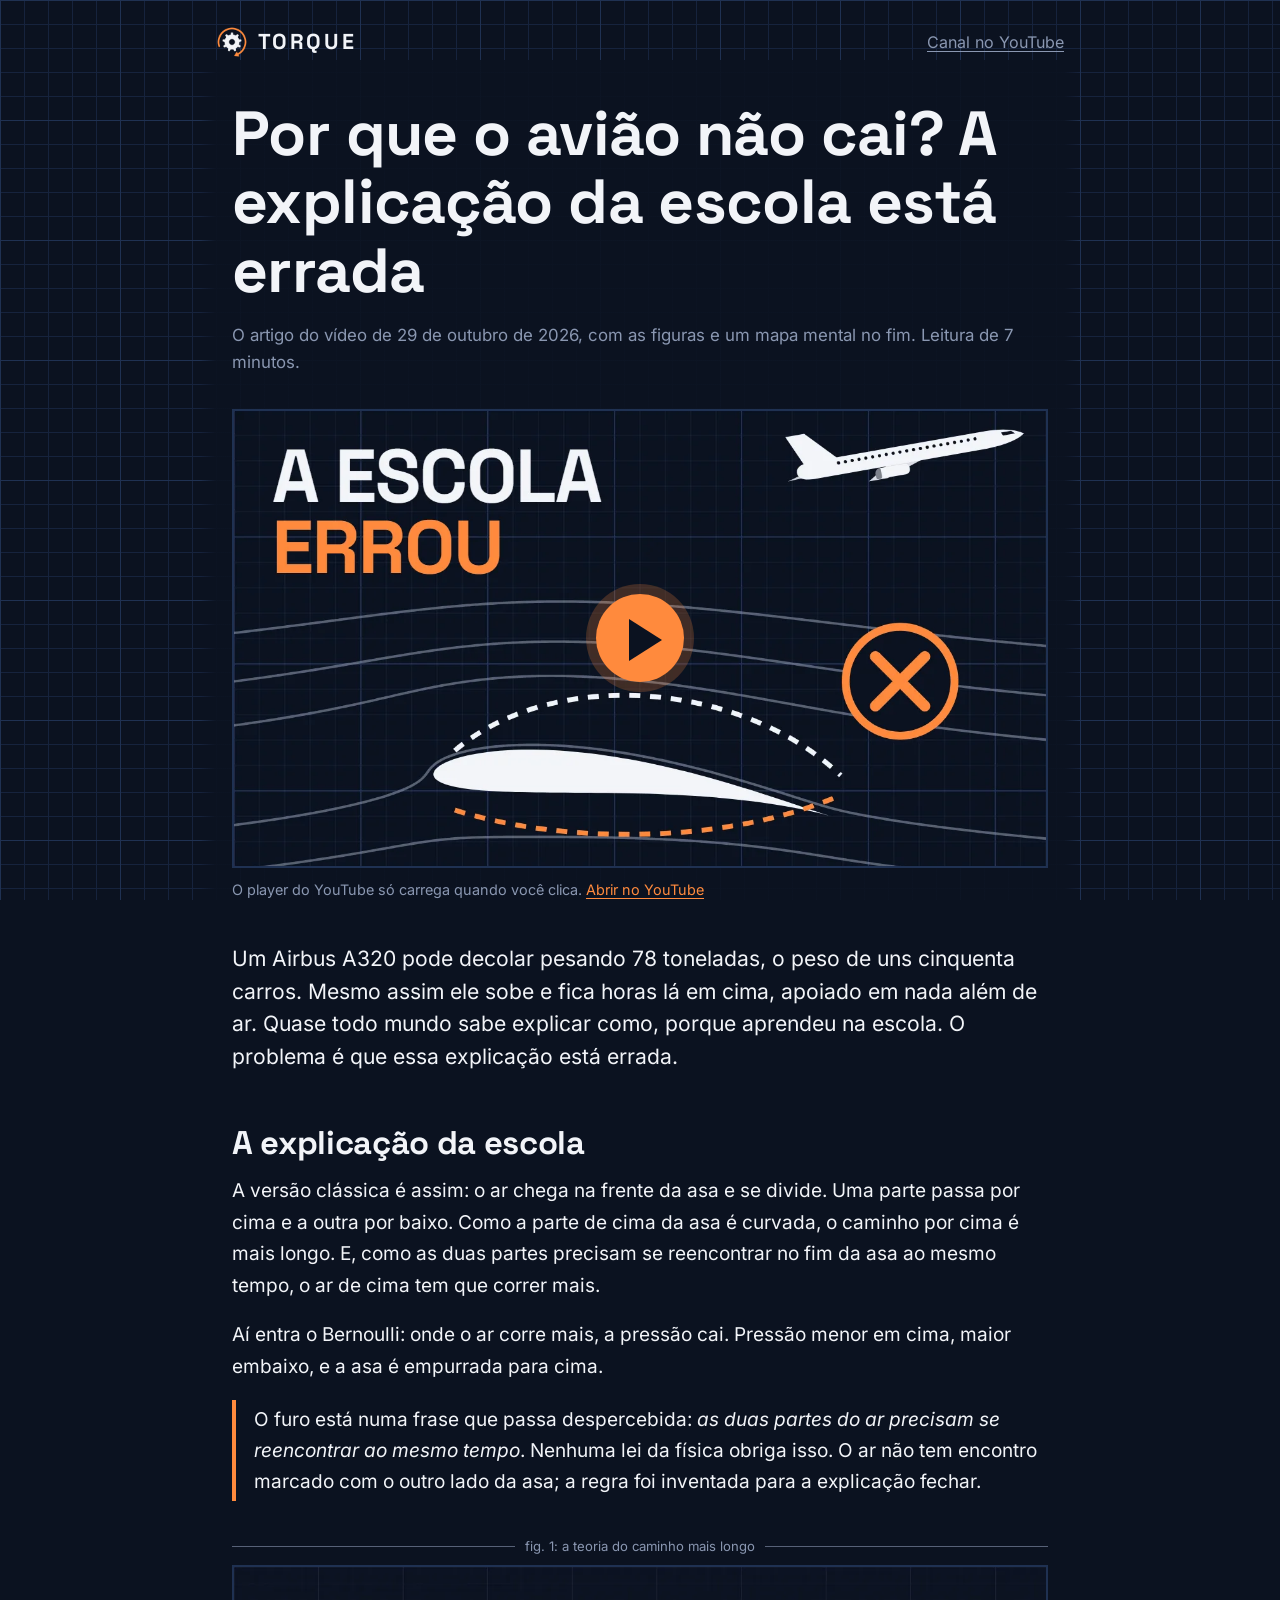
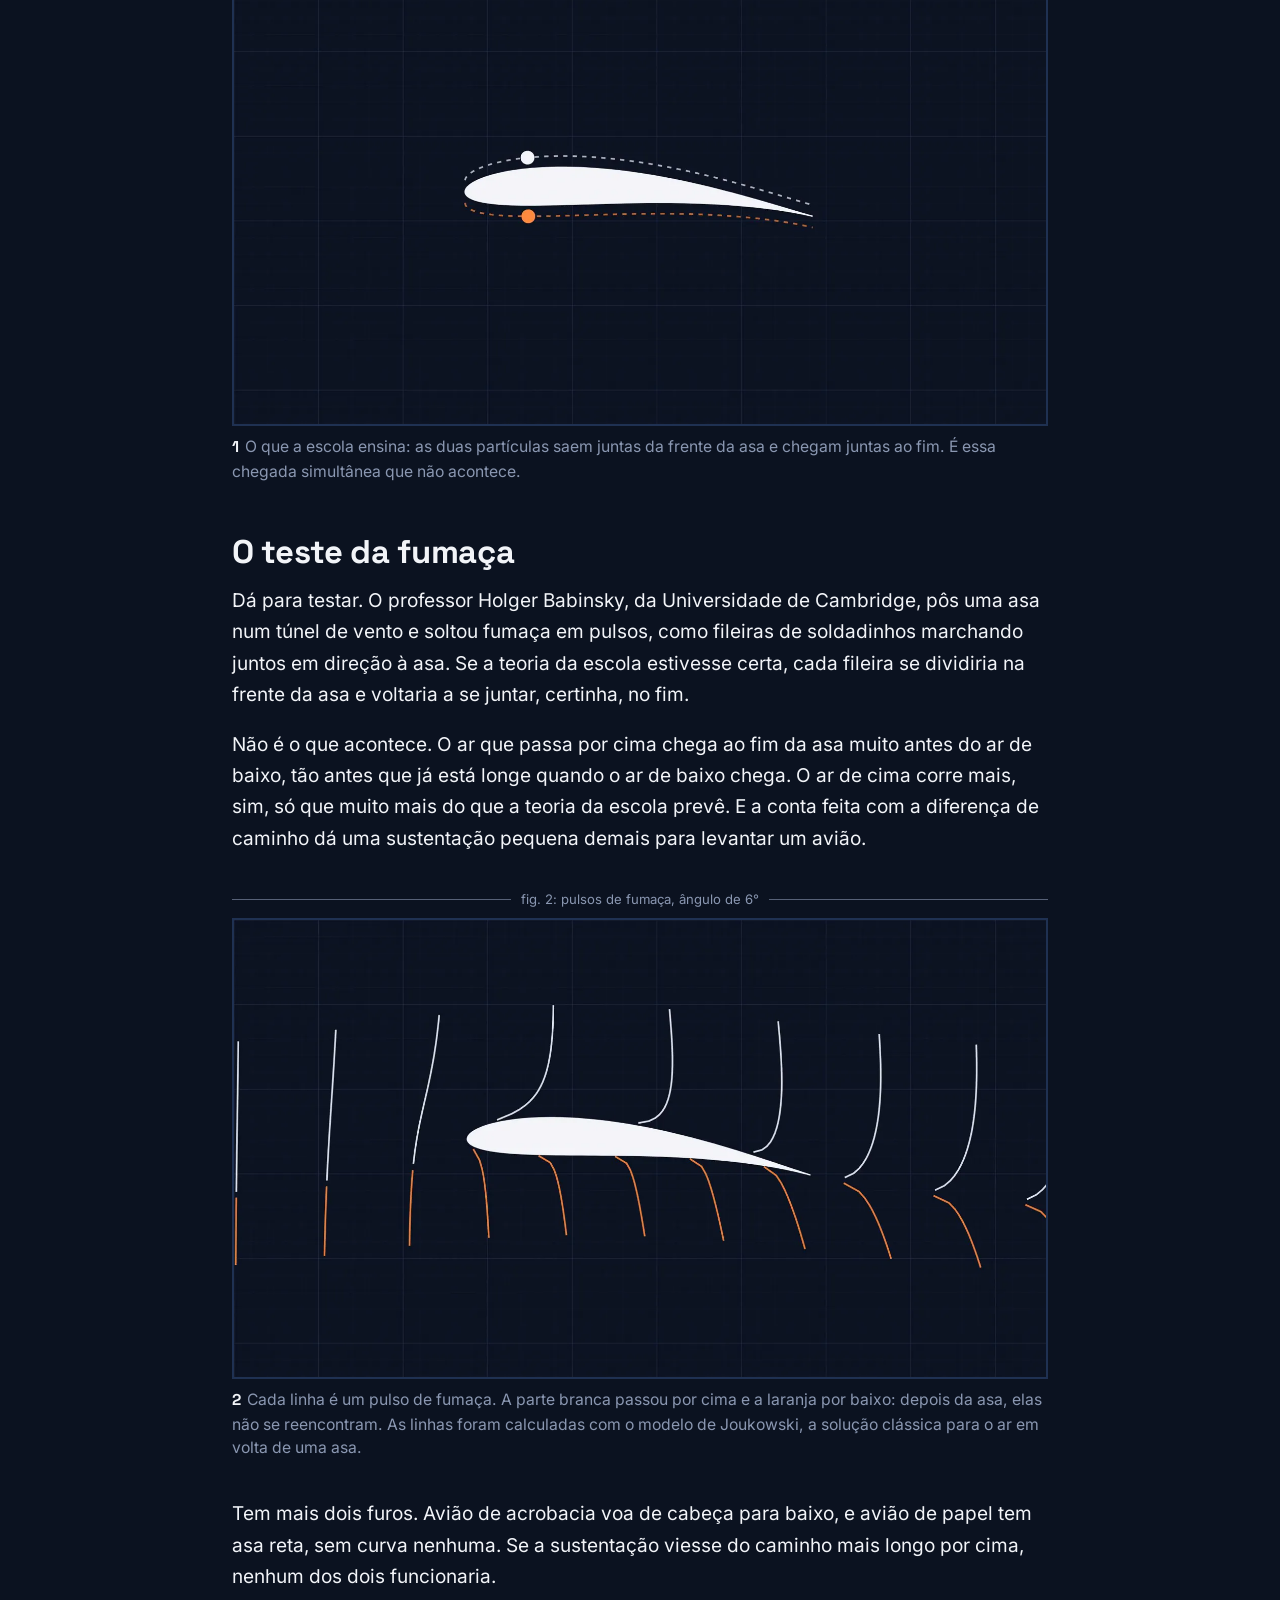
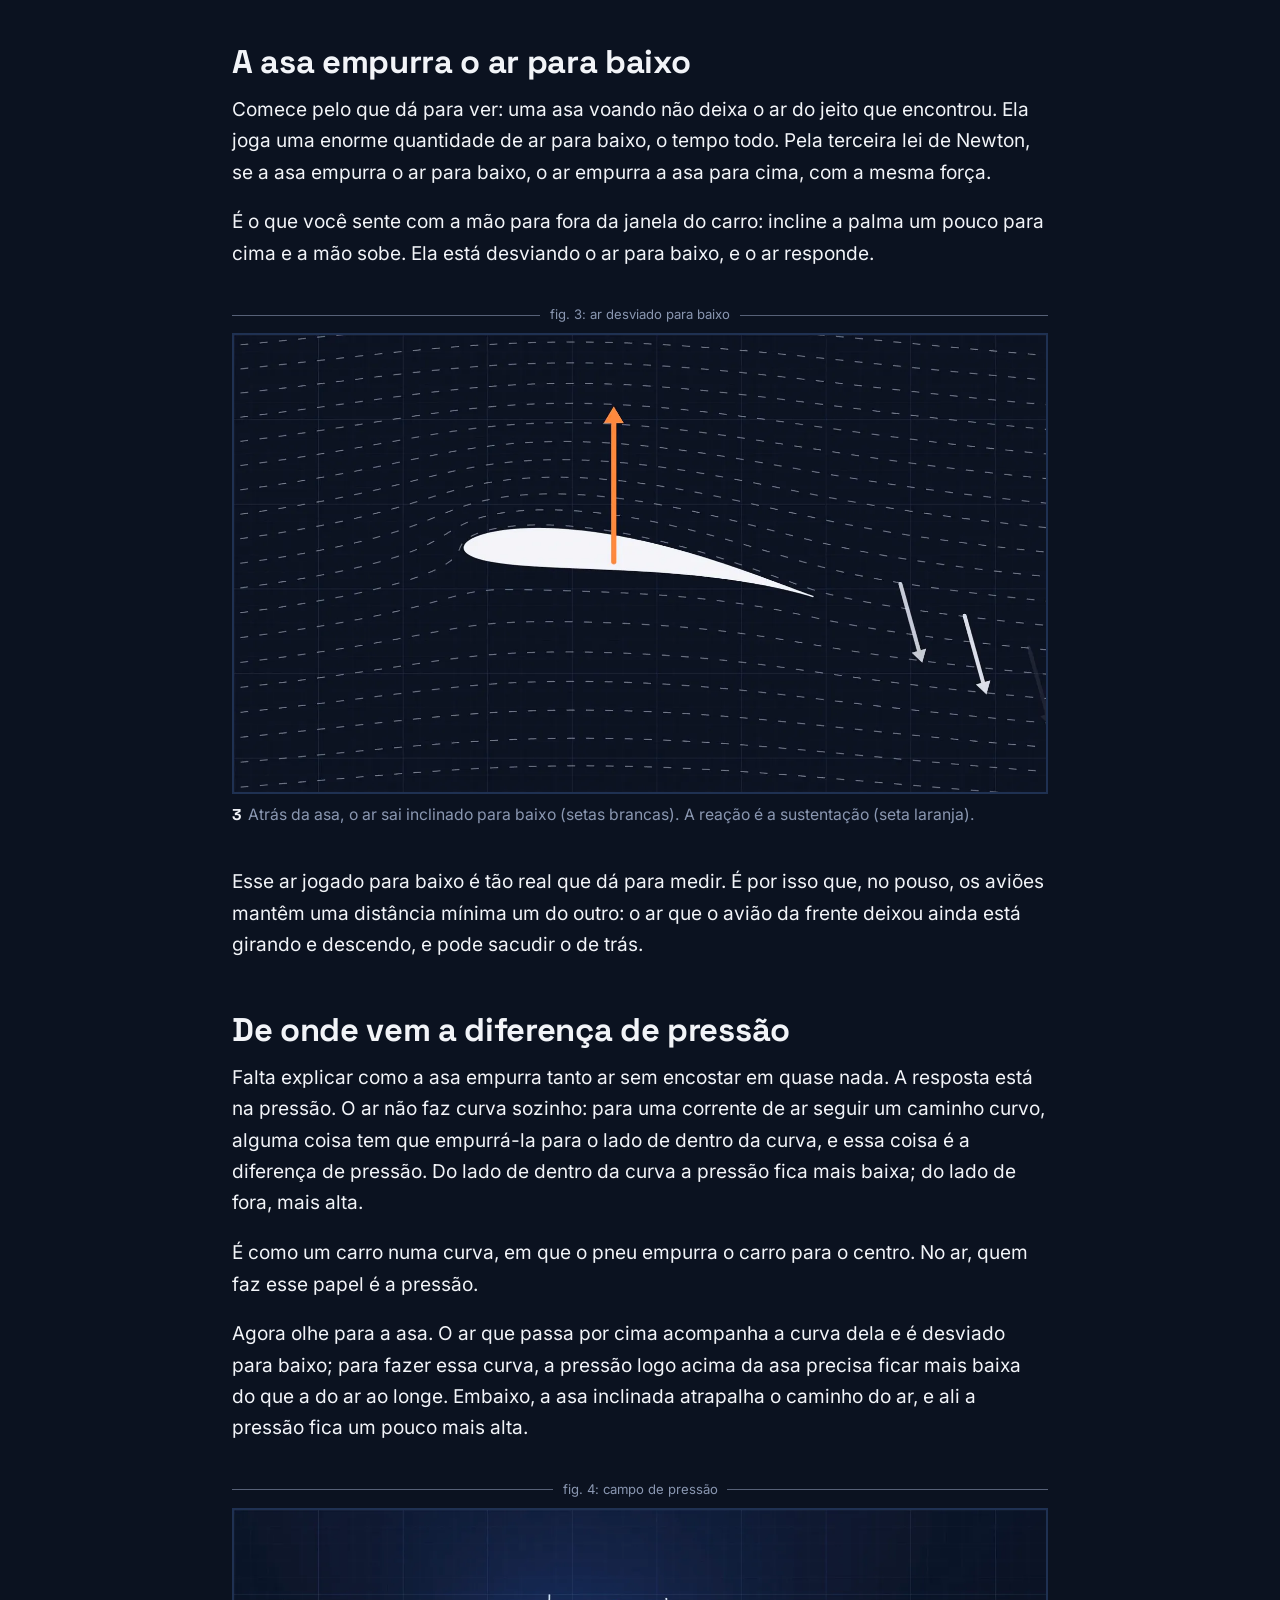
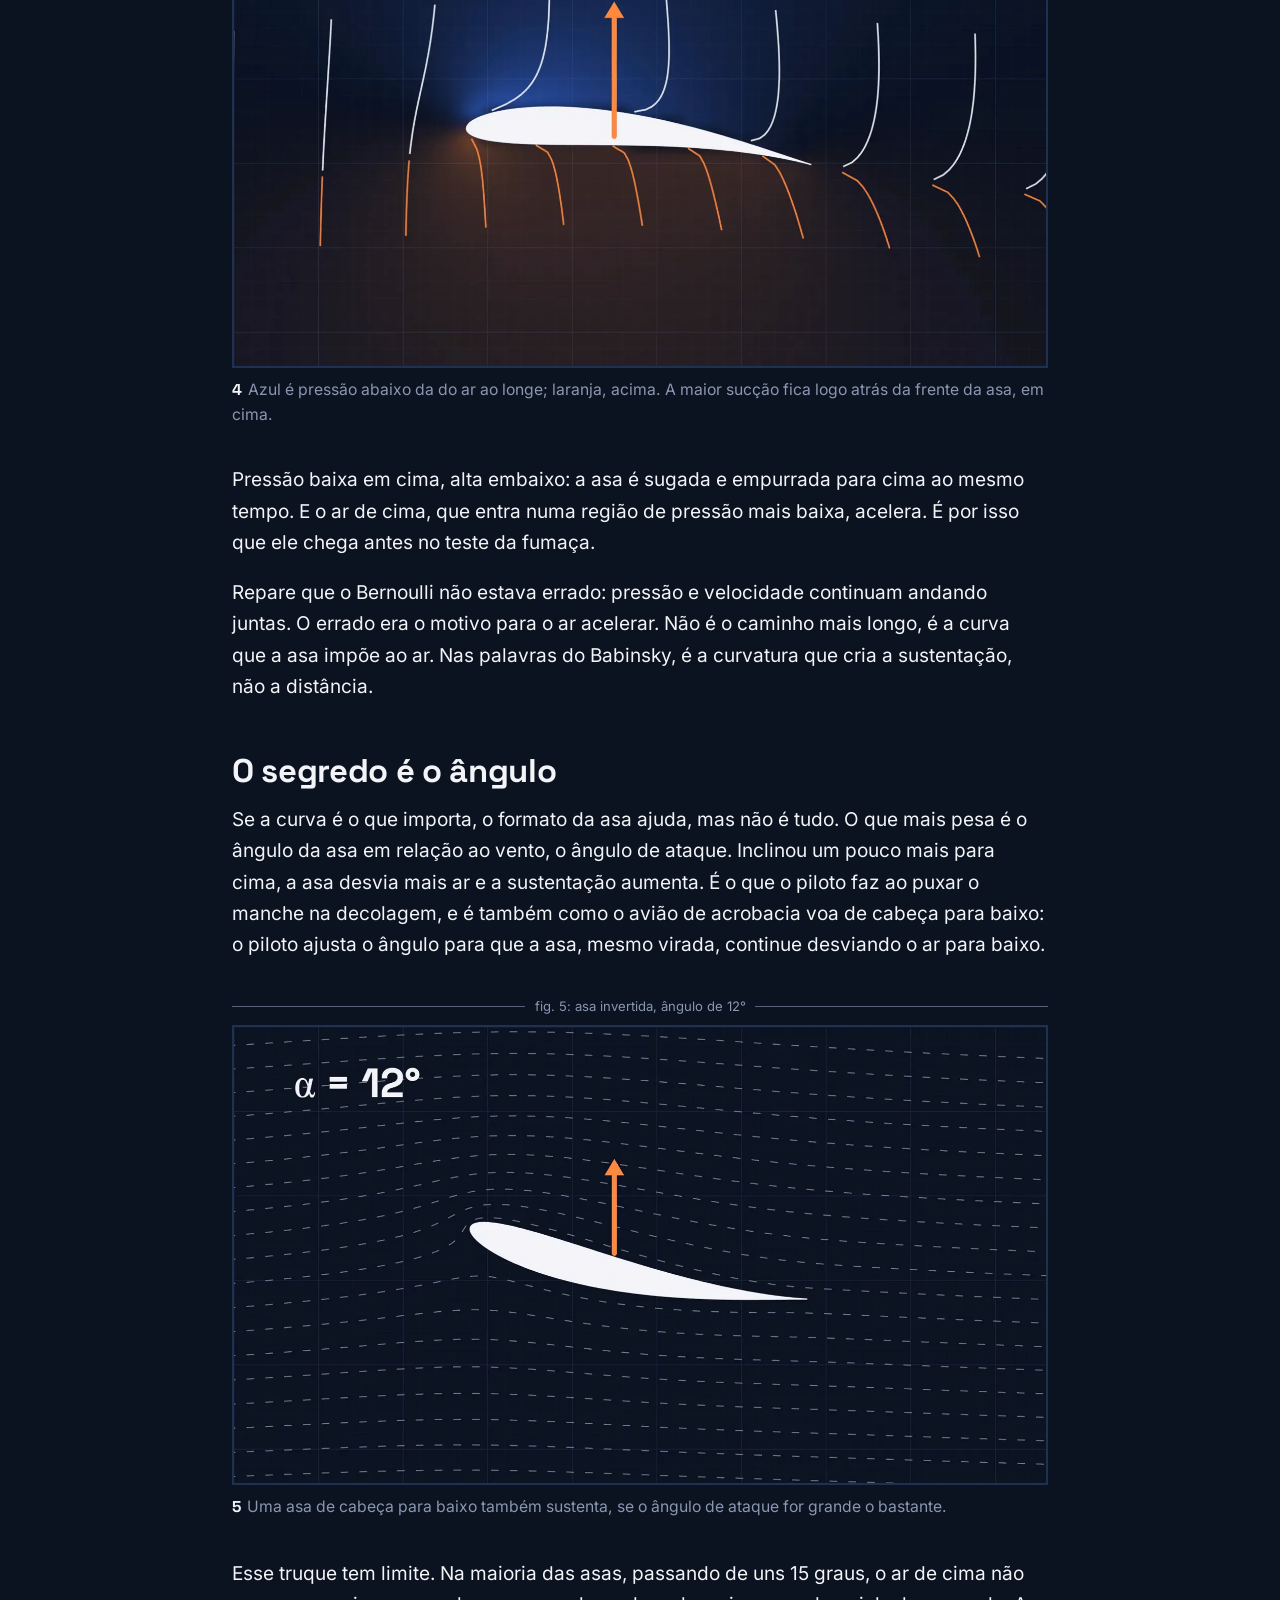
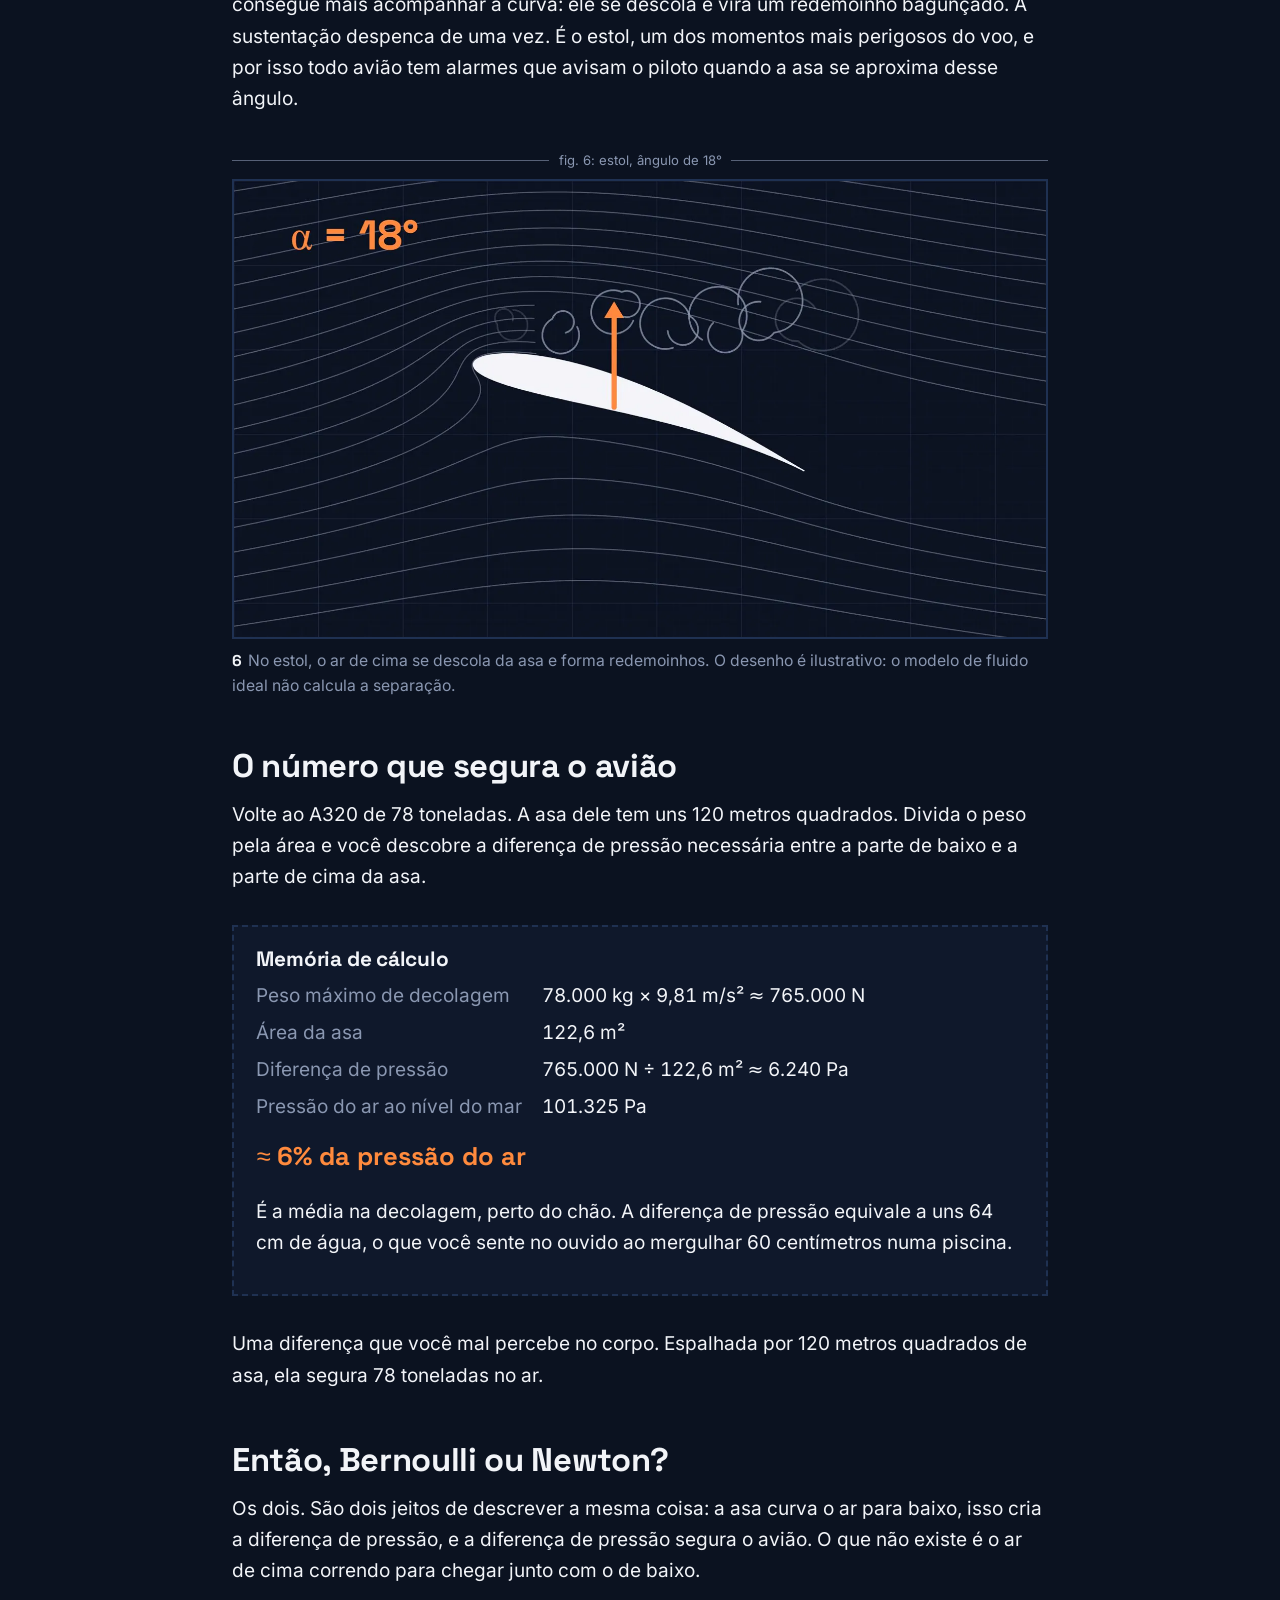
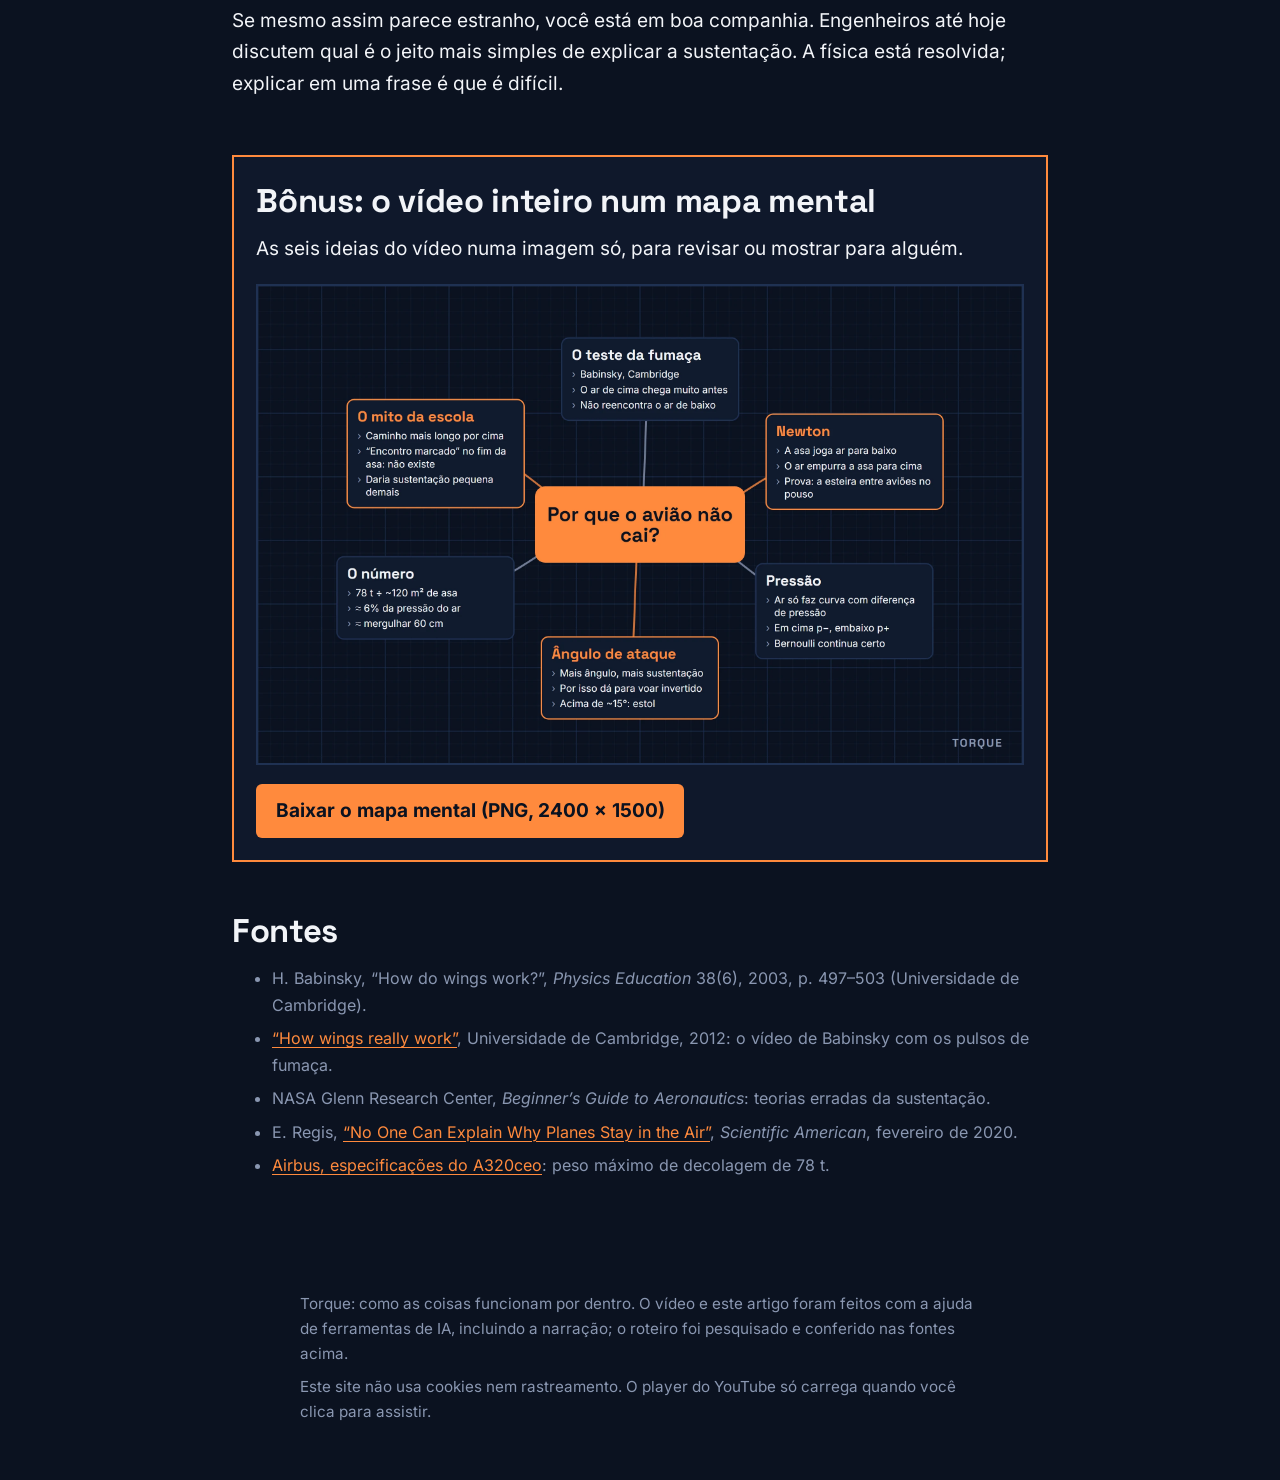
==== como-o-aviao-voa/index.html @ 82db25c6 "feat: miniblog do Torque com o artigo do ep001 e o mapa mental Co-Authored-By: Claude Opus 5.5 <nore" ====
<!doctype html>
<html lang="pt-BR">
<head>
  <meta charset="utf-8">
  <meta name="viewport" content="width=device-width, initial-scale=1">
  <title>Por que o avião não cai? | Torque</title>
  <meta name="description" content="A explicação do “caminho mais longo por cima” está errada. Veja o que o teste da fumaça mostra, como a asa empurra o ar para baixo, de onde vem a diferença de pressão e o número que segura um A320 no ar. Com mapa mental para baixar.">
  <link rel="canonical" href="https://mafsantana.github.io/torque/como-o-aviao-voa/">
  <link rel="icon" href="../icone.png" type="image/png">
  <link rel="apple-touch-icon" href="../icone-180.png">
  <meta property="og:type" content="article">
  <meta property="og:locale" content="pt_BR">
  <meta property="og:site_name" content="Torque">
  <meta property="og:title" content="Por que o avião não cai? A explicação da escola está errada">
  <meta property="og:description" content="O teste da fumaça, Newton, a pressão, o estol e o número que segura o avião. Com mapa mental para baixar.">
  <meta property="og:url" content="https://mafsantana.github.io/torque/como-o-aviao-voa/">
  <meta property="og:image" content="https://mafsantana.github.io/torque/como-o-aviao-voa/img/capa.png">
  <meta name="twitter:card" content="summary_large_image">
  <link rel="preload" href="../fontes/space-grotesk-latin-700-normal.woff2" as="font" type="font/woff2" crossorigin>
  <link rel="stylesheet" href="../estilo.css">
  <script type="application/ld+json">
  {
    "@context": "https://schema.org",
    "@type": "Article",
    "headline": "Por que o avião não cai? A explicação da escola está errada",
    "inLanguage": "pt-BR",
    "datePublished": "2026-10-29",
    "image": "https://mafsantana.github.io/torque/como-o-aviao-voa/img/capa.png",
    "author": { "@type": "Organization", "name": "Torque", "url": "https://www.youtube.com/@Torque.Explica" },
    "publisher": { "@type": "Organization", "name": "Torque" }
  }
  </script>
</head>
<body>
<header class="topo">
  <a class="marca" href="../"><img src="../marca.png" alt="" width="32" height="32">TORQUE</a>
  <nav><a href="https://www.youtube.com/@Torque.Explica">Canal no YouTube</a></nav>
</header>

<main>
  <article>
    <h1>Por que o avião não cai? A explicação da escola está errada</h1>
    <p class="linha-fina">O artigo do vídeo de 29 de outubro de 2026, com as figuras e um mapa mental no fim. Leitura de 7 minutos.</p>

    <div class="video" id="video">
      <img src="img/capa.webp" alt="Capa do vídeo: perfil de asa com o caminho por cima e por baixo riscados e a frase “A escola errou”" width="1280" height="720">
      <button type="button" aria-label="Assistir ao vídeo aqui (carrega o player do YouTube)">
        <span class="tocar"></span>
      </button>
    </div>
    <p class="aviso">O player do YouTube só carrega quando você clica. <a href="https://www.youtube.com/watch?v=Y2moMxZaD90">Abrir no YouTube</a></p>

    <p class="abre">Um Airbus A320 pode decolar pesando 78 toneladas, o peso de uns cinquenta carros. Mesmo assim ele sobe e fica horas lá em cima, apoiado em nada além de ar. Quase todo mundo sabe explicar como, porque aprendeu na escola. O problema é que essa explicação está errada.</p>

    <h2>A explicação da escola</h2>
    <p>A versão clássica é assim: o ar chega na frente da asa e se divide. Uma parte passa por cima e a outra por baixo. Como a parte de cima da asa é curvada, o caminho por cima é mais longo. E, como as duas partes precisam se reencontrar no fim da asa ao mesmo tempo, o ar de cima tem que correr mais.</p>
    <p>Aí entra o Bernoulli: onde o ar corre mais, a pressão cai. Pressão menor em cima, maior embaixo, e a asa é empurrada para cima.</p>
    <p class="mito">O furo está numa frase que passa despercebida: <em>as duas partes do ar precisam se reencontrar ao mesmo tempo</em>. Nenhuma lei da física obriga isso. O ar não tem encontro marcado com o outro lado da asa; a regra foi inventada para a explicação fechar.</p>

    <figure>
      <div class="cota" aria-hidden="true"><span>fig. 1: a teoria do caminho mais longo</span></div>
      <img src="img/mito.webp" alt="Perfil de asa com uma bolinha passando por cima e outra por baixo, chegando juntas ao fim da asa" width="1600" height="900" loading="lazy">
      <figcaption><b>1</b>O que a escola ensina: as duas partículas saem juntas da frente da asa e chegam juntas ao fim. É essa chegada simultânea que não acontece.</figcaption>
    </figure>

    <h2>O teste da fumaça</h2>
    <p>Dá para testar. O professor Holger Babinsky, da Universidade de Cambridge, pôs uma asa num túnel de vento e soltou fumaça em pulsos, como fileiras de soldadinhos marchando juntos em direção à asa. Se a teoria da escola estivesse certa, cada fileira se dividiria na frente da asa e voltaria a se juntar, certinha, no fim.</p>
    <p>Não é o que acontece. O ar que passa por cima chega ao fim da asa muito antes do ar de baixo, tão antes que já está longe quando o ar de baixo chega. O ar de cima corre mais, sim, só que muito mais do que a teoria da escola prevê. E a conta feita com a diferença de caminho dá uma sustentação pequena demais para levantar um avião.</p>

    <figure class="larga">
      <div class="cota" aria-hidden="true"><span>fig. 2: pulsos de fumaça, ângulo de 6°</span></div>
      <img src="img/fumaca.webp" alt="Linhas de pulsos de fumaça passando pela asa; a parte de cima, branca, já passou do fim da asa enquanto a de baixo, laranja, ainda está atrás" width="1600" height="900" loading="lazy">
      <figcaption><b>2</b>Cada linha é um pulso de fumaça. A parte branca passou por cima e a laranja por baixo: depois da asa, elas não se reencontram. As linhas foram calculadas com o modelo de Joukowski, a solução clássica para o ar em volta de uma asa.</figcaption>
    </figure>

    <p>Tem mais dois furos. Avião de acrobacia voa de cabeça para baixo, e avião de papel tem asa reta, sem curva nenhuma. Se a sustentação viesse do caminho mais longo por cima, nenhum dos dois funcionaria.</p>

    <h2>A asa empurra o ar para baixo</h2>
    <p>Comece pelo que dá para ver: uma asa voando não deixa o ar do jeito que encontrou. Ela joga uma enorme quantidade de ar para baixo, o tempo todo. Pela terceira lei de Newton, se a asa empurra o ar para baixo, o ar empurra a asa para cima, com a mesma força.</p>
    <p>É o que você sente com a mão para fora da janela do carro: incline a palma um pouco para cima e a mão sobe. Ela está desviando o ar para baixo, e o ar responde.</p>

    <figure>
      <div class="cota" aria-hidden="true"><span>fig. 3: ar desviado para baixo</span></div>
      <img src="img/newton.webp" alt="Asa inclinada com linhas de ar que descem depois dela, setas brancas apontando para baixo e uma seta laranja de sustentação para cima" width="1600" height="900" loading="lazy">
      <figcaption><b>3</b>Atrás da asa, o ar sai inclinado para baixo (setas brancas). A reação é a sustentação (seta laranja).</figcaption>
    </figure>

    <p>Esse ar jogado para baixo é tão real que dá para medir. É por isso que, no pouso, os aviões mantêm uma distância mínima um do outro: o ar que o avião da frente deixou ainda está girando e descendo, e pode sacudir o de trás.</p>

    <h2>De onde vem a diferença de pressão</h2>
    <p>Falta explicar como a asa empurra tanto ar sem encostar em quase nada. A resposta está na pressão. O ar não faz curva sozinho: para uma corrente de ar seguir um caminho curvo, alguma coisa tem que empurrá-la para o lado de dentro da curva, e essa coisa é a diferença de pressão. Do lado de dentro da curva a pressão fica mais baixa; do lado de fora, mais alta.</p>
    <p>É como um carro numa curva, em que o pneu empurra o carro para o centro. No ar, quem faz esse papel é a pressão.</p>
    <p>Agora olhe para a asa. O ar que passa por cima acompanha a curva dela e é desviado para baixo; para fazer essa curva, a pressão logo acima da asa precisa ficar mais baixa do que a do ar ao longe. Embaixo, a asa inclinada atrapalha o caminho do ar, e ali a pressão fica um pouco mais alta.</p>

    <figure>
      <div class="cota" aria-hidden="true"><span>fig. 4: campo de pressão</span></div>
      <img src="img/pressao.webp" alt="Asa com uma região azul acima, de pressão baixa, e uma região laranja abaixo, de pressão alta" width="1600" height="900" loading="lazy">
      <figcaption><b>4</b>Azul é pressão abaixo da do ar ao longe; laranja, acima. A maior sucção fica logo atrás da frente da asa, em cima.</figcaption>
    </figure>

    <p>Pressão baixa em cima, alta embaixo: a asa é sugada e empurrada para cima ao mesmo tempo. E o ar de cima, que entra numa região de pressão mais baixa, acelera. É por isso que ele chega antes no teste da fumaça.</p>
    <p>Repare que o Bernoulli não estava errado: pressão e velocidade continuam andando juntas. O errado era o motivo para o ar acelerar. Não é o caminho mais longo, é a curva que a asa impõe ao ar. Nas palavras do Babinsky, é a curvatura que cria a sustentação, não a distância.</p>

    <h2>O segredo é o ângulo</h2>
    <p>Se a curva é o que importa, o formato da asa ajuda, mas não é tudo. O que mais pesa é o ângulo da asa em relação ao vento, o ângulo de ataque. Inclinou um pouco mais para cima, a asa desvia mais ar e a sustentação aumenta. É o que o piloto faz ao puxar o manche na decolagem, e é também como o avião de acrobacia voa de cabeça para baixo: o piloto ajusta o ângulo para que a asa, mesmo virada, continue desviando o ar para baixo.</p>

    <figure>
      <div class="cota" aria-hidden="true"><span>fig. 5: asa invertida, ângulo de 12°</span></div>
      <img src="img/angulo.webp" alt="Asa com a curvatura invertida, inclinada a 12 graus, ainda com a seta de sustentação para cima" width="1600" height="900" loading="lazy">
      <figcaption><b>5</b>Uma asa de cabeça para baixo também sustenta, se o ângulo de ataque for grande o bastante.</figcaption>
    </figure>

    <p>Esse truque tem limite. Na maioria das asas, passando de uns 15 graus, o ar de cima não consegue mais acompanhar a curva: ele se descola e vira um redemoinho bagunçado. A sustentação despenca de uma vez. É o estol, um dos momentos mais perigosos do voo, e por isso todo avião tem alarmes que avisam o piloto quando a asa se aproxima desse ângulo.</p>

    <figure>
      <div class="cota" aria-hidden="true"><span>fig. 6: estol, ângulo de 18°</span></div>
      <img src="img/estol.webp" alt="Asa muito inclinada, a 18 graus, com redemoinhos em cima e um sinal de alerta" width="1600" height="900" loading="lazy">
      <figcaption><b>6</b>No estol, o ar de cima se descola da asa e forma redemoinhos. O desenho é ilustrativo: o modelo de fluido ideal não calcula a separação.</figcaption>
    </figure>

    <h2>O número que segura o avião</h2>
    <p>Volte ao A320 de 78 toneladas. A asa dele tem uns 120 metros quadrados. Divida o peso pela área e você descobre a diferença de pressão necessária entre a parte de baixo e a parte de cima da asa.</p>

    <section class="calculo" aria-labelledby="calculo-titulo">
      <h3 id="calculo-titulo">Memória de cálculo</h3>
      <dl>
        <dt>Peso máximo de decolagem</dt><dd>78.000 kg × 9,81 m/s² ≈ 765.000 N</dd>
        <dt>Área da asa</dt><dd>122,6 m²</dd>
        <dt>Diferença de pressão</dt><dd>765.000 N ÷ 122,6 m² ≈ 6.240 Pa</dd>
        <dt>Pressão do ar ao nível do mar</dt><dd>101.325 Pa</dd>
      </dl>
      <p class="resultado">≈ 6% da pressão do ar</p>
      <p>É a média na decolagem, perto do chão. A diferença de pressão equivale a uns 64 cm de água, o que você sente no ouvido ao mergulhar 60 centímetros numa piscina.</p>
    </section>

    <p>Uma diferença que você mal percebe no corpo. Espalhada por 120 metros quadrados de asa, ela segura 78 toneladas no ar.</p>

    <h2>Então, Bernoulli ou Newton?</h2>
    <p>Os dois. São dois jeitos de descrever a mesma coisa: a asa curva o ar para baixo, isso cria a diferença de pressão, e a diferença de pressão segura o avião. O que não existe é o ar de cima correndo para chegar junto com o de baixo.</p>
    <p>Se mesmo assim parece estranho, você está em boa companhia. Engenheiros até hoje discutem qual é o jeito mais simples de explicar a sustentação. A física está resolvida; explicar em uma frase é que é difícil.</p>

    <section class="bonus" aria-labelledby="bonus-titulo">
      <h2 id="bonus-titulo">Bônus: o vídeo inteiro num mapa mental</h2>
      <p>As seis ideias do vídeo numa imagem só, para revisar ou mostrar para alguém.</p>
      <figure>
        <img src="img/mapa-mental.webp" alt="Mapa mental: no centro, Por que o avião não cai?; em volta, os ramos O mito da escola, O teste da fumaça, Newton, Pressão, Ângulo de ataque e O número, cada um com três pontos" width="2400" height="1500" loading="lazy">
      </figure>
      <a class="baixar" href="img/mapa-mental-torque-aviao.png" download>Baixar o mapa mental (PNG, 2400 × 1500)</a>
    </section>

    <h2>Fontes</h2>
    <ul class="fontes">
      <li>H. Babinsky, “How do wings work?”, <i>Physics Education</i> 38(6), 2003, p. 497–503 (Universidade de Cambridge).</li>
      <li><a href="https://phys.org/news/2012-01-wings.html">“How wings really work”</a>, Universidade de Cambridge, 2012: o vídeo de Babinsky com os pulsos de fumaça.</li>
      <li>NASA Glenn Research Center, <i>Beginner’s Guide to Aeronautics</i>: teorias erradas da sustentação.</li>
      <li>E. Regis, <a href="https://www.scientificamerican.com/article/no-one-can-explain-why-planes-stay-in-the-air/">“No One Can Explain Why Planes Stay in the Air”</a>, <i>Scientific American</i>, fevereiro de 2020.</li>
      <li><a href="https://aircraft.airbus.com/en/aircraft/a320-family/a320ceo">Airbus, especificações do A320ceo</a>: peso máximo de decolagem de 78 t.</li>
    </ul>
  </article>
</main>

<footer>
  <p>Torque: como as coisas funcionam por dentro. O vídeo e este artigo foram feitos com a ajuda de ferramentas de IA, incluindo a narração; o roteiro foi pesquisado e conferido nas fontes acima.</p>
  <p>Este site não usa cookies nem rastreamento. O player do YouTube só carrega quando você clica para assistir.</p>
</footer>

<script>
  // Troca a capa pelo player só no clique; antes disso, nada é pedido ao YouTube.
  document.querySelector("#video button").addEventListener("click", function () {
    var quadro = document.createElement("iframe");
    quadro.src = "https://www.youtube-nocookie.com/embed/Y2moMxZaD90?autoplay=1&rel=0";
    quadro.title = "Por que o avião não cai? A explicação da escola está errada";
    quadro.allow = "accelerometer; autoplay; clipboard-write; encrypted-media; gyroscope; picture-in-picture";
    quadro.allowFullscreen = true;
    var caixa = document.getElementById("video");
    caixa.replaceChildren(quadro);
    quadro.focus();
  });
</script>
</body>
</html>
---- estilo.css ----
/* Torque · miniblog. Cores e fontes do kit do canal (canais/torque/youtube.md). */
@font-face { font-family: "Inter"; src: url("fontes/inter-latin-400-normal.woff2") format("woff2"); font-weight: 400; font-style: normal; font-display: swap; }
@font-face { font-family: "Inter"; src: url("fontes/inter-latin-400-italic.woff2") format("woff2"); font-weight: 400; font-style: italic; font-display: swap; }
@font-face { font-family: "Inter"; src: url("fontes/inter-latin-700-normal.woff2") format("woff2"); font-weight: 700; font-style: normal; font-display: swap; }
@font-face { font-family: "Space Grotesk"; src: url("fontes/space-grotesk-latin-700-normal.woff2") format("woff2"); font-weight: 700; font-style: normal; font-display: swap; }

:root {
  --planta: #0b1220;
  --linha: #16233d;
  --linha-forte: #1f3152;
  --peca: #f2f4f8;
  --laranja: #ff8a3d;
  --suave: #8a97b1;
  --succao: #3d7bff;
  --painel: #0f182b;
  --coluna: 68ch;
}

* { box-sizing: border-box; }

html {
  background-color: var(--planta);
  /* Papel de planta técnica: grade fina a cada 24 px e forte a cada 120 px. */
  background-image:
    linear-gradient(var(--linha-forte) 1px, transparent 1px),
    linear-gradient(90deg, var(--linha-forte) 1px, transparent 1px),
    linear-gradient(var(--linha) 1px, transparent 1px),
    linear-gradient(90deg, var(--linha) 1px, transparent 1px);
  background-size: 120px 120px, 120px 120px, 24px 24px, 24px 24px;
  background-attachment: fixed;
}

body {
  margin: 0;
  color: var(--peca);
  font-family: "Inter", system-ui, sans-serif;
  font-size: 1.1875rem;
  line-height: 1.65;
  -webkit-font-smoothing: antialiased;
}

a { color: var(--laranja); text-underline-offset: 0.2em; text-decoration-thickness: 1px; }
a:hover { text-decoration-thickness: 2px; }
:focus-visible { outline: 3px solid var(--laranja); outline-offset: 3px; border-radius: 2px; }

.topo {
  max-width: calc(var(--coluna) + 4rem);
  margin: 0 auto;
  padding: 1.5rem 1rem 0;
  display: flex;
  align-items: center;
  justify-content: space-between;
  gap: 1rem;
}
.marca {
  display: inline-flex;
  align-items: center;
  gap: 0.6rem;
  font-family: "Space Grotesk", sans-serif;
  font-weight: 700;
  font-size: 1.35rem;
  letter-spacing: 0.12em;
  color: var(--peca);
  text-decoration: none;
}
.marca img { width: 2rem; height: 2rem; }
.topo nav a { color: var(--suave); font-size: 1rem; }

main {
  max-width: calc(var(--coluna) + 4rem);
  margin: 0 auto;
  padding: 2.5rem 1rem 4rem;
  background: linear-gradient(90deg, transparent, rgba(11, 18, 32, 0.92) 1rem, rgba(11, 18, 32, 0.92) calc(100% - 1rem), transparent);
}
main > * { max-width: var(--coluna); margin-left: auto; margin-right: auto; }

h1, h2, h3 { font-family: "Space Grotesk", sans-serif; font-weight: 700; line-height: 1.1; letter-spacing: -0.01em; }
h1 { font-size: clamp(2.3rem, 6vw, 3.9rem); margin: 0 auto 1rem; }
h2 { font-size: clamp(1.55rem, 3.4vw, 2.05rem); margin: 3.2rem auto 0.9rem; }
h3 { font-size: 1.3rem; margin: 2rem auto 0.6rem; }
p { margin: 0 auto 1.15rem; }

.linha-fina { color: var(--suave); font-size: 1.05rem; margin-bottom: 2rem; }
.abre { font-size: 1.32rem; line-height: 1.55; }

/* Vídeo: só carrega o YouTube depois do clique. */
.video {
  position: relative;
  max-width: 100%;
  margin: 2rem auto 2.6rem;
  aspect-ratio: 16 / 9;
  border: 2px solid var(--linha-forte);
  background: var(--painel);
}
.video img, .video iframe { position: absolute; inset: 0; width: 100%; height: 100%; border: 0; display: block; object-fit: cover; }
.video button {
  position: absolute;
  inset: 0;
  width: 100%;
  border: 0;
  padding: 0;
  background: transparent;
  cursor: pointer;
}
.video .tocar {
  position: absolute;
  left: 50%;
  top: 50%;
  width: 5.5rem;
  height: 5.5rem;
  transform: translate(-50%, -50%);
  border-radius: 50%;
  background: var(--laranja);
  box-shadow: 0 0 0 10px rgba(255, 138, 61, 0.22);
  transition: transform 0.15s ease;
}
.video .tocar::after {
  content: "";
  position: absolute;
  left: 38%;
  top: 28%;
  border-style: solid;
  border-width: 1.35rem 0 1.35rem 2.1rem;
  border-color: transparent transparent transparent var(--planta);
}
.video button:hover .tocar, .video button:focus-visible .tocar { transform: translate(-50%, -50%) scale(1.07); }
.video + .aviso { margin-top: -2rem; margin-bottom: 2.6rem; font-size: 0.9rem; color: var(--suave); }

/* Figuras como prancha de desenho técnico: cota no alto e legenda numerada. */
figure { margin: 2.2rem auto 2.4rem; }
figure.larga { max-width: calc(var(--coluna) + 4rem); }
figure img { display: block; width: 100%; height: auto; border: 2px solid var(--linha-forte); }
.cota {
  display: flex;
  align-items: center;
  gap: 0.6rem;
  margin-bottom: 0.45rem;
  color: var(--suave);
  font-size: 0.82rem;
}
.cota::before, .cota::after { content: ""; flex: 1; height: 1px; background: var(--suave); opacity: 0.6; }
.cota span { white-space: nowrap; }
figcaption { margin-top: 0.6rem; font-size: 0.98rem; line-height: 1.5; color: var(--suave); }
figcaption b { color: var(--peca); font-family: "Space Grotesk", sans-serif; margin-right: 0.35rem; }

.mito { border-left: 4px solid var(--laranja); padding: 0.2rem 0 0.2rem 1.1rem; }

/* Memória de cálculo do número. */
.calculo {
  margin: 2rem auto;
  padding: 1.3rem 1.4rem 1.1rem;
  border: 2px dashed var(--linha-forte);
  background: var(--painel);
}
.calculo h3 { margin-top: 0; }
.calculo dl { display: grid; grid-template-columns: max-content 1fr; gap: 0.35rem 1.2rem; margin: 0 0 0.8rem; }
.calculo dt { color: var(--suave); }
.calculo dd { margin: 0; font-variant-numeric: tabular-nums; }
.calculo .resultado { font-family: "Space Grotesk", sans-serif; font-size: 1.6rem; color: var(--laranja); }

.bonus {
  margin: 3.5rem auto 2rem;
  padding: 1.6rem 1.4rem 1.4rem;
  border: 2px solid var(--laranja);
  background: var(--painel);
}
.bonus h2 { margin-top: 0; }
.bonus figure { margin: 1.2rem 0; }
.baixar {
  display: inline-block;
  padding: 0.7rem 1.2rem;
  background: var(--laranja);
  color: var(--planta);
  font-weight: 700;
  text-decoration: none;
  border-radius: 6px;
}
.baixar:hover { background: #ffa265; }

.fontes { font-size: 1rem; color: var(--suave); }
.fontes li { margin-bottom: 0.45rem; }

.lista-posts { list-style: none; padding: 0; }
.lista-posts li { border-top: 1px solid var(--linha-forte); padding: 1.4rem 0; }
.lista-posts a.titulo { font-family: "Space Grotesk", sans-serif; font-size: 1.6rem; color: var(--peca); text-decoration: none; }
.lista-posts a.titulo:hover { color: var(--laranja); }
.lista-posts p { color: var(--suave); margin: 0.4rem 0 0; }

footer {
  max-width: calc(var(--coluna) + 4rem);
  margin: 0 auto;
  padding: 2rem 1rem 3rem;
  color: var(--suave);
  font-size: 0.95rem;
}
footer p { max-width: var(--coluna); margin: 0 auto 0.5rem; }

@media (max-width: 600px) {
  body { font-size: 1.0625rem; }
  .abre { font-size: 1.18rem; }
  .calculo dl { grid-template-columns: 1fr; }
}

@media (prefers-reduced-motion: reduce) {
  * { transition: none !important; }
}
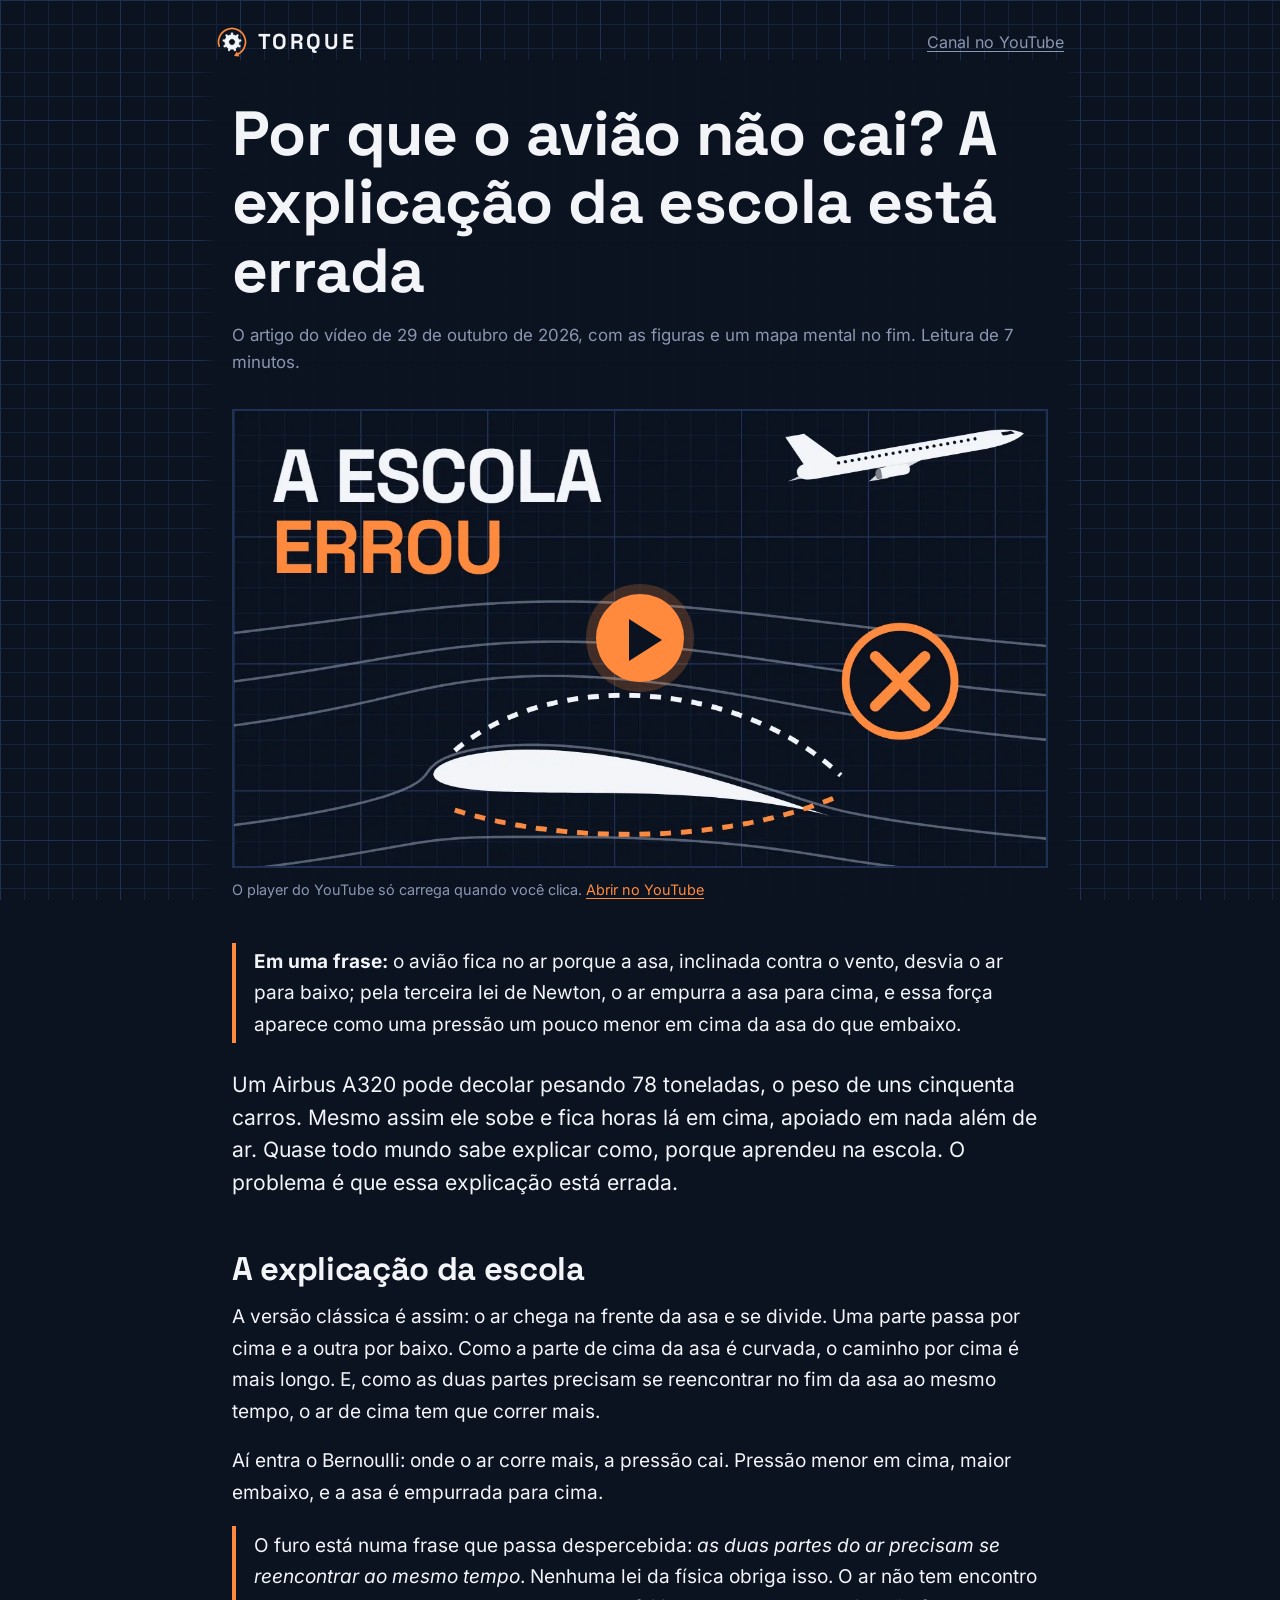
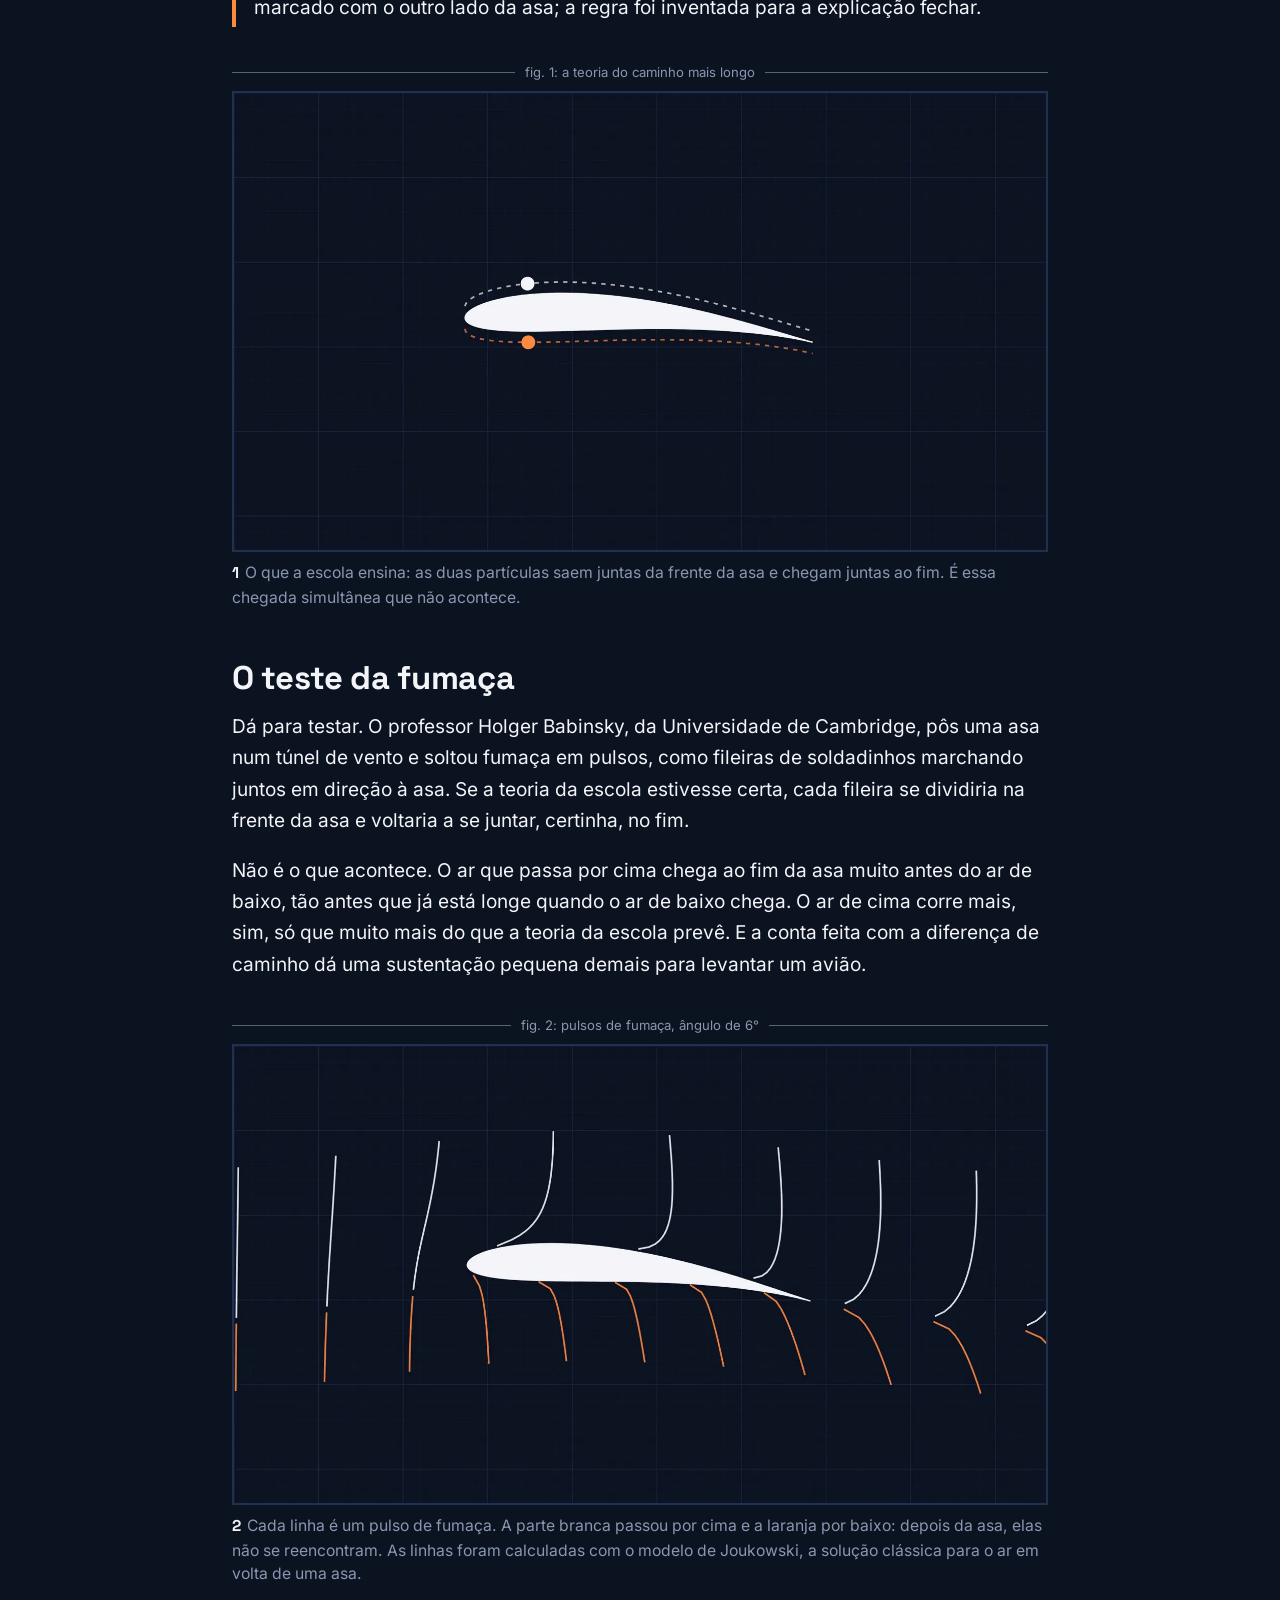
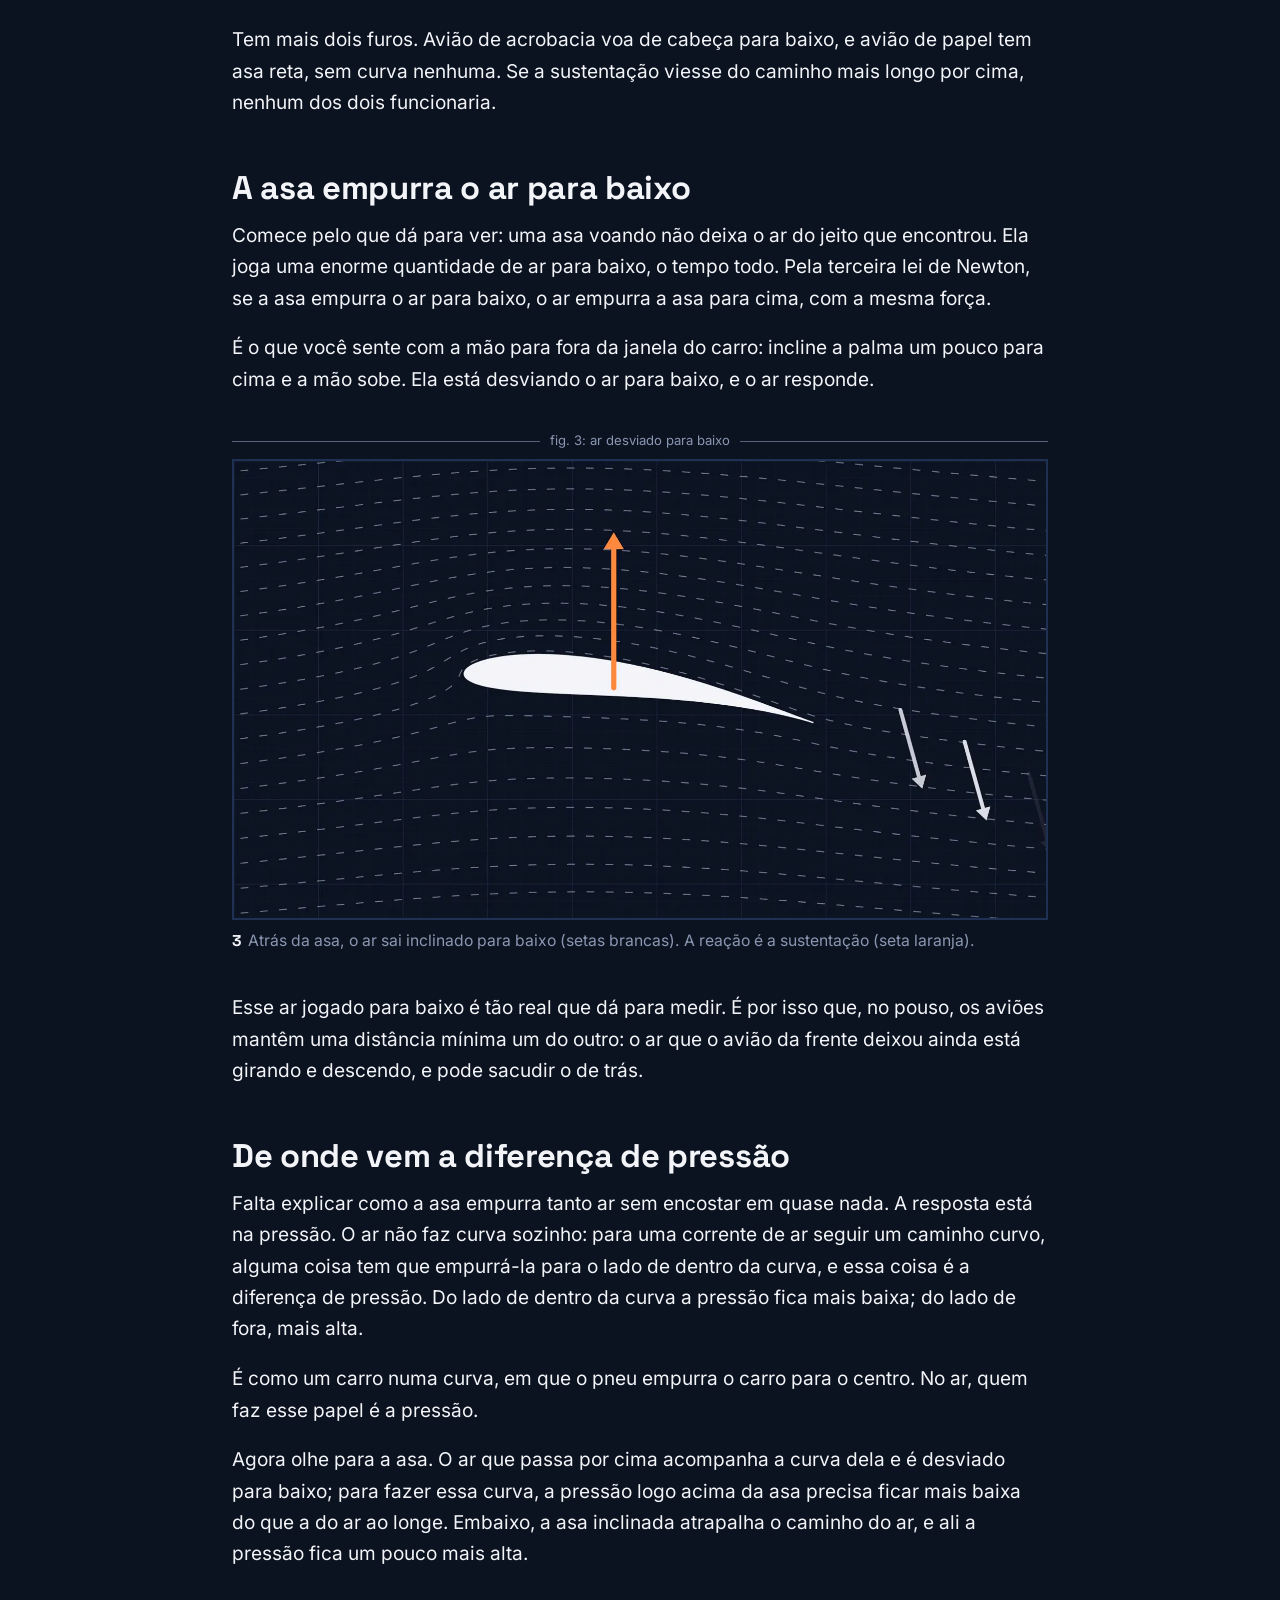
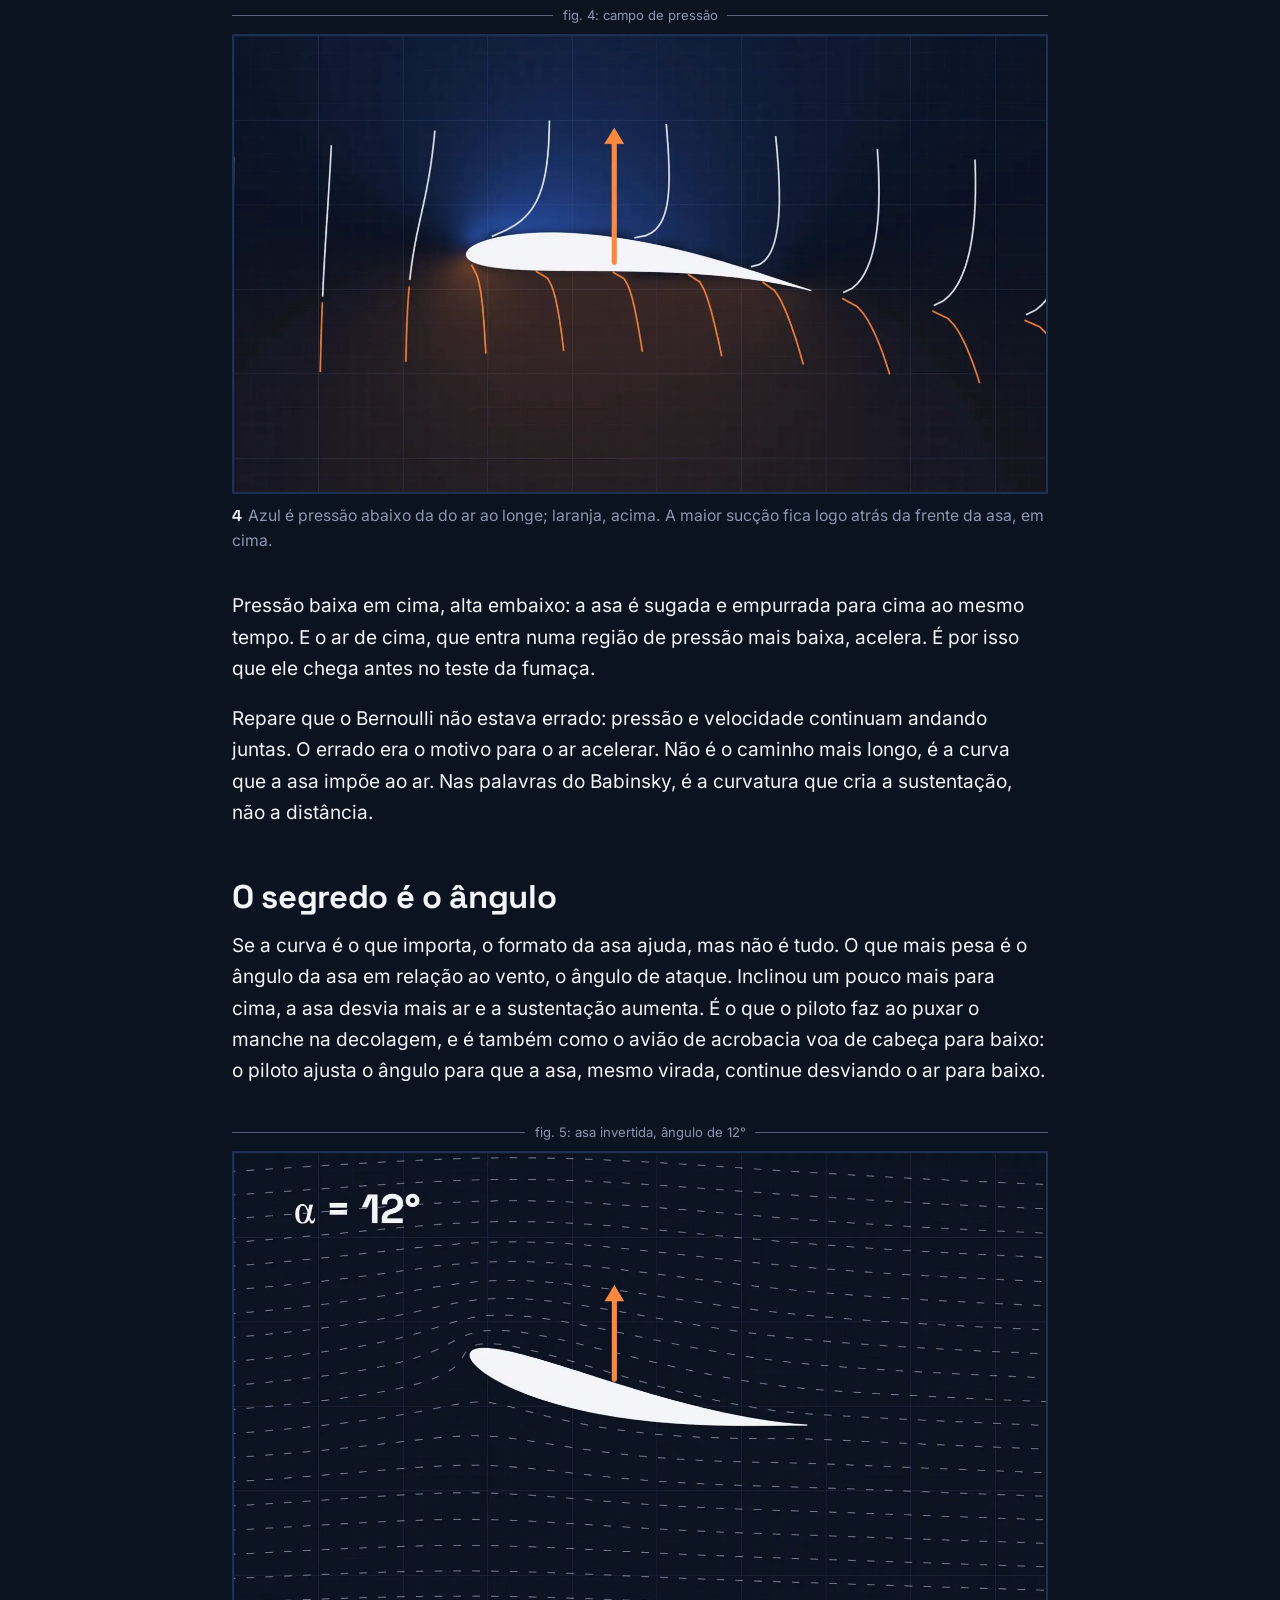
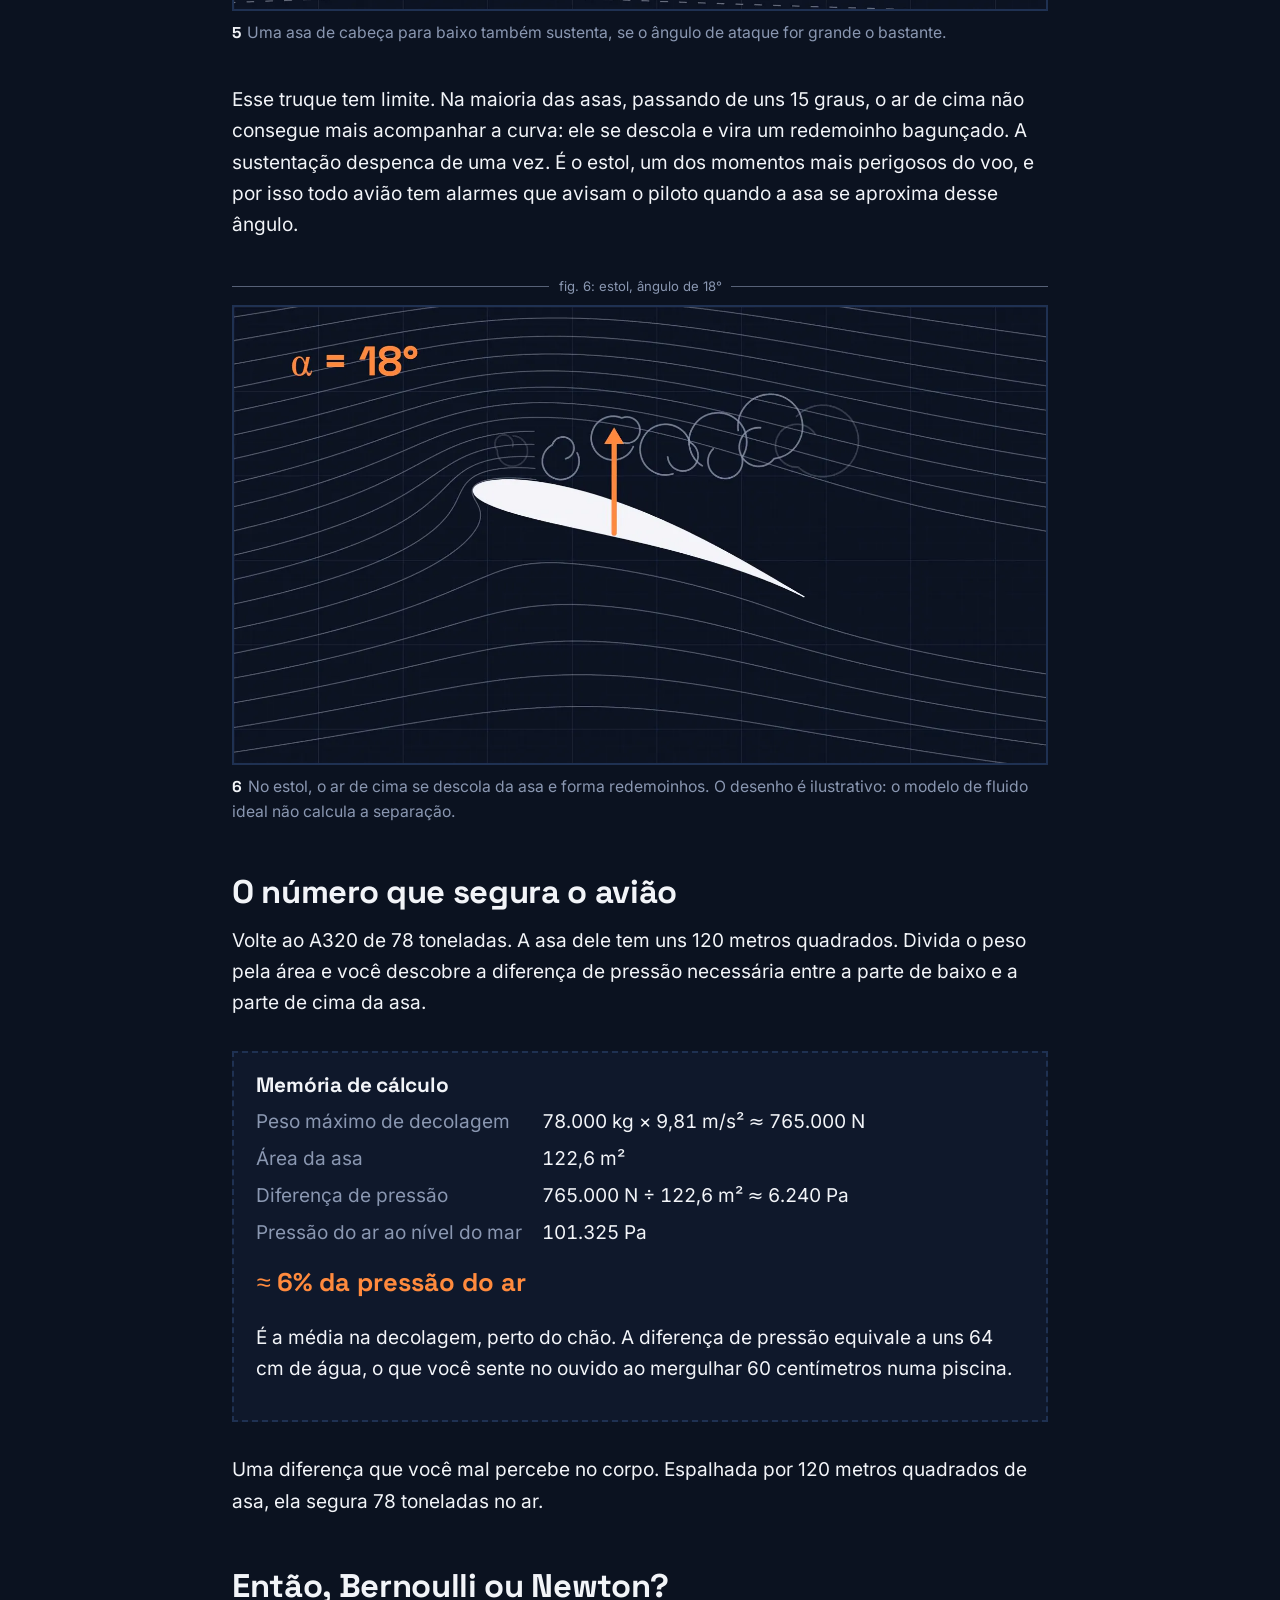
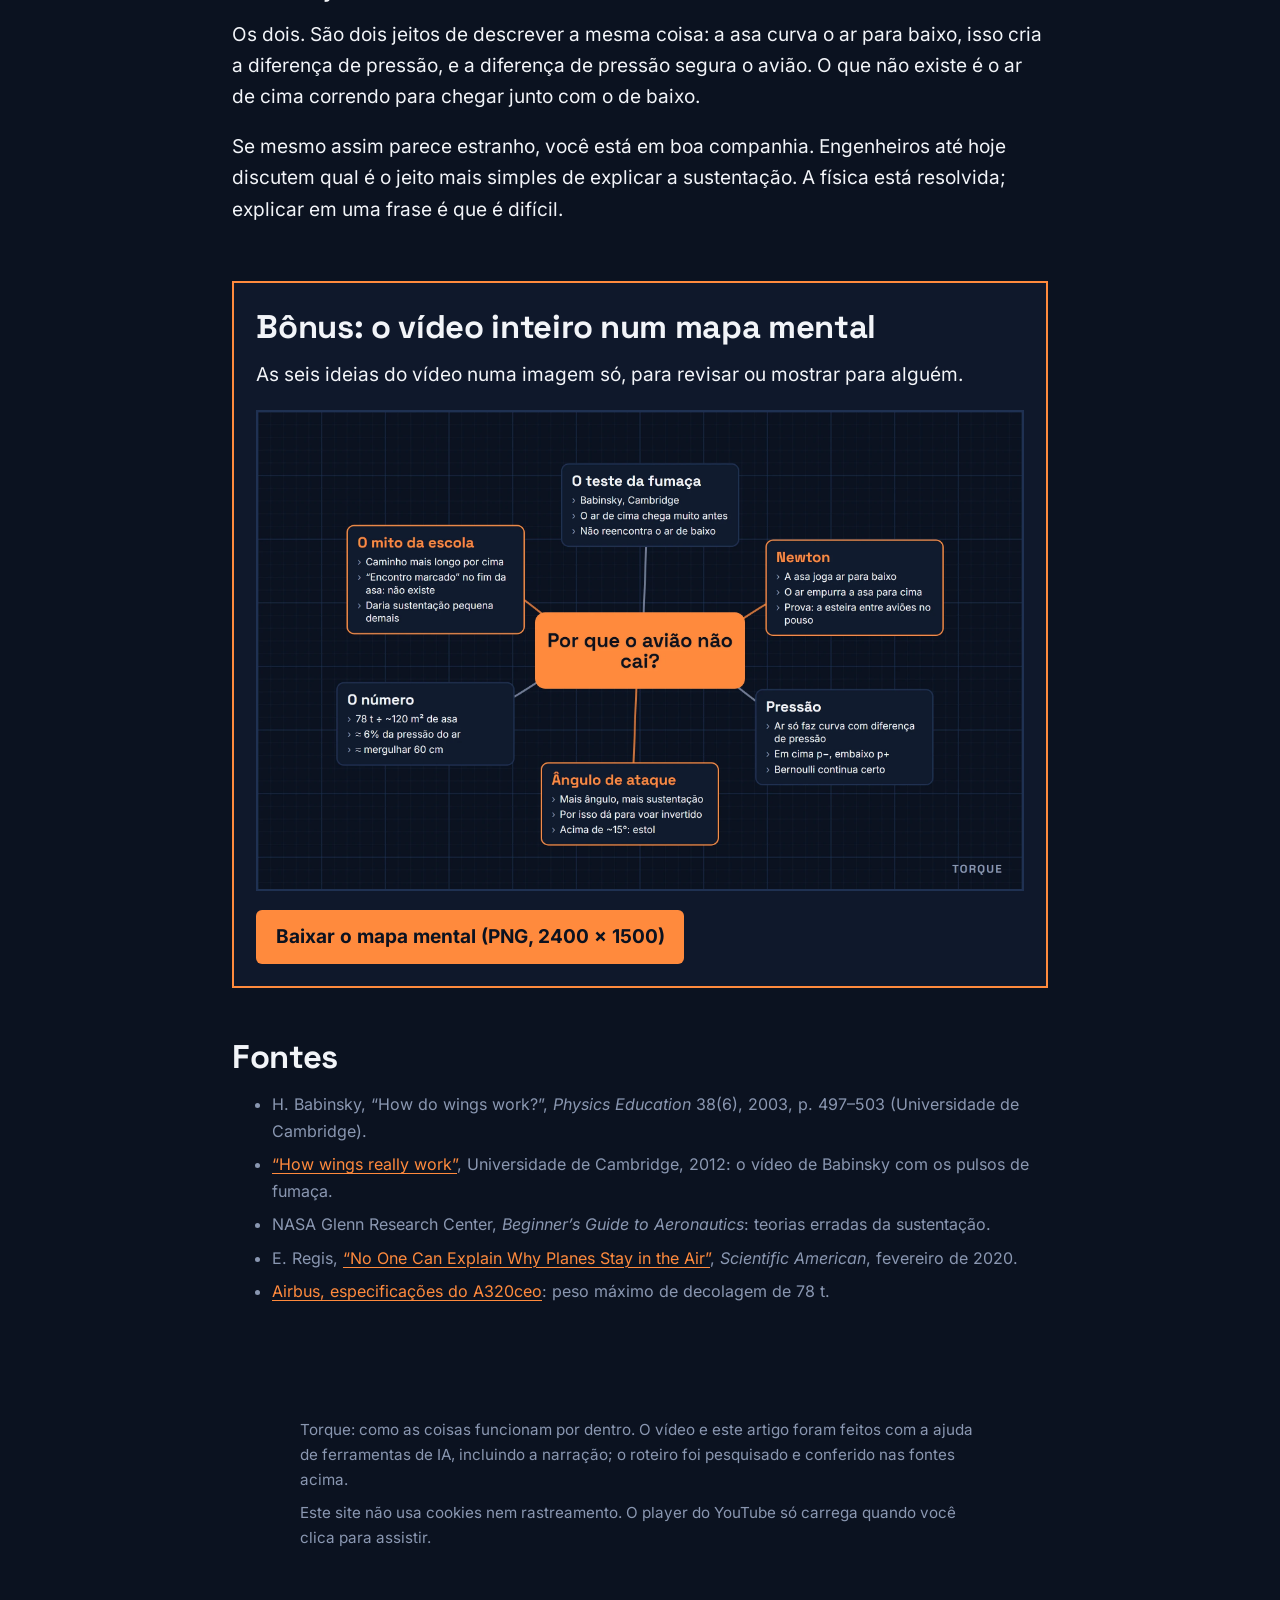
==== commit 0554ef23: "feat: resposta curta no topo, dados do artigo e sitemap para a busca Co-Authored-By: Claude Opus 5.5" ====
--- a/como-o-aviao-voa/index.html
+++ b/como-o-aviao-voa/index.html
@@ -25,6 +25,9 @@
     "headline": "Por que o avião não cai? A explicação da escola está errada",
     "inLanguage": "pt-BR",
     "datePublished": "2026-10-29",
+    "dateModified": "2026-10-30",
+    "description": "O avião fica no ar porque a asa, inclinada contra o vento, desvia o ar para baixo; o ar empurra a asa para cima. A explicação do caminho mais longo por cima está errada.",
+    "mainEntityOfPage": "https://mafsantana.github.io/torque/como-o-aviao-voa/",
     "image": "https://mafsantana.github.io/torque/como-o-aviao-voa/img/capa.png",
     "author": { "@type": "Organization", "name": "Torque", "url": "https://www.youtube.com/@Torque.Explica" },
     "publisher": { "@type": "Organization", "name": "Torque" }
@@ -49,6 +52,8 @@
       </button>
     </div>
     <p class="aviso">O player do YouTube só carrega quando você clica. <a href="https://www.youtube.com/watch?v=Y2moMxZaD90">Abrir no YouTube</a></p>
+
+    <p class="resposta"><strong>Em uma frase:</strong> o avião fica no ar porque a asa, inclinada contra o vento, desvia o ar para baixo; pela terceira lei de Newton, o ar empurra a asa para cima, e essa força aparece como uma pressão um pouco menor em cima da asa do que embaixo.</p>
 
     <p class="abre">Um Airbus A320 pode decolar pesando 78 toneladas, o peso de uns cinquenta carros. Mesmo assim ele sobe e fica horas lá em cima, apoiado em nada além de ar. Quase todo mundo sabe explicar como, porque aprendeu na escola. O problema é que essa explicação está errada.</p>
 
--- a/estilo.css
+++ b/estilo.css
@@ -143,6 +143,8 @@
 figcaption { margin-top: 0.6rem; font-size: 0.98rem; line-height: 1.5; color: var(--suave); }
 figcaption b { color: var(--peca); font-family: "Space Grotesk", sans-serif; margin-right: 0.35rem; }
 
+/* Resposta curta no topo: o que a busca e quem tem pressa leem primeiro. */
+.resposta { border-left: 4px solid var(--laranja); padding: 0.2rem 0 0.2rem 1.1rem; margin-bottom: 1.6rem; }
 .mito { border-left: 4px solid var(--laranja); padding: 0.2rem 0 0.2rem 1.1rem; }
 
 /* Memória de cálculo do número. */
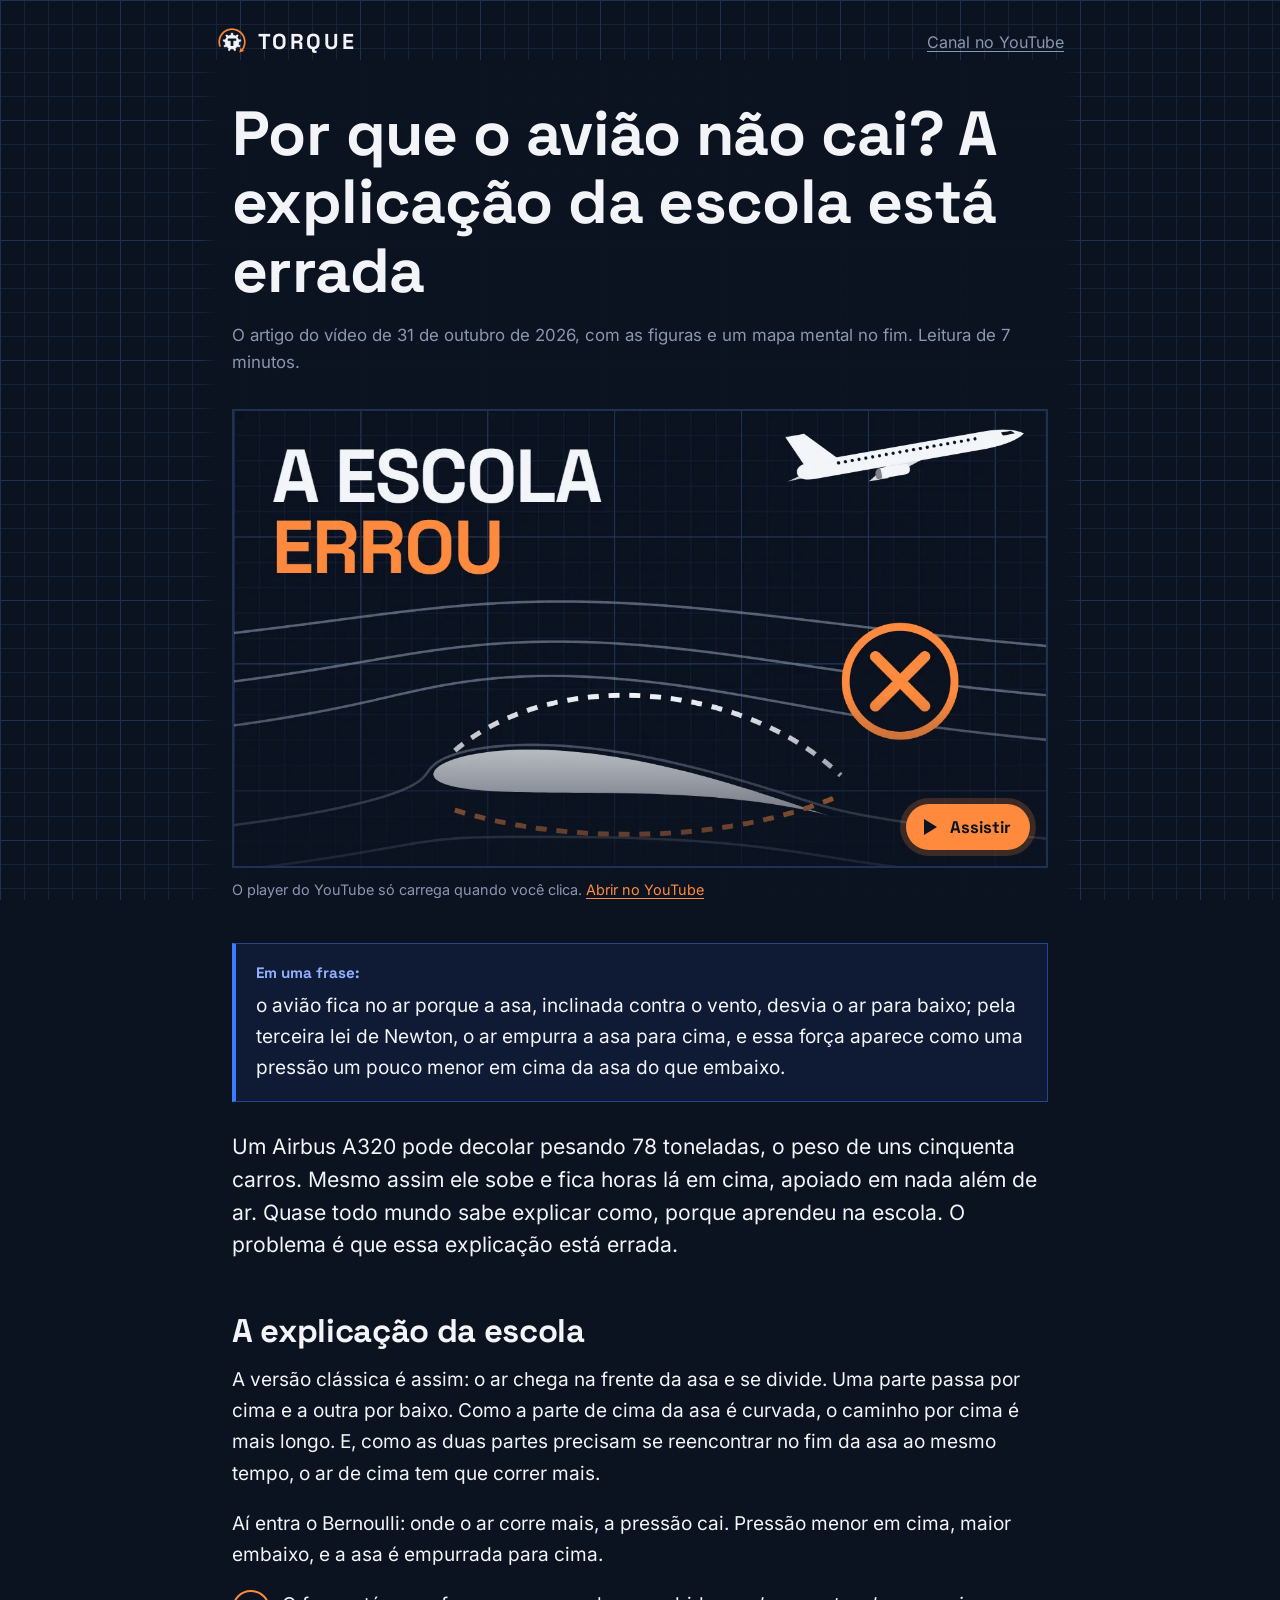
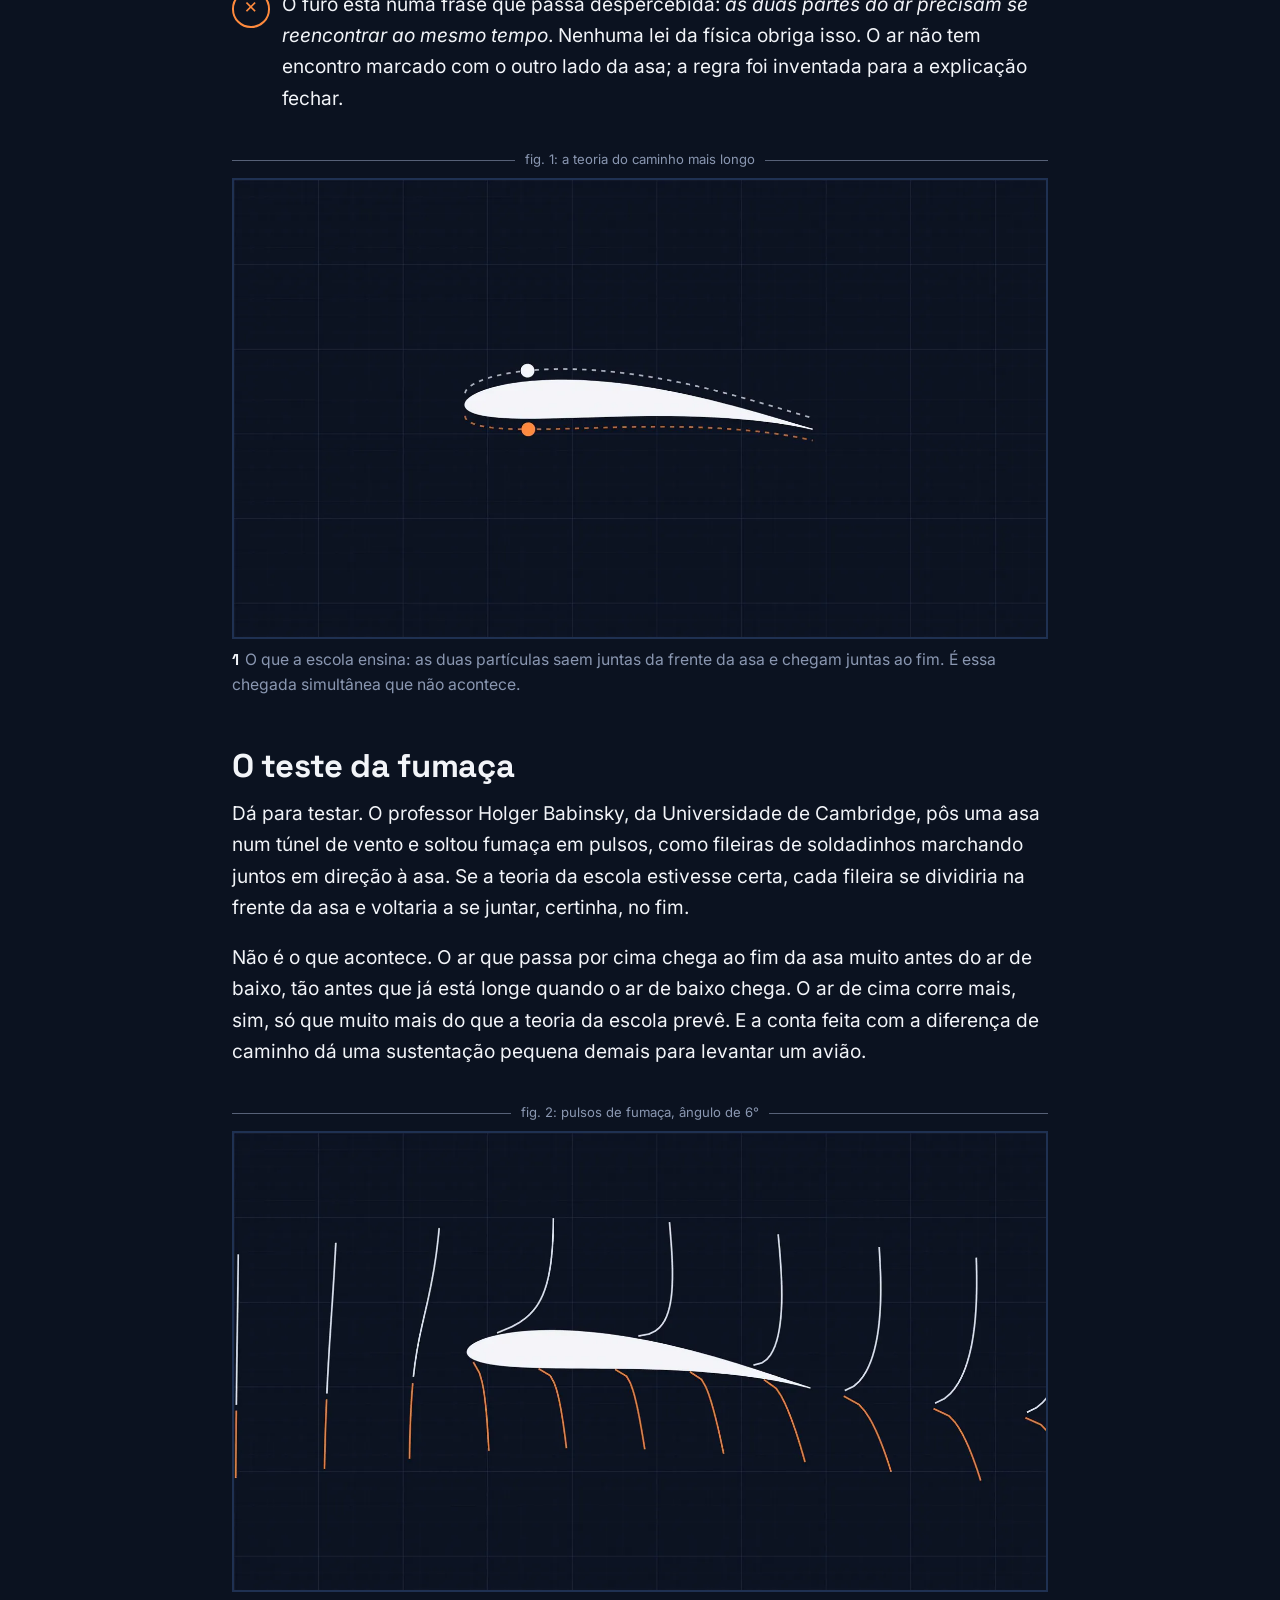
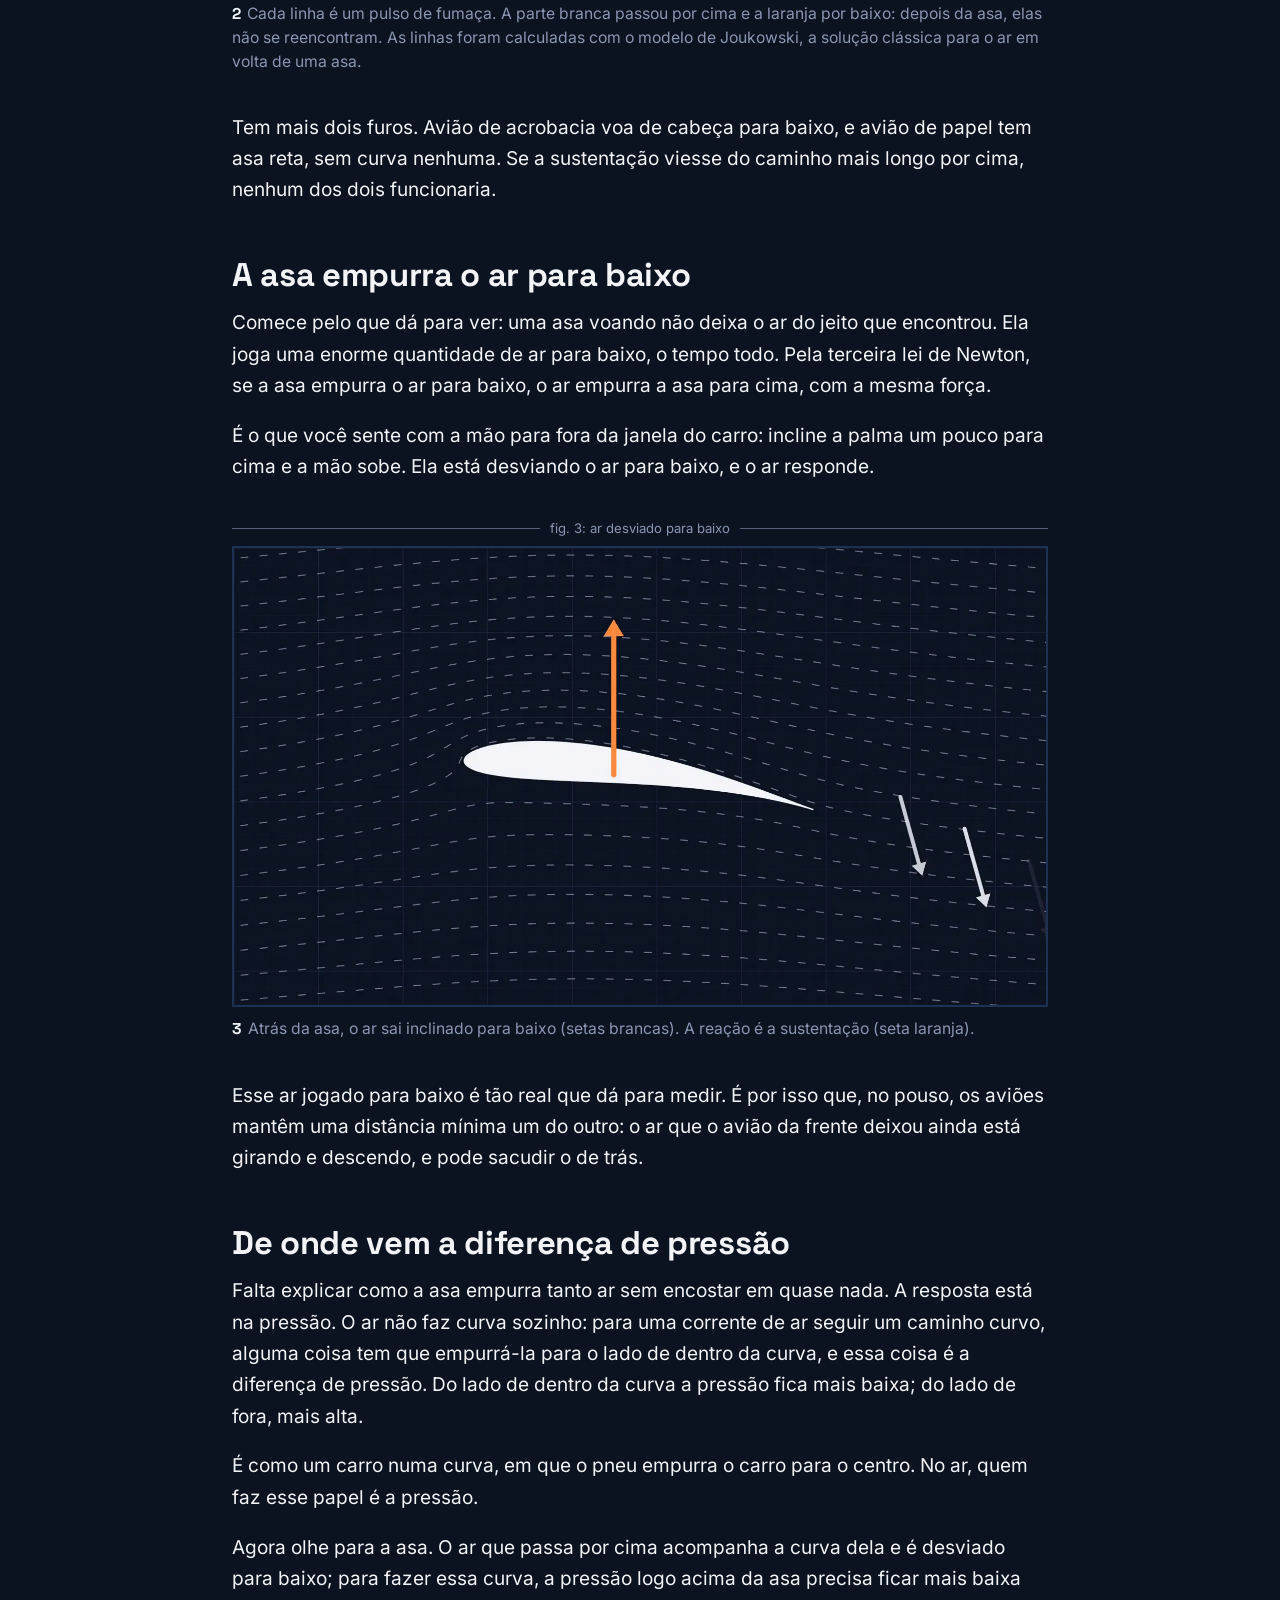
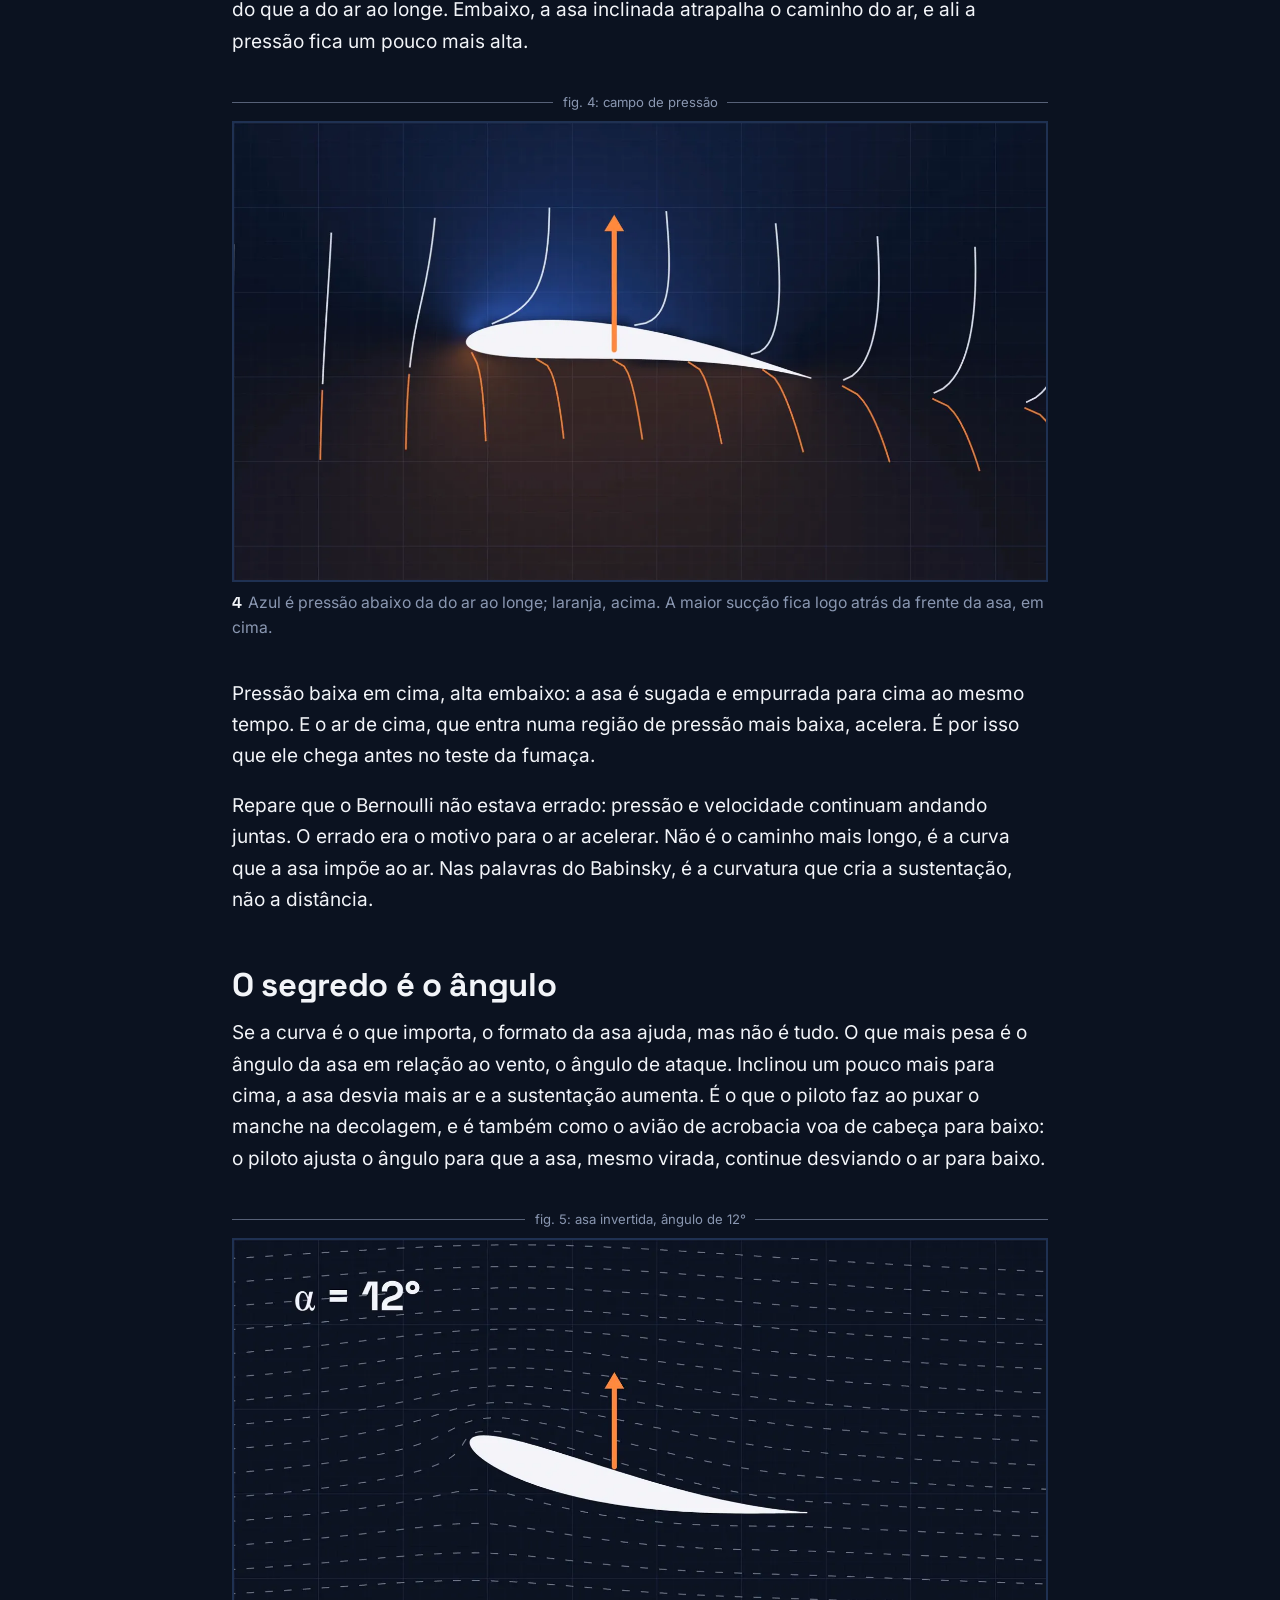
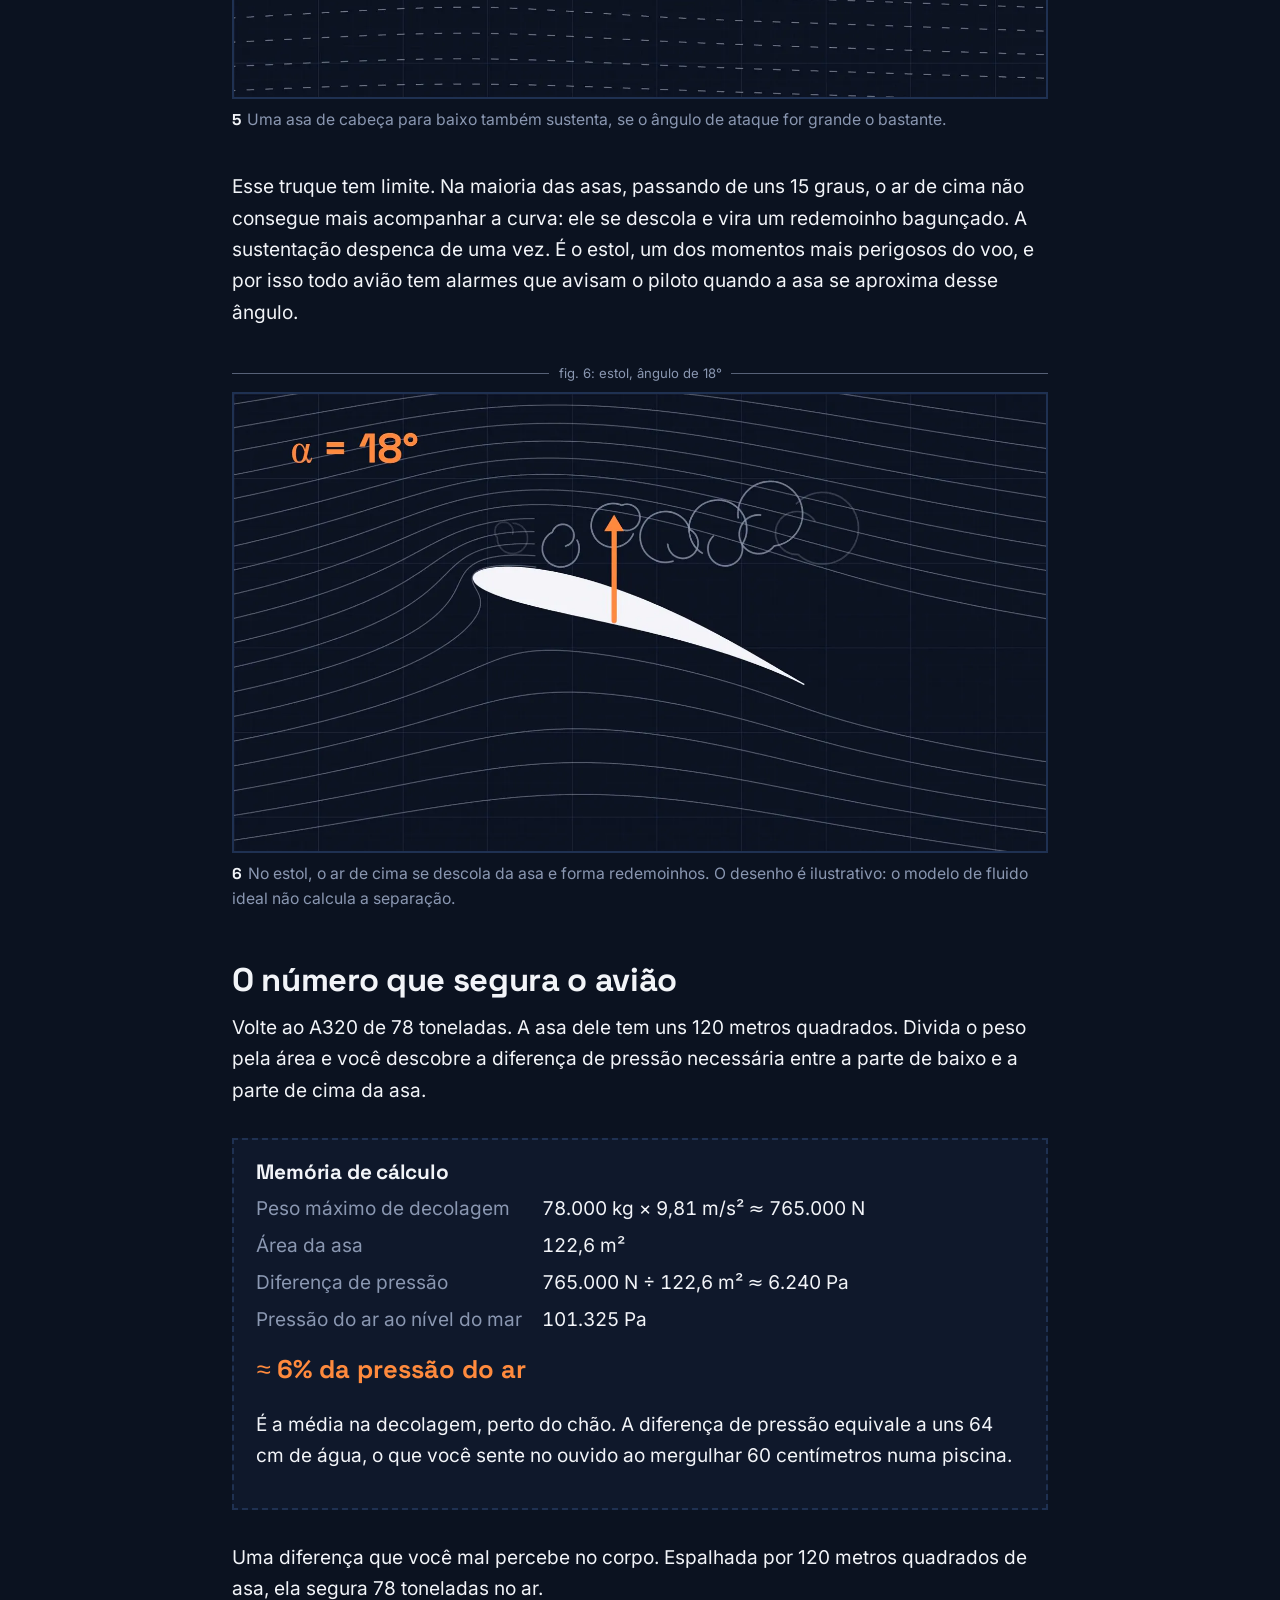
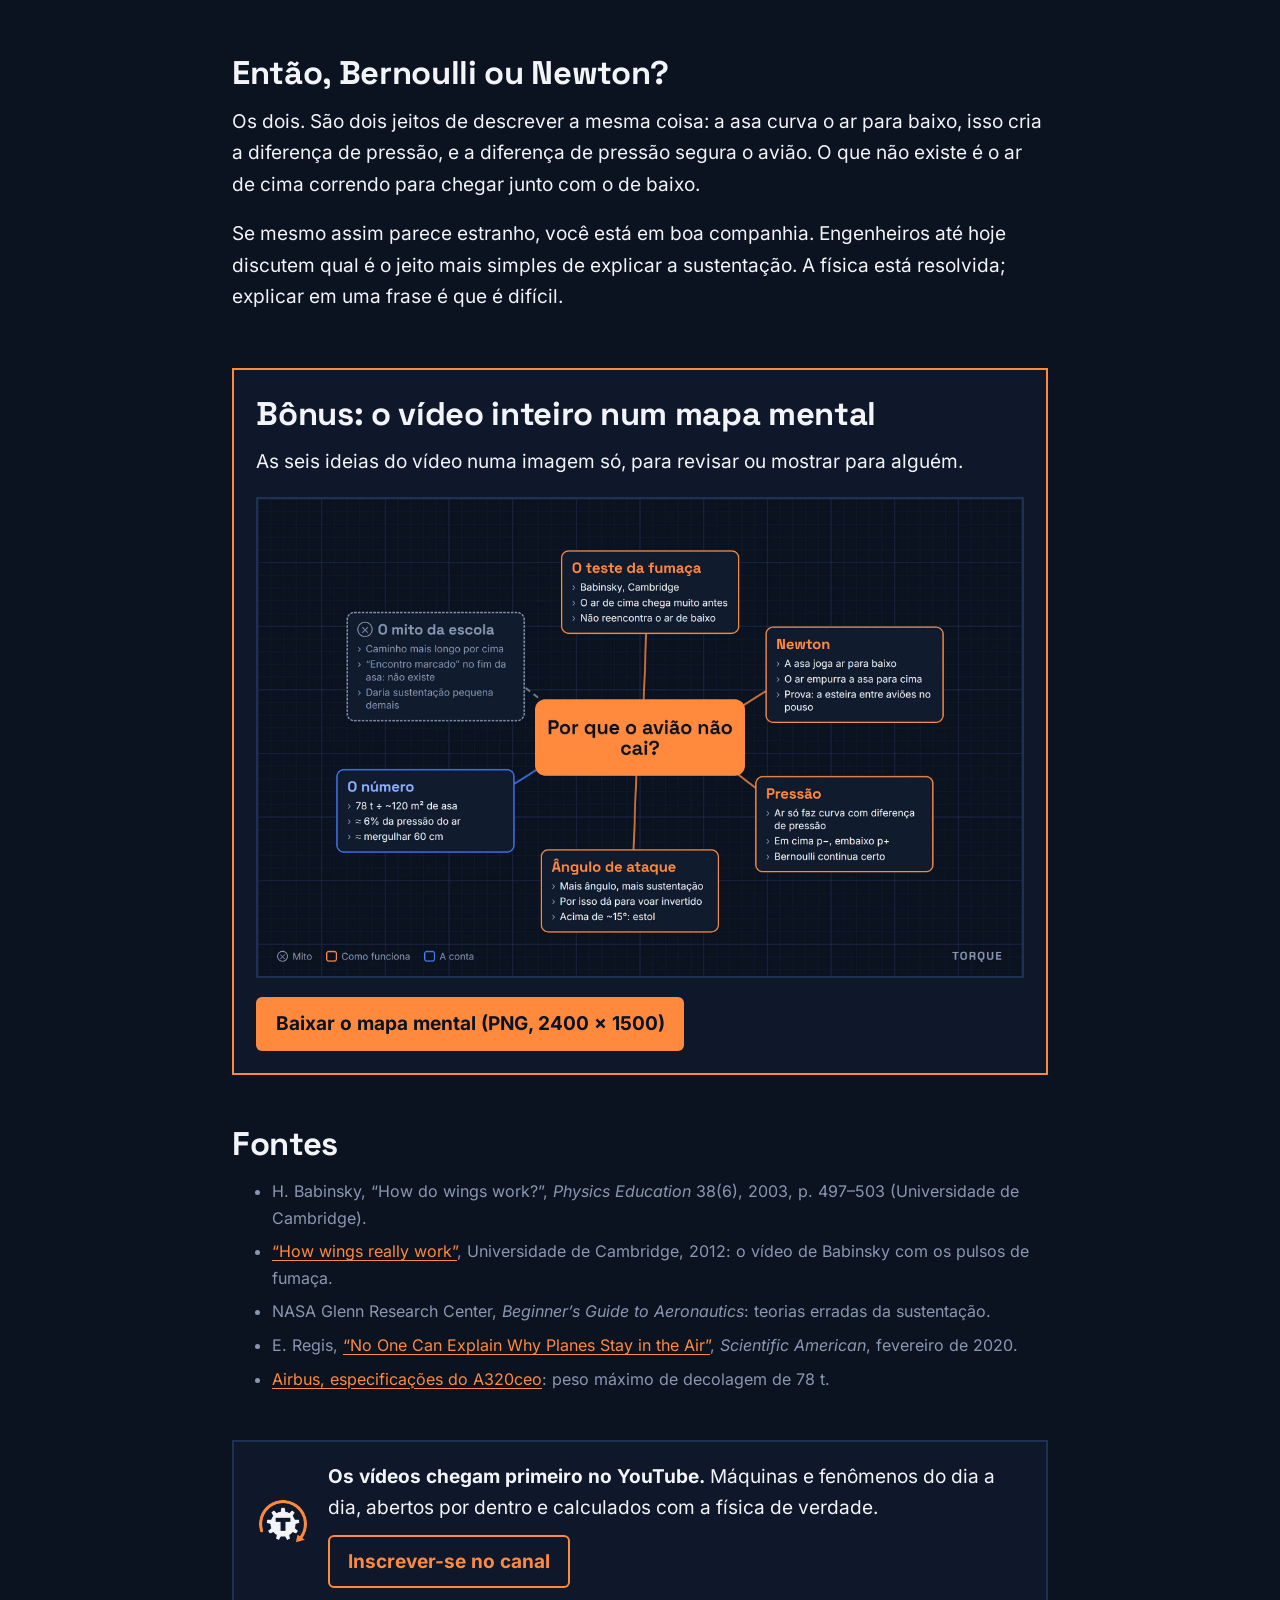
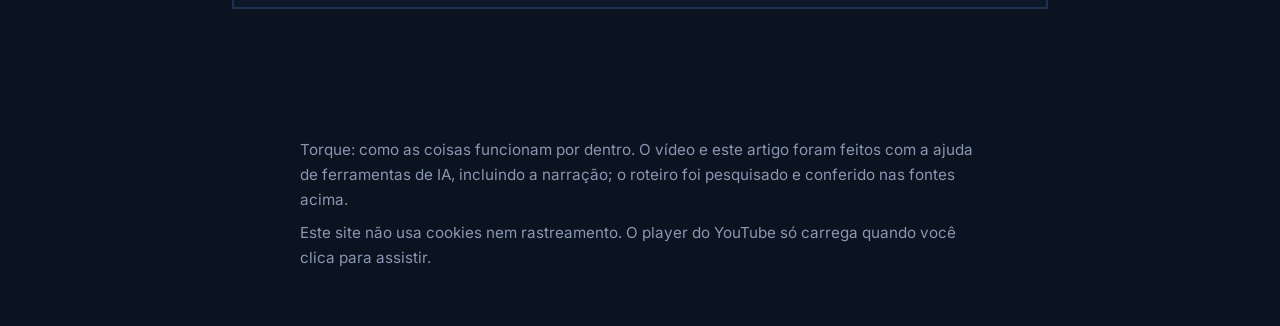
==== commit 3ce96bcd: "feat: marca nova, cartões na página inicial e fim de artigo - Símbolo novo nos ícones, favicon.svg e" ====
--- a/como-o-aviao-voa/index.html
+++ b/como-o-aviao-voa/index.html
@@ -6,6 +6,7 @@
   <title>Por que o avião não cai? | Torque</title>
   <meta name="description" content="A explicação do “caminho mais longo por cima” está errada. Veja o que o teste da fumaça mostra, como a asa empurra o ar para baixo, de onde vem a diferença de pressão e o número que segura um A320 no ar. Com mapa mental para baixar.">
   <link rel="canonical" href="https://mafsantana.github.io/torque/como-o-aviao-voa/">
+  <link rel="icon" href="../favicon.svg" type="image/svg+xml">
   <link rel="icon" href="../icone.png" type="image/png">
   <link rel="apple-touch-icon" href="../icone-180.png">
   <meta property="og:type" content="article">
@@ -25,12 +26,84 @@
     "headline": "Por que o avião não cai? A explicação da escola está errada",
     "inLanguage": "pt-BR",
     "datePublished": "2026-10-29",
-    "dateModified": "2026-10-30",
+    "dateModified": "2026-10-31",
     "description": "O avião fica no ar porque a asa, inclinada contra o vento, desvia o ar para baixo; o ar empurra a asa para cima. A explicação do caminho mais longo por cima está errada.",
     "mainEntityOfPage": "https://mafsantana.github.io/torque/como-o-aviao-voa/",
     "image": "https://mafsantana.github.io/torque/como-o-aviao-voa/img/capa.png",
     "author": { "@type": "Organization", "name": "Torque", "url": "https://www.youtube.com/@Torque.Explica" },
     "publisher": { "@type": "Organization", "name": "Torque" }
+  }
+  </script>
+  <script type="application/ld+json">
+  {
+    "@context": "https://schema.org",
+    "@type": "VideoObject",
+    "name": "Por que o avião não cai? A explicação da escola está errada",
+    "description": "Um Airbus A320 decola com até 78 toneladas e fica no ar apoiado em nada além de ar. A explicação do caminho mais longo por cima da asa está errada: o teste da fumaça, como a asa empurra o ar para baixo, de onde vem a diferença de pressão, o estol e o número que segura o avião.",
+    "thumbnailUrl": "https://i.ytimg.com/vi/YPFiWslCV9Q/maxresdefault.jpg",
+    "uploadDate": "2026-10-31T10:00:00-03:00",
+    "duration": "PT7M44S",
+    "inLanguage": "pt-BR",
+    "embedUrl": "https://www.youtube.com/embed/YPFiWslCV9Q",
+    "contentUrl": "https://www.youtube.com/watch?v=YPFiWslCV9Q",
+    "hasPart": [
+      {
+        "@type": "Clip",
+        "name": "Abertura",
+        "startOffset": 0,
+        "endOffset": 38,
+        "url": "https://www.youtube.com/watch?v=YPFiWslCV9Q&t=0"
+      },
+      {
+        "@type": "Clip",
+        "name": "A explicação da escola",
+        "startOffset": 38,
+        "endOffset": 92,
+        "url": "https://www.youtube.com/watch?v=YPFiWslCV9Q&t=38"
+      },
+      {
+        "@type": "Clip",
+        "name": "O teste da fumaça",
+        "startOffset": 92,
+        "endOffset": 159,
+        "url": "https://www.youtube.com/watch?v=YPFiWslCV9Q&t=92"
+      },
+      {
+        "@type": "Clip",
+        "name": "A asa empurra o ar para baixo",
+        "startOffset": 159,
+        "endOffset": 219,
+        "url": "https://www.youtube.com/watch?v=YPFiWslCV9Q&t=159"
+      },
+      {
+        "@type": "Clip",
+        "name": "De onde vem a diferença de pressão",
+        "startOffset": 219,
+        "endOffset": 305,
+        "url": "https://www.youtube.com/watch?v=YPFiWslCV9Q&t=219"
+      },
+      {
+        "@type": "Clip",
+        "name": "O segredo é o ângulo",
+        "startOffset": 305,
+        "endOffset": 365,
+        "url": "https://www.youtube.com/watch?v=YPFiWslCV9Q&t=305"
+      },
+      {
+        "@type": "Clip",
+        "name": "O número que segura o avião",
+        "startOffset": 365,
+        "endOffset": 409,
+        "url": "https://www.youtube.com/watch?v=YPFiWslCV9Q&t=365"
+      },
+      {
+        "@type": "Clip",
+        "name": "Fechamento",
+        "startOffset": 409,
+        "endOffset": 464,
+        "url": "https://www.youtube.com/watch?v=YPFiWslCV9Q&t=409"
+      }
+    ]
   }
   </script>
 </head>
@@ -43,7 +116,7 @@
 <main>
   <article>
     <h1>Por que o avião não cai? A explicação da escola está errada</h1>
-    <p class="linha-fina">O artigo do vídeo de 29 de outubro de 2026, com as figuras e um mapa mental no fim. Leitura de 7 minutos.</p>
+    <p class="linha-fina">O artigo do vídeo de 31 de outubro de 2026, com as figuras e um mapa mental no fim. Leitura de 7 minutos.</p>
 
     <div class="video" id="video">
       <img src="img/capa.webp" alt="Capa do vídeo: perfil de asa com o caminho por cima e por baixo riscados e a frase “A escola errou”" width="1280" height="720">
@@ -51,7 +124,7 @@
         <span class="tocar"></span>
       </button>
     </div>
-    <p class="aviso">O player do YouTube só carrega quando você clica. <a href="https://www.youtube.com/watch?v=Y2moMxZaD90">Abrir no YouTube</a></p>
+    <p class="aviso">O player do YouTube só carrega quando você clica. <a href="https://www.youtube.com/watch?v=YPFiWslCV9Q">Abrir no YouTube</a></p>
 
     <p class="resposta"><strong>Em uma frase:</strong> o avião fica no ar porque a asa, inclinada contra o vento, desvia o ar para baixo; pela terceira lei de Newton, o ar empurra a asa para cima, e essa força aparece como uma pressão um pouco menor em cima da asa do que embaixo.</p>
 
@@ -162,6 +235,14 @@
       <li><a href="https://aircraft.airbus.com/en/aircraft/a320-family/a320ceo">Airbus, especificações do A320ceo</a>: peso máximo de decolagem de 78 t.</li>
     </ul>
   </article>
+
+  <aside class="convite" aria-label="Inscreva-se no canal">
+    <img src="../marca.png" alt="" width="56" height="56">
+    <div>
+      <p><strong>Os vídeos chegam primeiro no YouTube.</strong> Máquinas e fenômenos do dia a dia, abertos por dentro e calculados com a física de verdade.</p>
+      <a class="inscrever" href="https://www.youtube.com/@Torque.Explica?sub_confirmation=1">Inscrever-se no canal</a>
+    </div>
+  </aside>
 </main>
 
 <footer>
@@ -173,7 +254,7 @@
   // Troca a capa pelo player só no clique; antes disso, nada é pedido ao YouTube.
   document.querySelector("#video button").addEventListener("click", function () {
     var quadro = document.createElement("iframe");
-    quadro.src = "https://www.youtube-nocookie.com/embed/Y2moMxZaD90?autoplay=1&rel=0";
+    quadro.src = "https://www.youtube-nocookie.com/embed/YPFiWslCV9Q?autoplay=1&rel=0";
     quadro.title = "Por que o avião não cai? A explicação da escola está errada";
     quadro.allow = "accelerometer; autoplay; clipboard-write; encrypted-media; gyroscope; picture-in-picture";
     quadro.allowFullscreen = true;
--- a/estilo.css
+++ b/estilo.css
@@ -12,6 +12,7 @@
   --laranja: #ff8a3d;
   --suave: #8a97b1;
   --succao: #3d7bff;
+  --succao-claro: #8fb0ff;
   --painel: #0f182b;
   --coluna: 68ch;
 }
@@ -102,28 +103,38 @@
   background: transparent;
   cursor: pointer;
 }
+/* O botão fica no canto de baixo, sobre uma sombra, para não tapar o desenho nem o texto da capa. */
+.video button { background: linear-gradient(to top, rgba(11, 18, 32, 0.78), rgba(11, 18, 32, 0) 38%); }
 .video .tocar {
   position: absolute;
-  left: 50%;
-  top: 50%;
-  width: 5.5rem;
-  height: 5.5rem;
-  transform: translate(-50%, -50%);
-  border-radius: 50%;
+  right: 1rem;
+  bottom: 1rem;
+  display: flex;
+  align-items: center;
+  height: 2.9rem;
+  padding: 0 1.2rem 0 2.75rem;
+  border-radius: 999px;
   background: var(--laranja);
-  box-shadow: 0 0 0 10px rgba(255, 138, 61, 0.22);
+  color: var(--planta);
+  font-family: "Space Grotesk", sans-serif;
+  font-weight: 700;
+  font-size: 1.05rem;
+  box-shadow: 0 0 0 6px rgba(255, 138, 61, 0.2);
+  transform-origin: right center;
   transition: transform 0.15s ease;
 }
+.video .tocar::before { content: "Assistir"; }
 .video .tocar::after {
   content: "";
   position: absolute;
-  left: 38%;
-  top: 28%;
+  left: 1.15rem;
+  top: 50%;
+  transform: translateY(-50%);
   border-style: solid;
-  border-width: 1.35rem 0 1.35rem 2.1rem;
+  border-width: 0.55rem 0 0.55rem 0.85rem;
   border-color: transparent transparent transparent var(--planta);
 }
-.video button:hover .tocar, .video button:focus-visible .tocar { transform: translate(-50%, -50%) scale(1.07); }
+.video button:hover .tocar, .video button:focus-visible .tocar { transform: scale(1.05); }
 .video + .aviso { margin-top: -2rem; margin-bottom: 2.6rem; font-size: 0.9rem; color: var(--suave); }
 
 /* Figuras como prancha de desenho técnico: cota no alto e legenda numerada. */
@@ -144,8 +155,38 @@
 figcaption b { color: var(--peca); font-family: "Space Grotesk", sans-serif; margin-right: 0.35rem; }
 
 /* Resposta curta no topo: o que a busca e quem tem pressa leem primeiro. */
-.resposta { border-left: 4px solid var(--laranja); padding: 0.2rem 0 0.2rem 1.1rem; margin-bottom: 1.6rem; }
-.mito { border-left: 4px solid var(--laranja); padding: 0.2rem 0 0.2rem 1.1rem; }
+.resposta {
+  margin-bottom: 1.8rem;
+  padding: 1rem 1.25rem 1.1rem;
+  border: 1px solid rgba(61, 123, 255, 0.45);
+  border-left: 4px solid var(--succao);
+  background: rgba(61, 123, 255, 0.09);
+}
+.resposta > strong:first-child {
+  display: block;
+  margin-bottom: 0.3rem;
+  font-family: "Space Grotesk", sans-serif;
+  font-size: 0.95rem;
+  color: var(--succao-claro);
+}
+
+/* O mito leva a marca de errado das cenas: um ✕ laranja num círculo. */
+.mito { position: relative; padding-left: 3.1rem; }
+.mito::before {
+  content: "✕";
+  position: absolute;
+  left: 0;
+  top: 0.1rem;
+  width: 2.1rem;
+  height: 2.1rem;
+  border: 2px solid var(--laranja);
+  border-radius: 50%;
+  color: var(--laranja);
+  font-weight: 700;
+  font-size: 1.05rem;
+  line-height: 1.95rem;
+  text-align: center;
+}
 
 /* Memória de cálculo do número. */
 .calculo {
@@ -182,11 +223,48 @@
 .fontes { font-size: 1rem; color: var(--suave); }
 .fontes li { margin-bottom: 0.45rem; }
 
-.lista-posts { list-style: none; padding: 0; }
-.lista-posts li { border-top: 1px solid var(--linha-forte); padding: 1.4rem 0; }
-.lista-posts a.titulo { font-family: "Space Grotesk", sans-serif; font-size: 1.6rem; color: var(--peca); text-decoration: none; }
+/* Página inicial: um cartão por artigo, com a capa do vídeo. */
+.lista-posts { list-style: none; padding: 0; display: grid; gap: 1.2rem; }
+.lista-posts li {
+  display: grid;
+  grid-template-columns: minmax(0, 15rem) 1fr;
+  gap: 1.2rem;
+  align-items: start;
+  padding: 0.9rem;
+  border: 1px solid var(--linha-forte);
+  background: var(--painel);
+}
+.lista-posts .capa img { display: block; width: 100%; height: auto; aspect-ratio: 16 / 9; object-fit: cover; border: 1px solid var(--linha-forte); }
+.lista-posts a.titulo { display: block; font-family: "Space Grotesk", sans-serif; font-size: 1.4rem; line-height: 1.15; color: var(--peca); text-decoration: none; }
 .lista-posts a.titulo:hover { color: var(--laranja); }
-.lista-posts p { color: var(--suave); margin: 0.4rem 0 0; }
+.lista-posts p { color: var(--suave); font-size: 1rem; line-height: 1.5; margin: 0.5rem 0 0; }
+
+/* Fim do artigo: o convite para o canal e os outros artigos. */
+.convite {
+  display: flex;
+  gap: 1.1rem;
+  align-items: center;
+  margin: 3rem auto 2rem;
+  padding: 1.2rem 1.3rem;
+  border: 2px solid var(--linha-forte);
+  background: var(--painel);
+}
+.convite img { flex: none; width: 3.5rem; height: 3.5rem; }
+.convite p { margin: 0 0 0.7rem; }
+.inscrever {
+  display: inline-block;
+  padding: 0.55rem 1.1rem;
+  border: 2px solid var(--laranja);
+  border-radius: 6px;
+  color: var(--laranja);
+  font-weight: 700;
+  text-decoration: none;
+}
+.inscrever:hover { background: var(--laranja); color: var(--planta); }
+.outros ul { list-style: none; padding: 0; margin: 0; }
+.outros li { border-top: 1px solid var(--linha-forte); padding: 0.75rem 0; }
+.outros a { font-family: "Space Grotesk", sans-serif; font-size: 1.15rem; color: var(--peca); text-decoration: none; }
+.outros a:hover { color: var(--laranja); }
 
 footer {
   max-width: calc(var(--coluna) + 4rem);
@@ -201,6 +279,10 @@
   body { font-size: 1.0625rem; }
   .abre { font-size: 1.18rem; }
   .calculo dl { grid-template-columns: 1fr; }
+  .lista-posts li { grid-template-columns: 1fr; }
+  .convite { align-items: flex-start; }
+  .video .tocar { right: 0.6rem; bottom: 0.6rem; height: 2.3rem; padding: 0 0.9rem 0 2.2rem; font-size: 0.92rem; box-shadow: 0 0 0 4px rgba(255, 138, 61, 0.2); }
+  .video .tocar::after { left: 0.9rem; border-width: 0.45rem 0 0.45rem 0.7rem; }
 }
 
 @media (prefers-reduced-motion: reduce) {
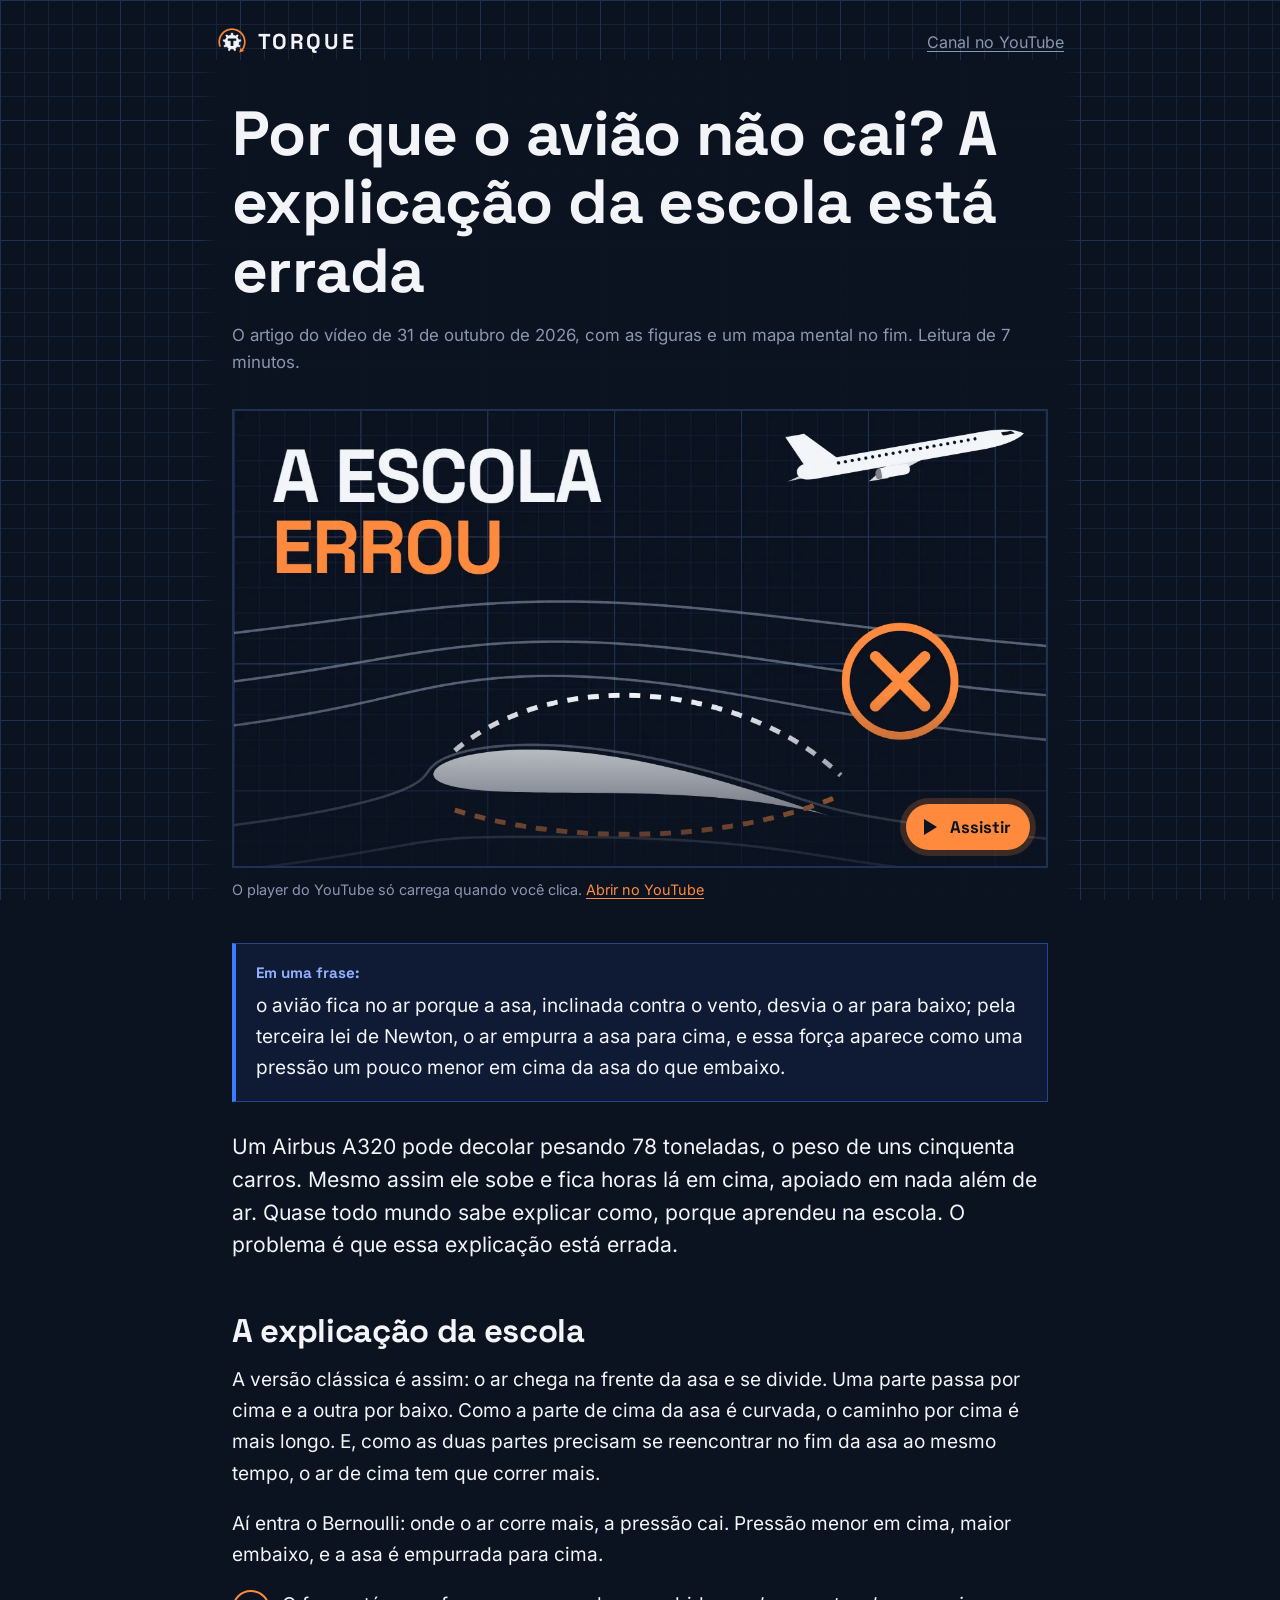
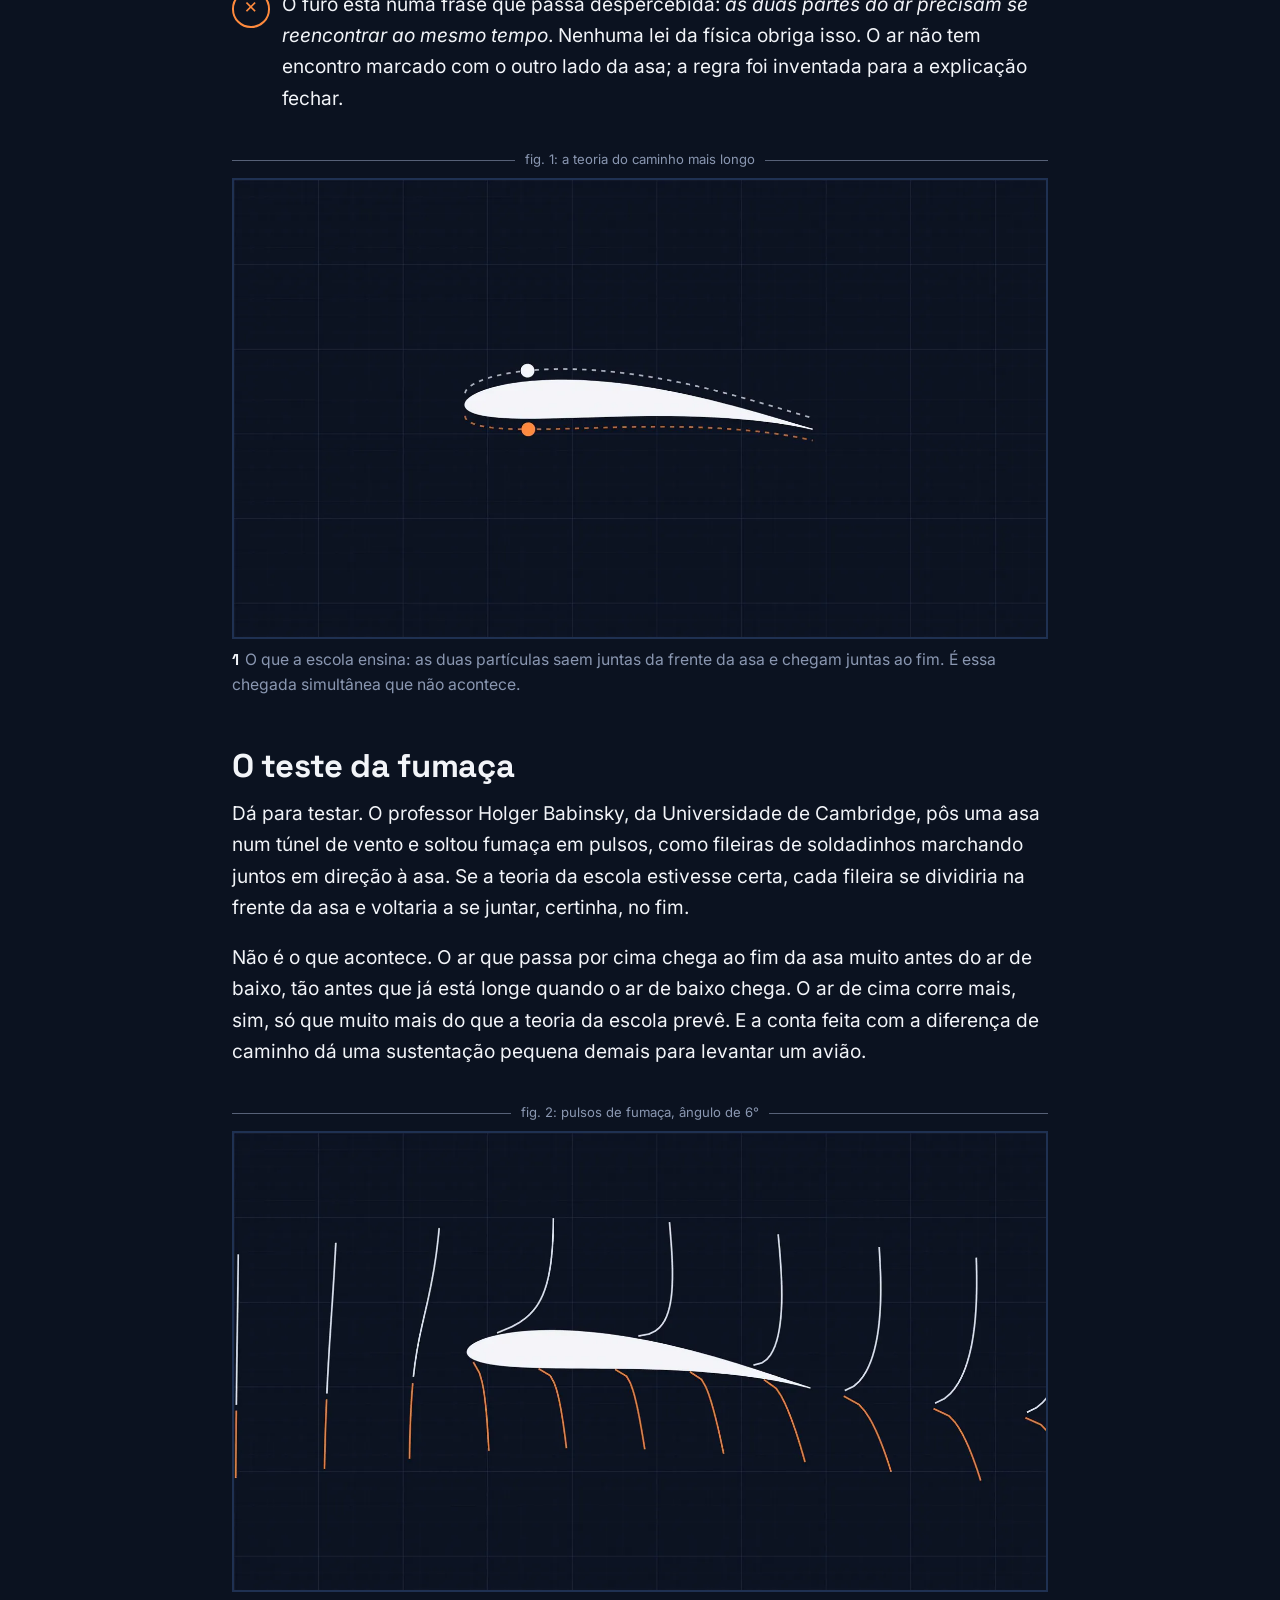
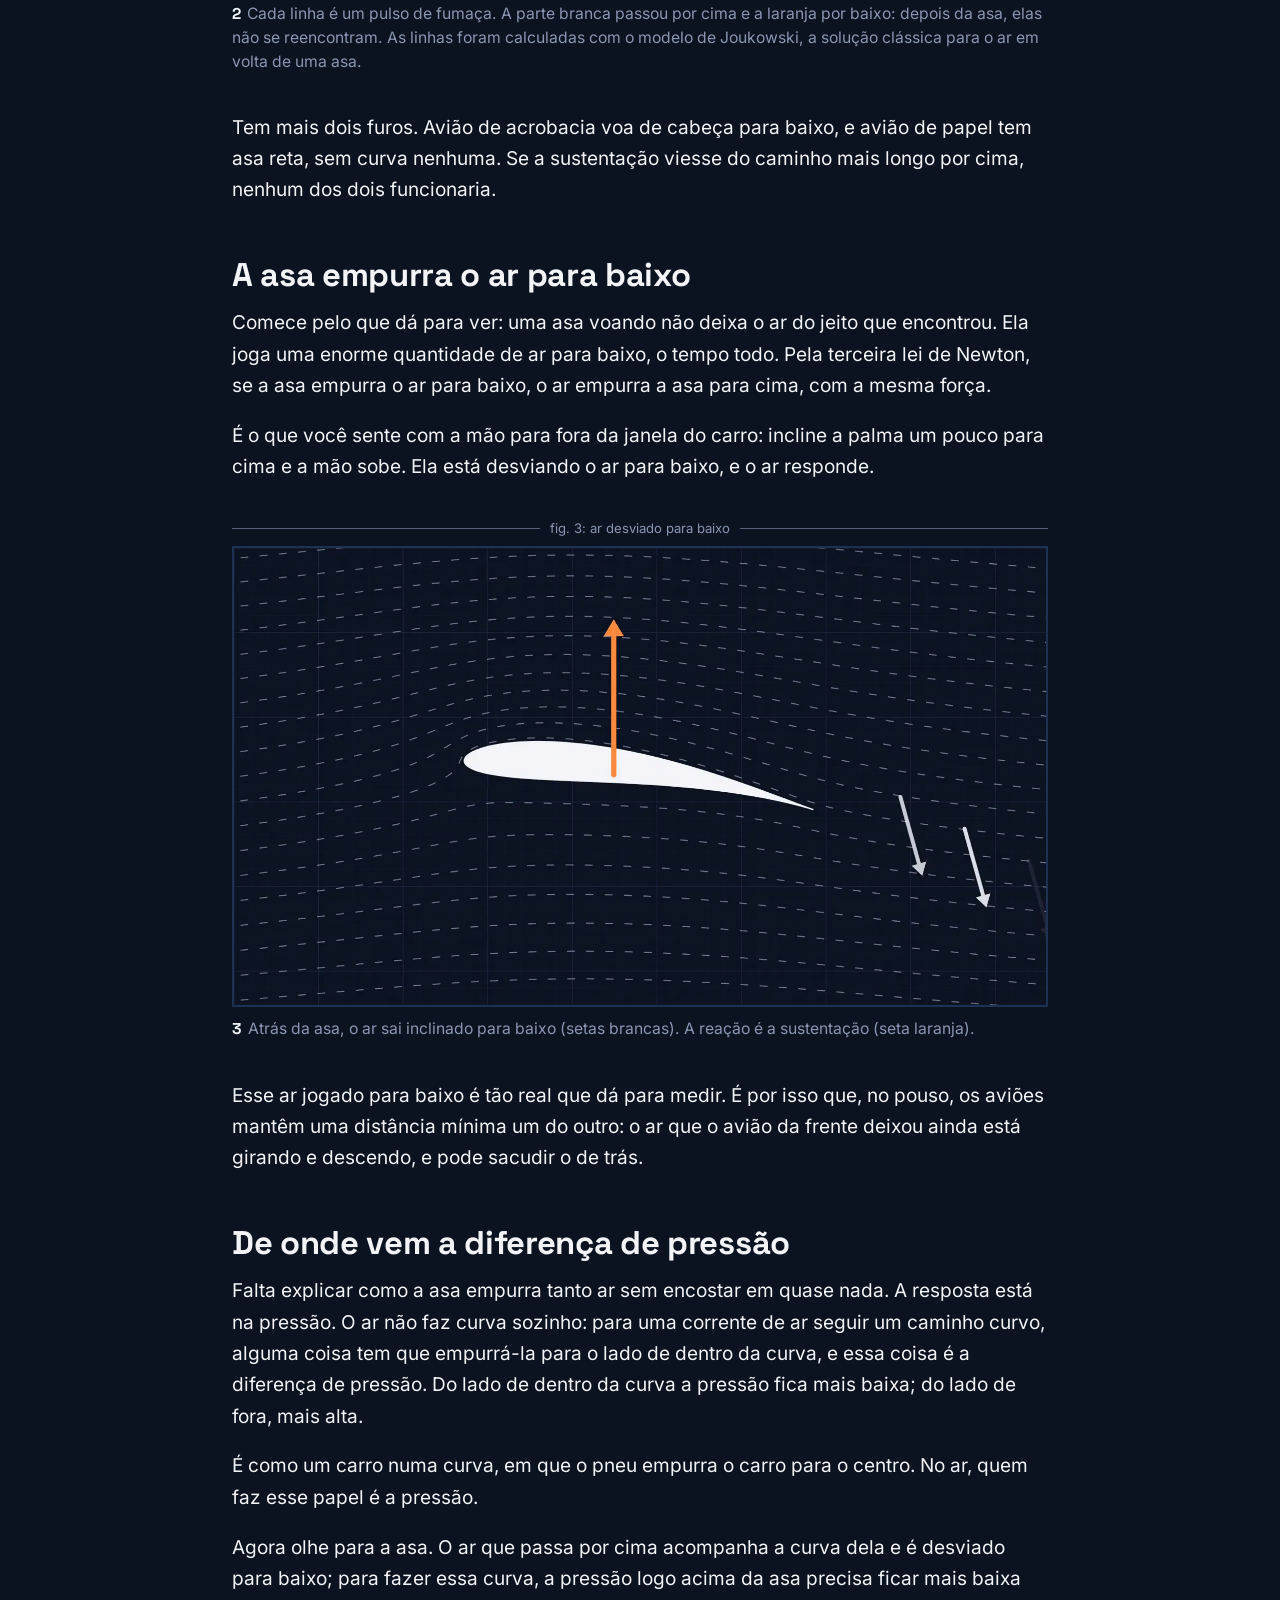
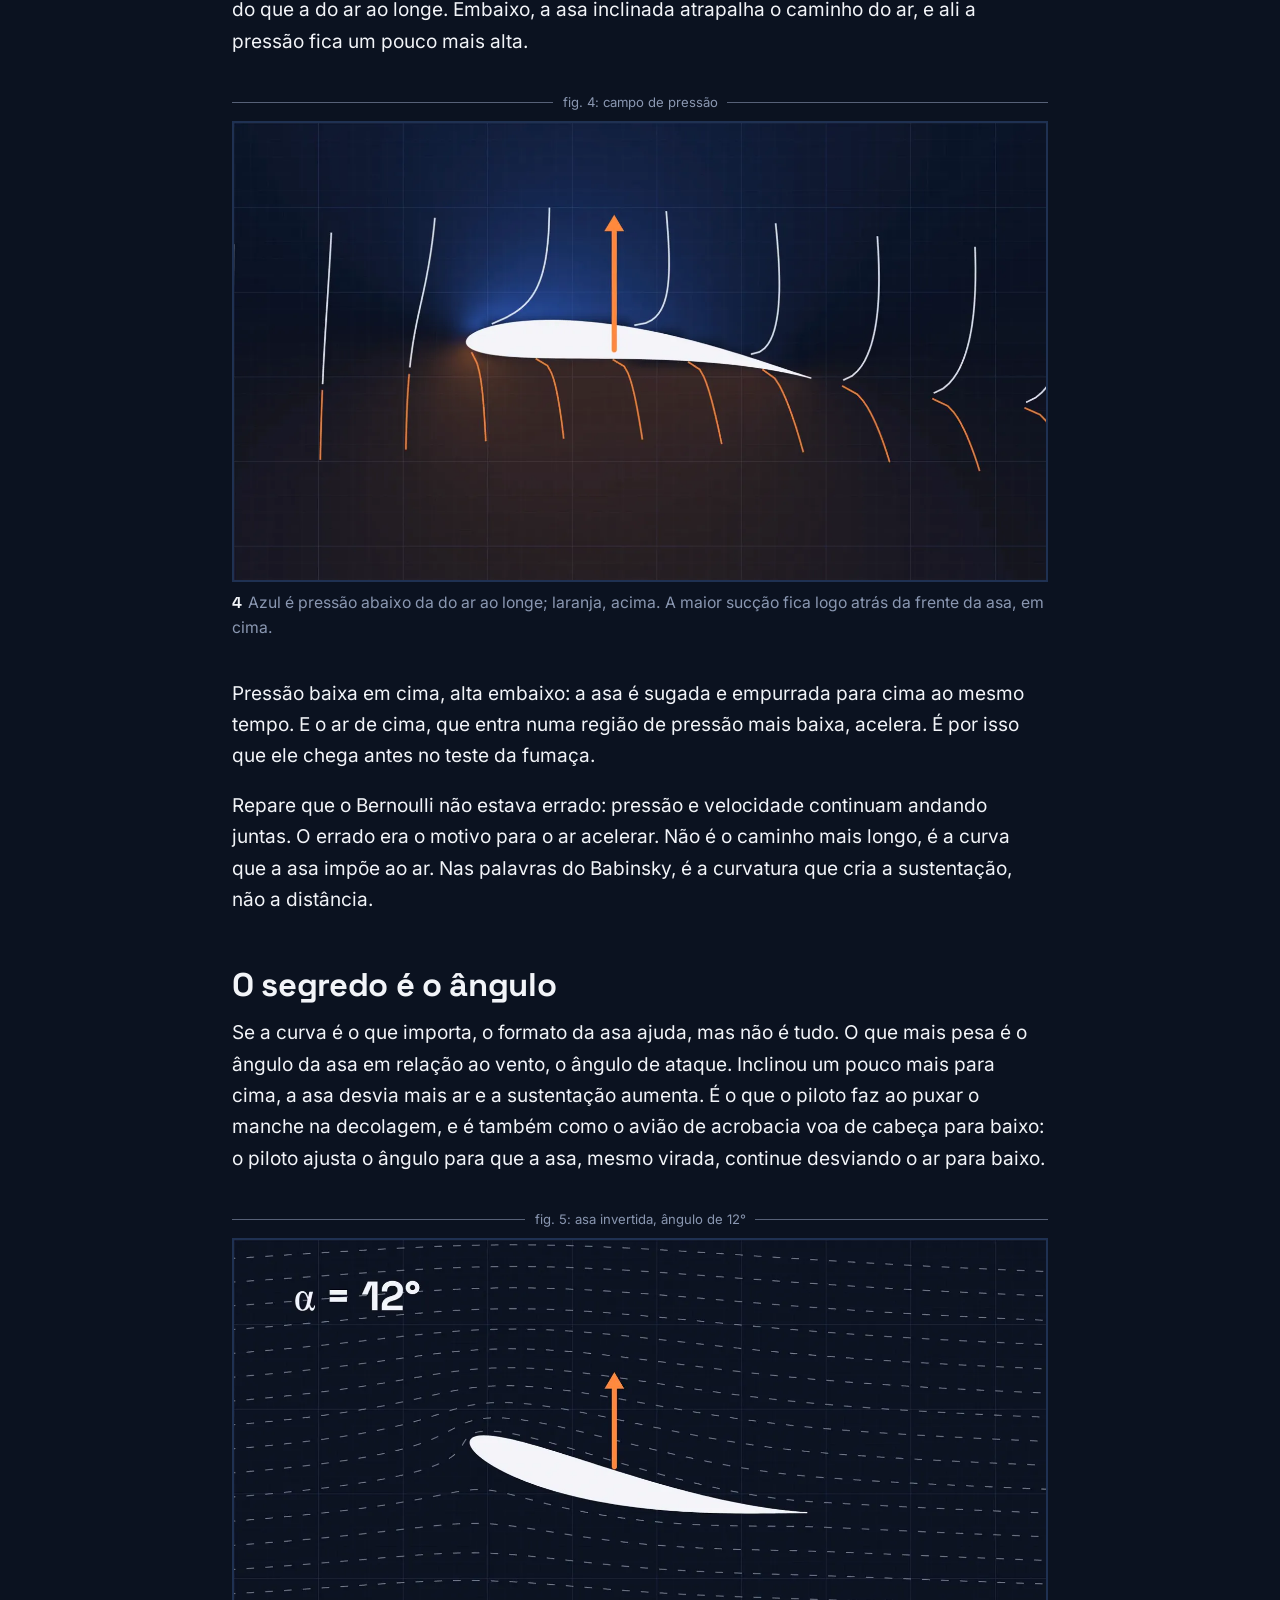
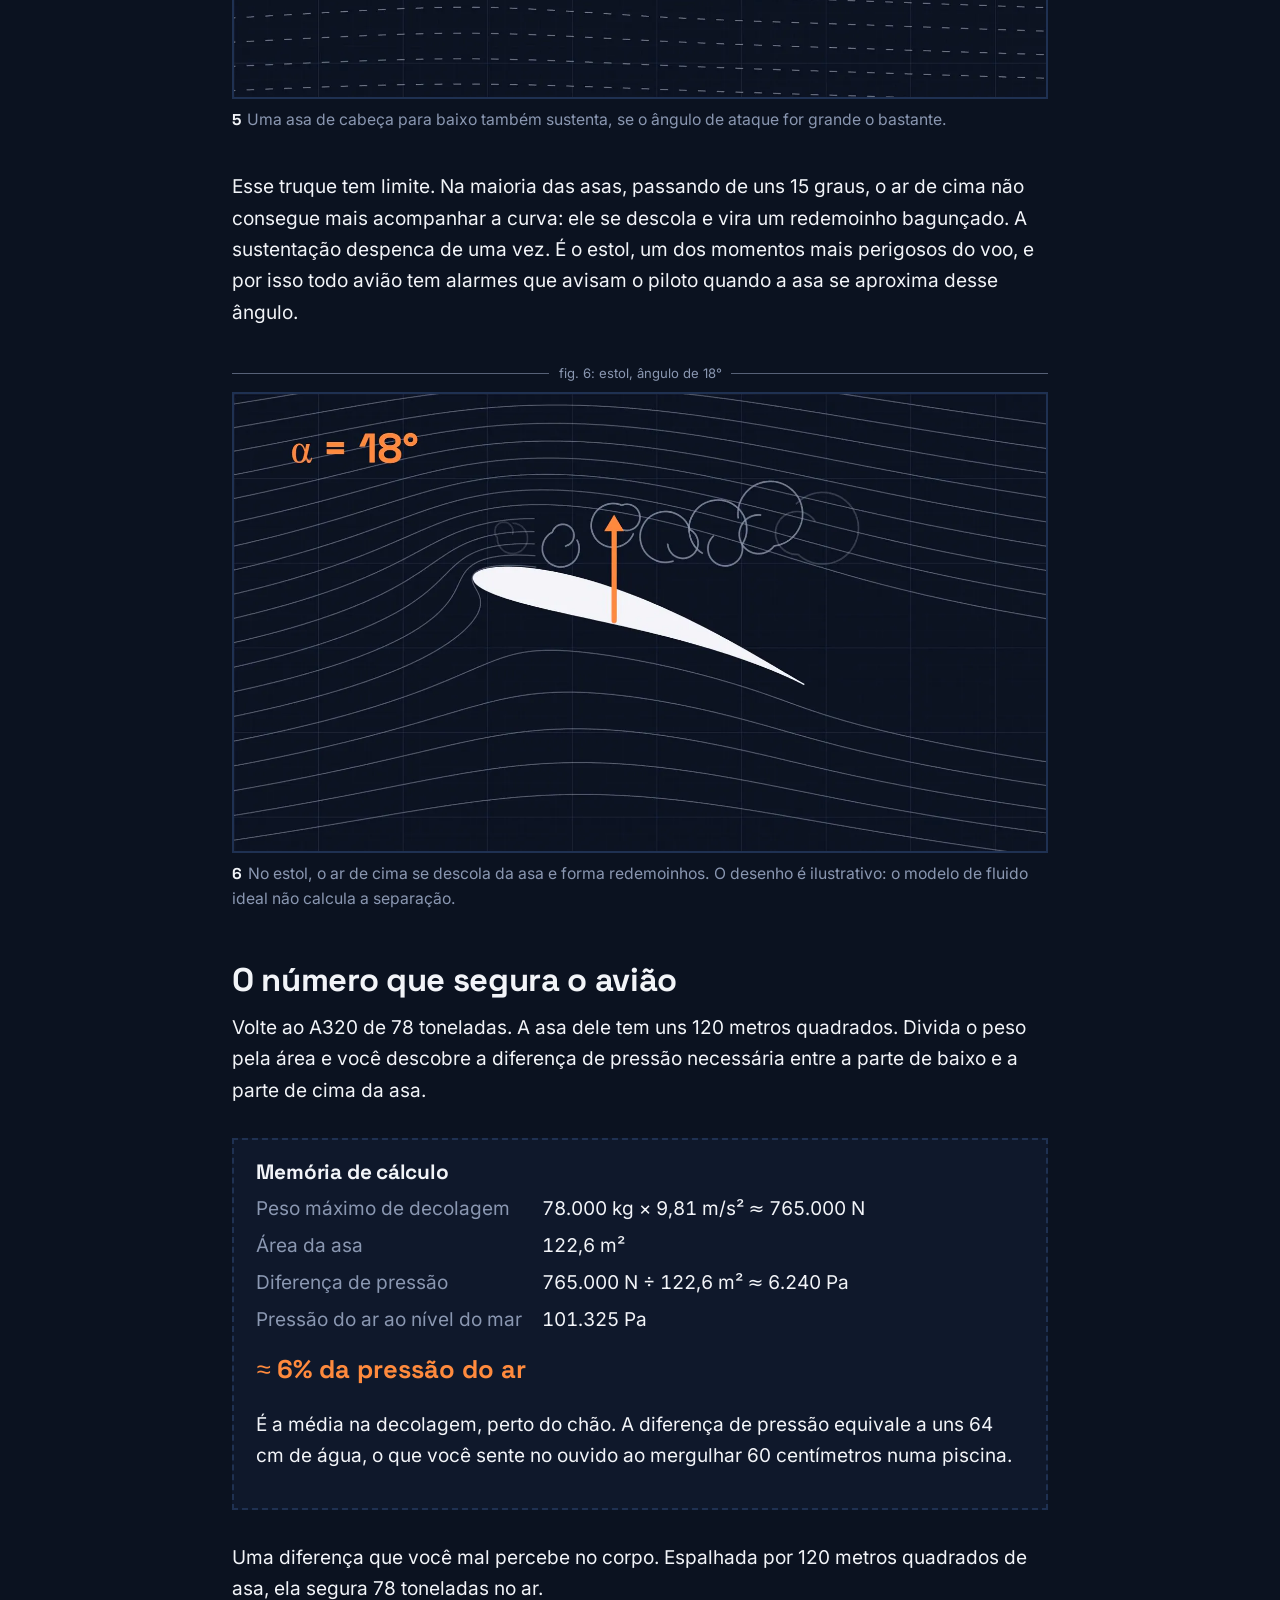
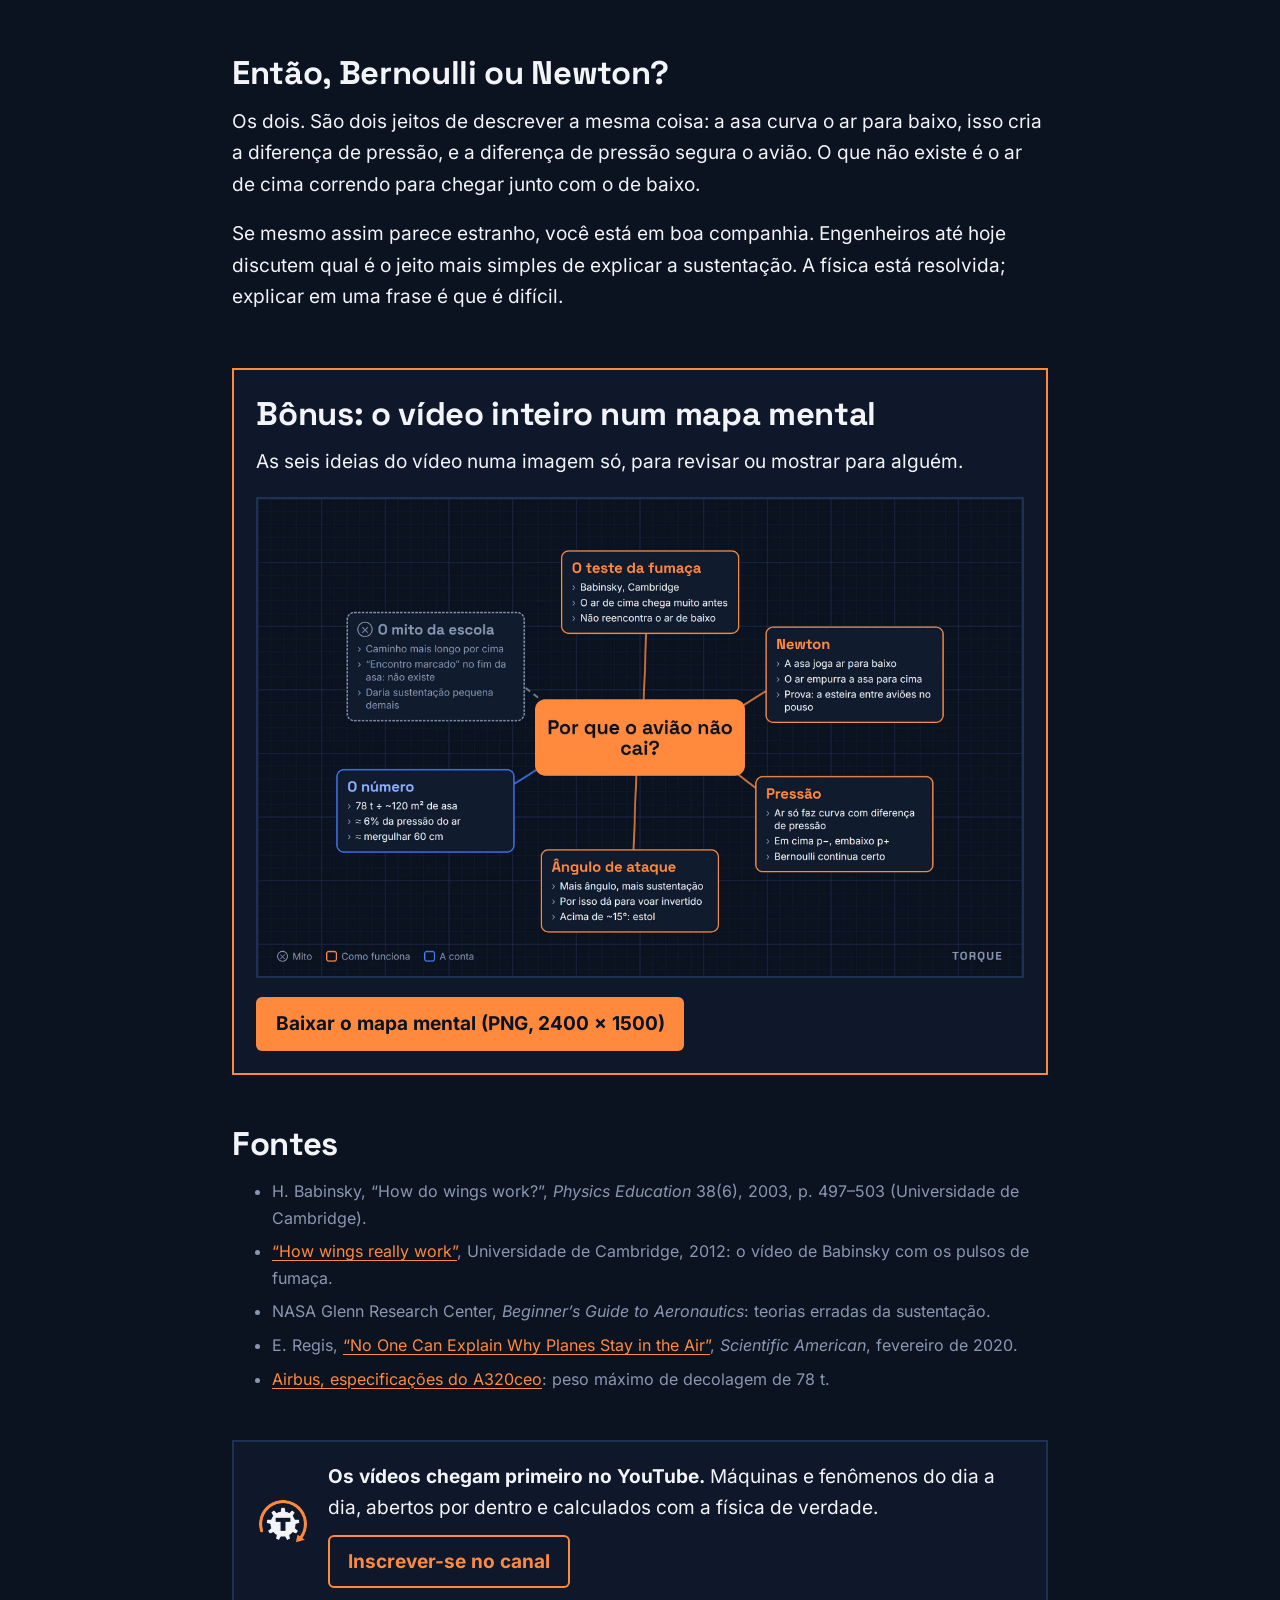
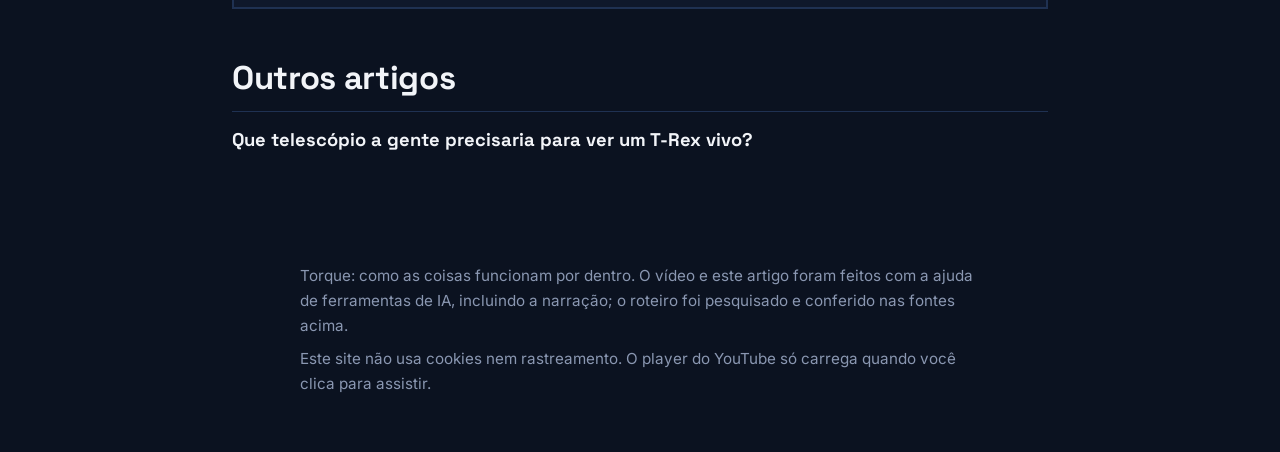
==== commit 669874be: "feat: artigo do T-Rex público (sem noindex, na página inicial e no sitemap) Co-Authored-By: Claude O" ====
--- a/como-o-aviao-voa/index.html
+++ b/como-o-aviao-voa/index.html
@@ -243,6 +243,12 @@
       <a class="inscrever" href="https://www.youtube.com/@Torque.Explica?sub_confirmation=1">Inscrever-se no canal</a>
     </div>
   </aside>
+  <nav class="outros" aria-labelledby="outros-titulo">
+    <h2 id="outros-titulo">Outros artigos</h2>
+    <ul>
+      <li><a href="../telescopio-para-ver-um-t-rex/">Que telescópio a gente precisaria para ver um T-Rex vivo?</a></li>
+    </ul>
+  </nav>
 </main>
 
 <footer>
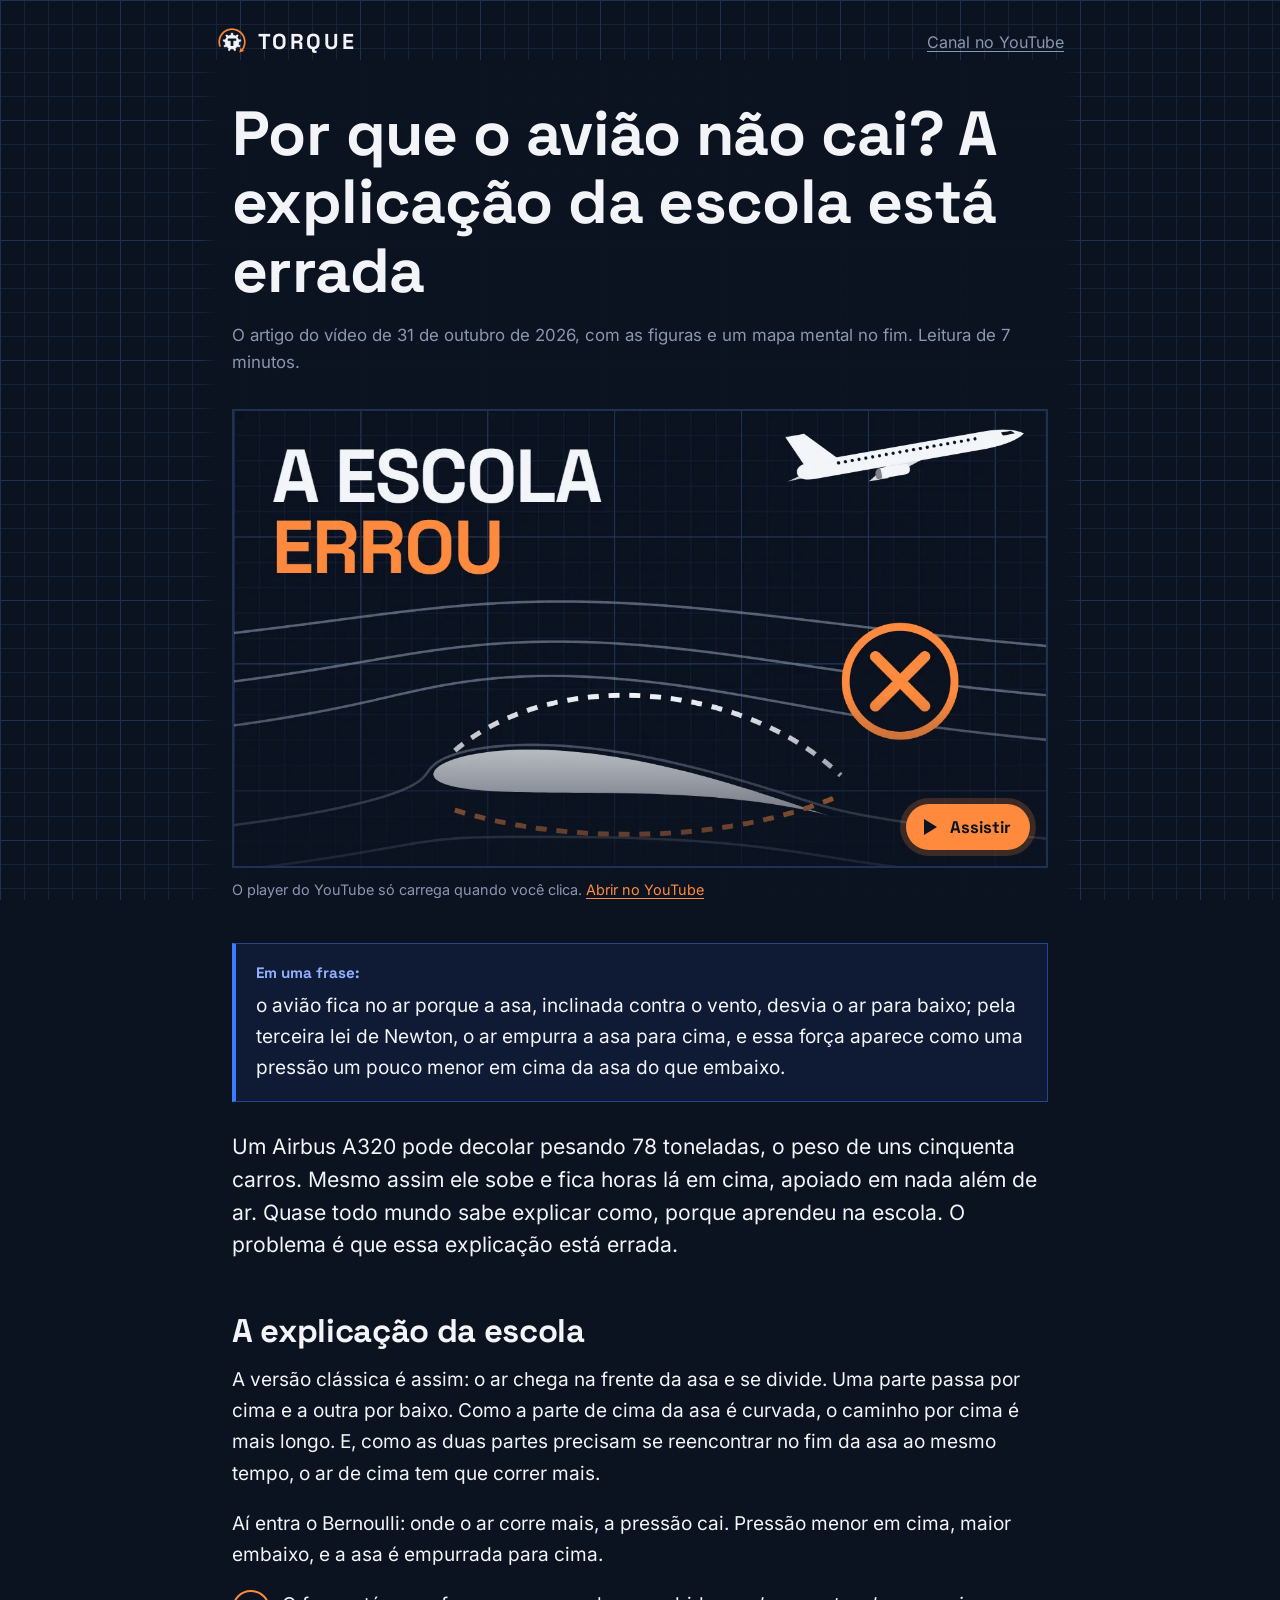
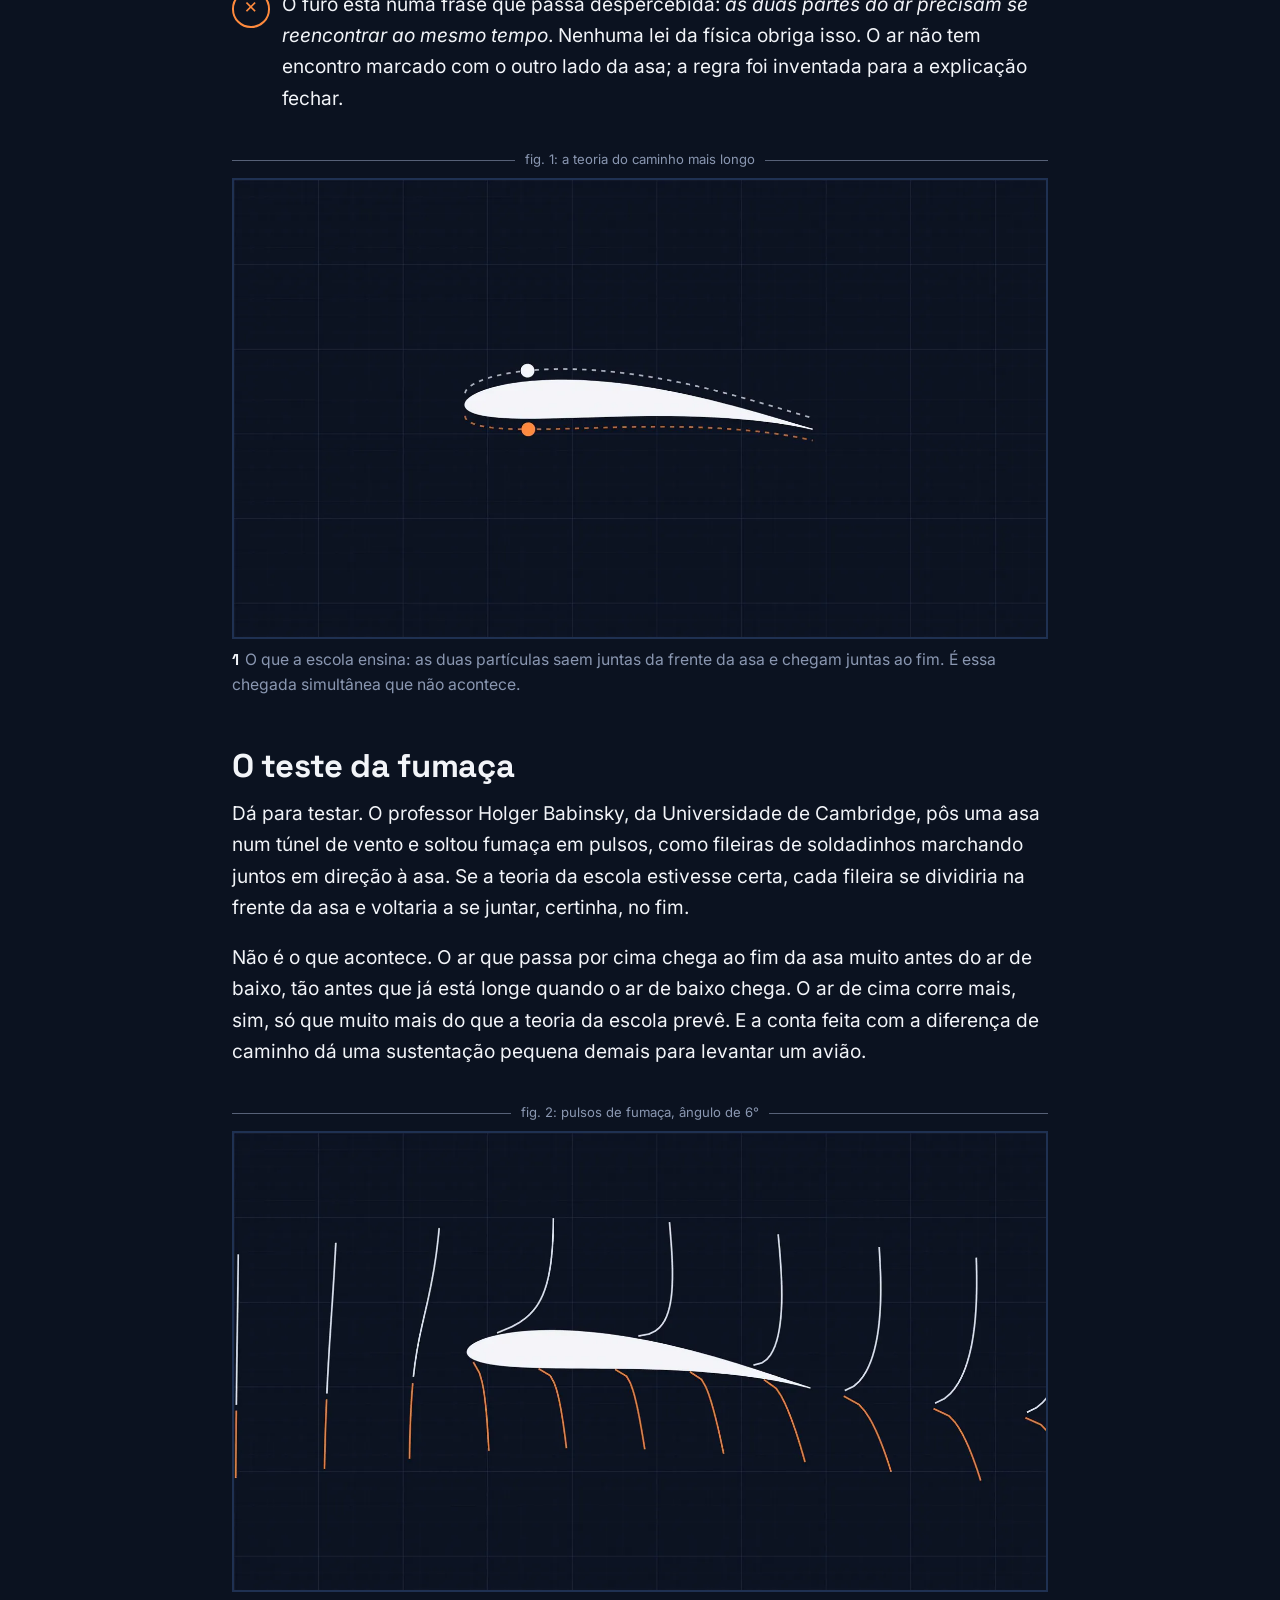
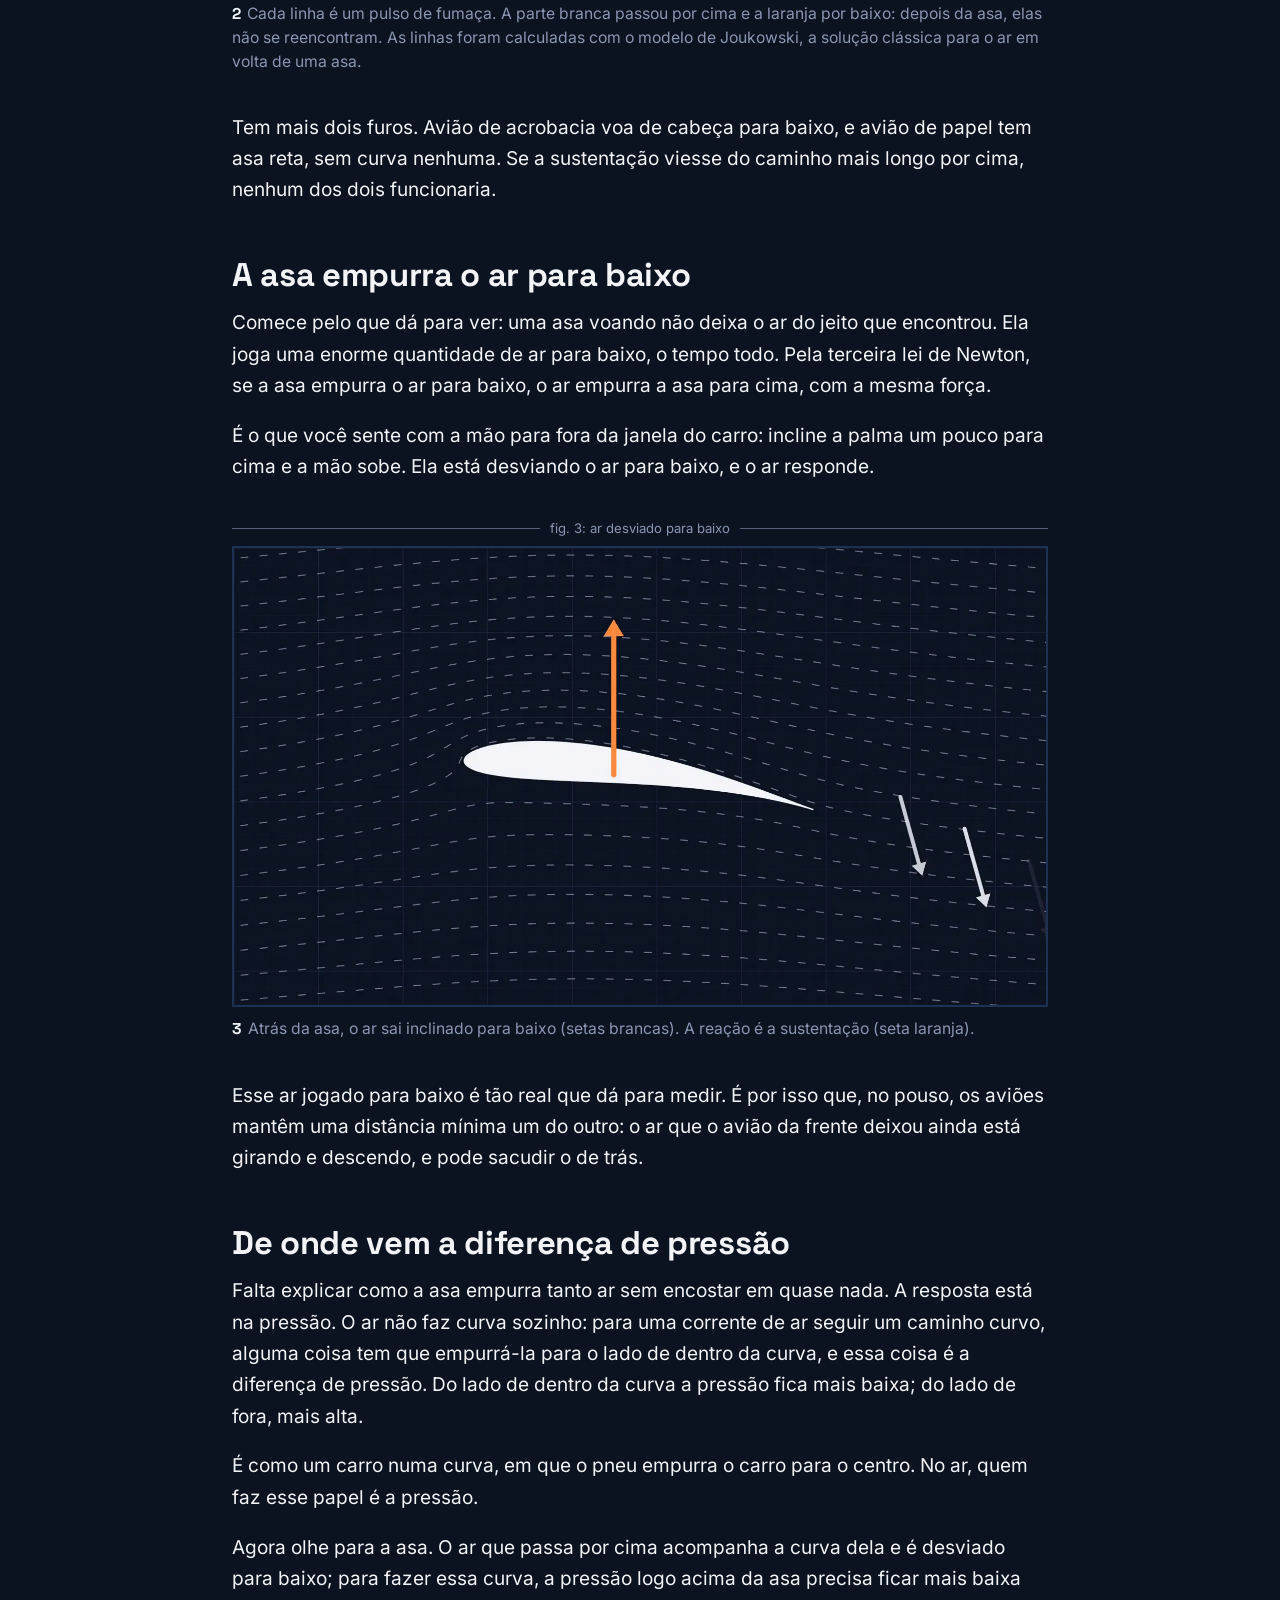
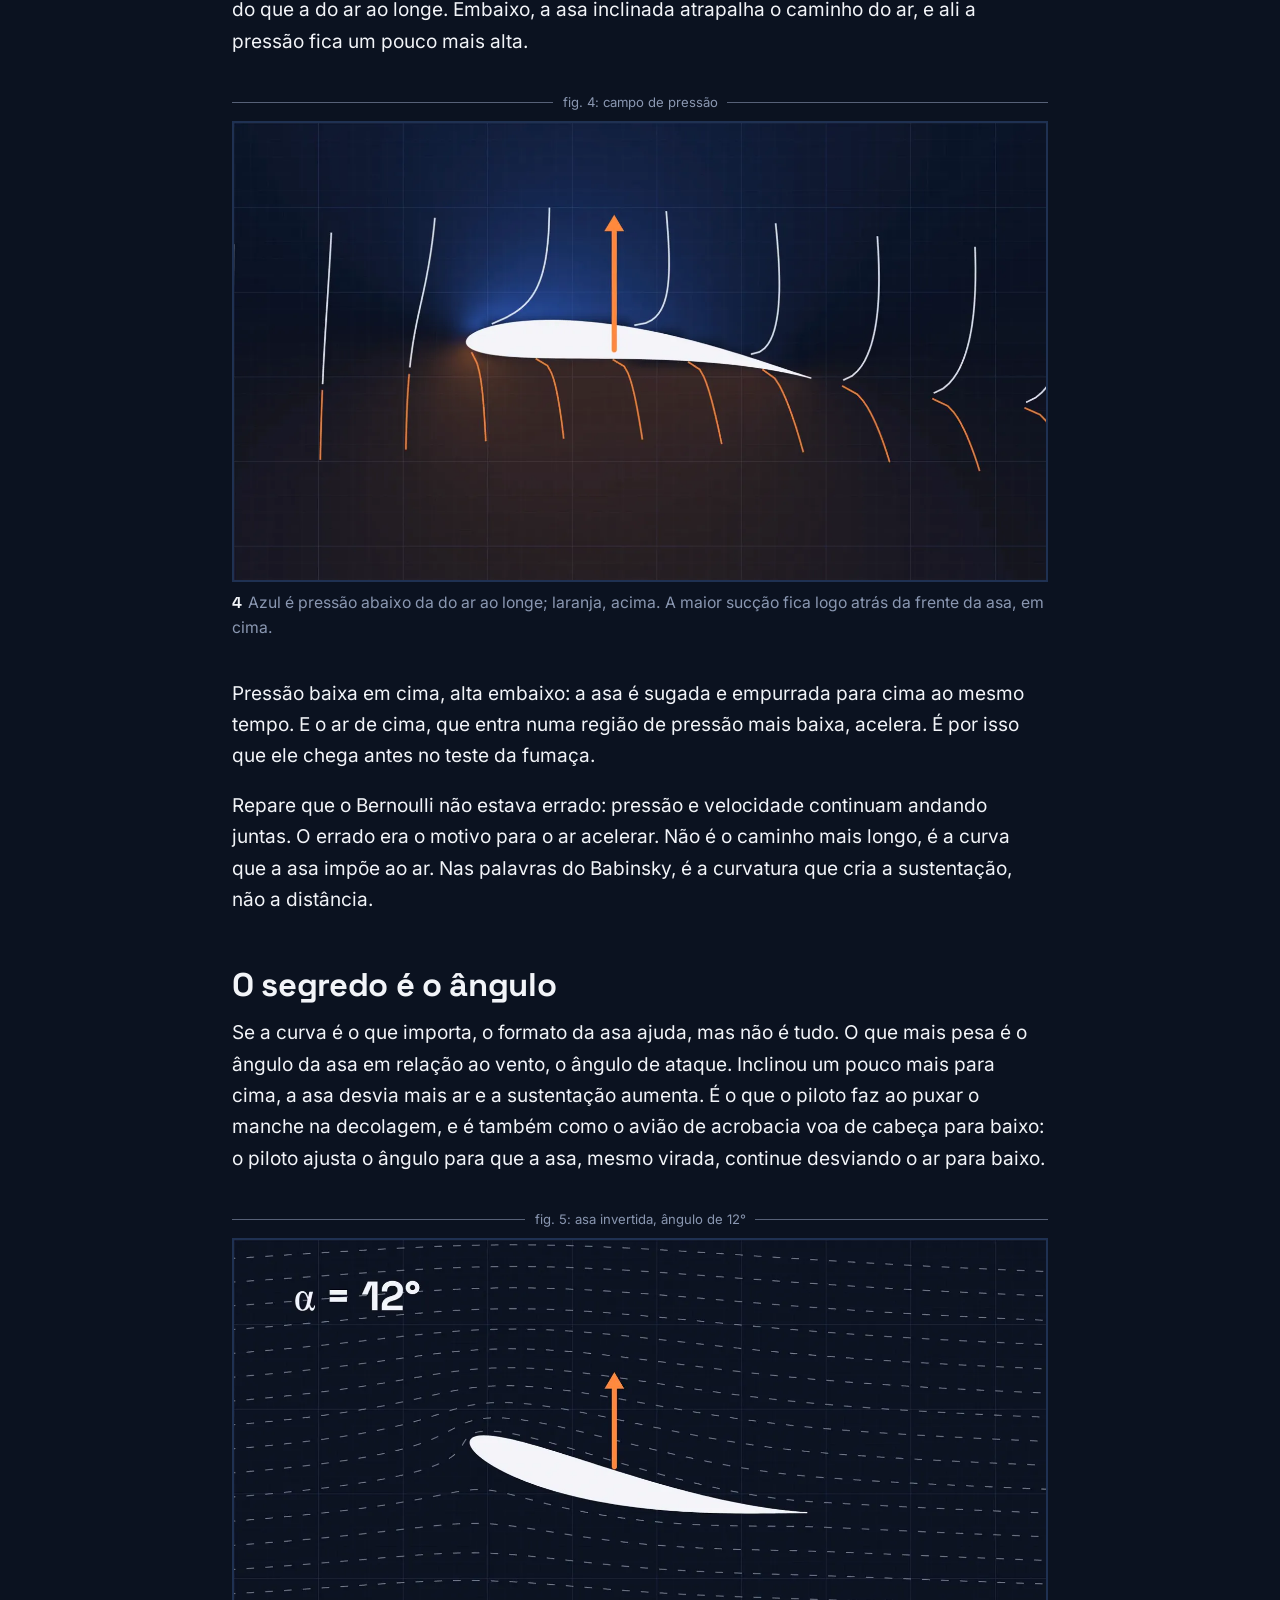
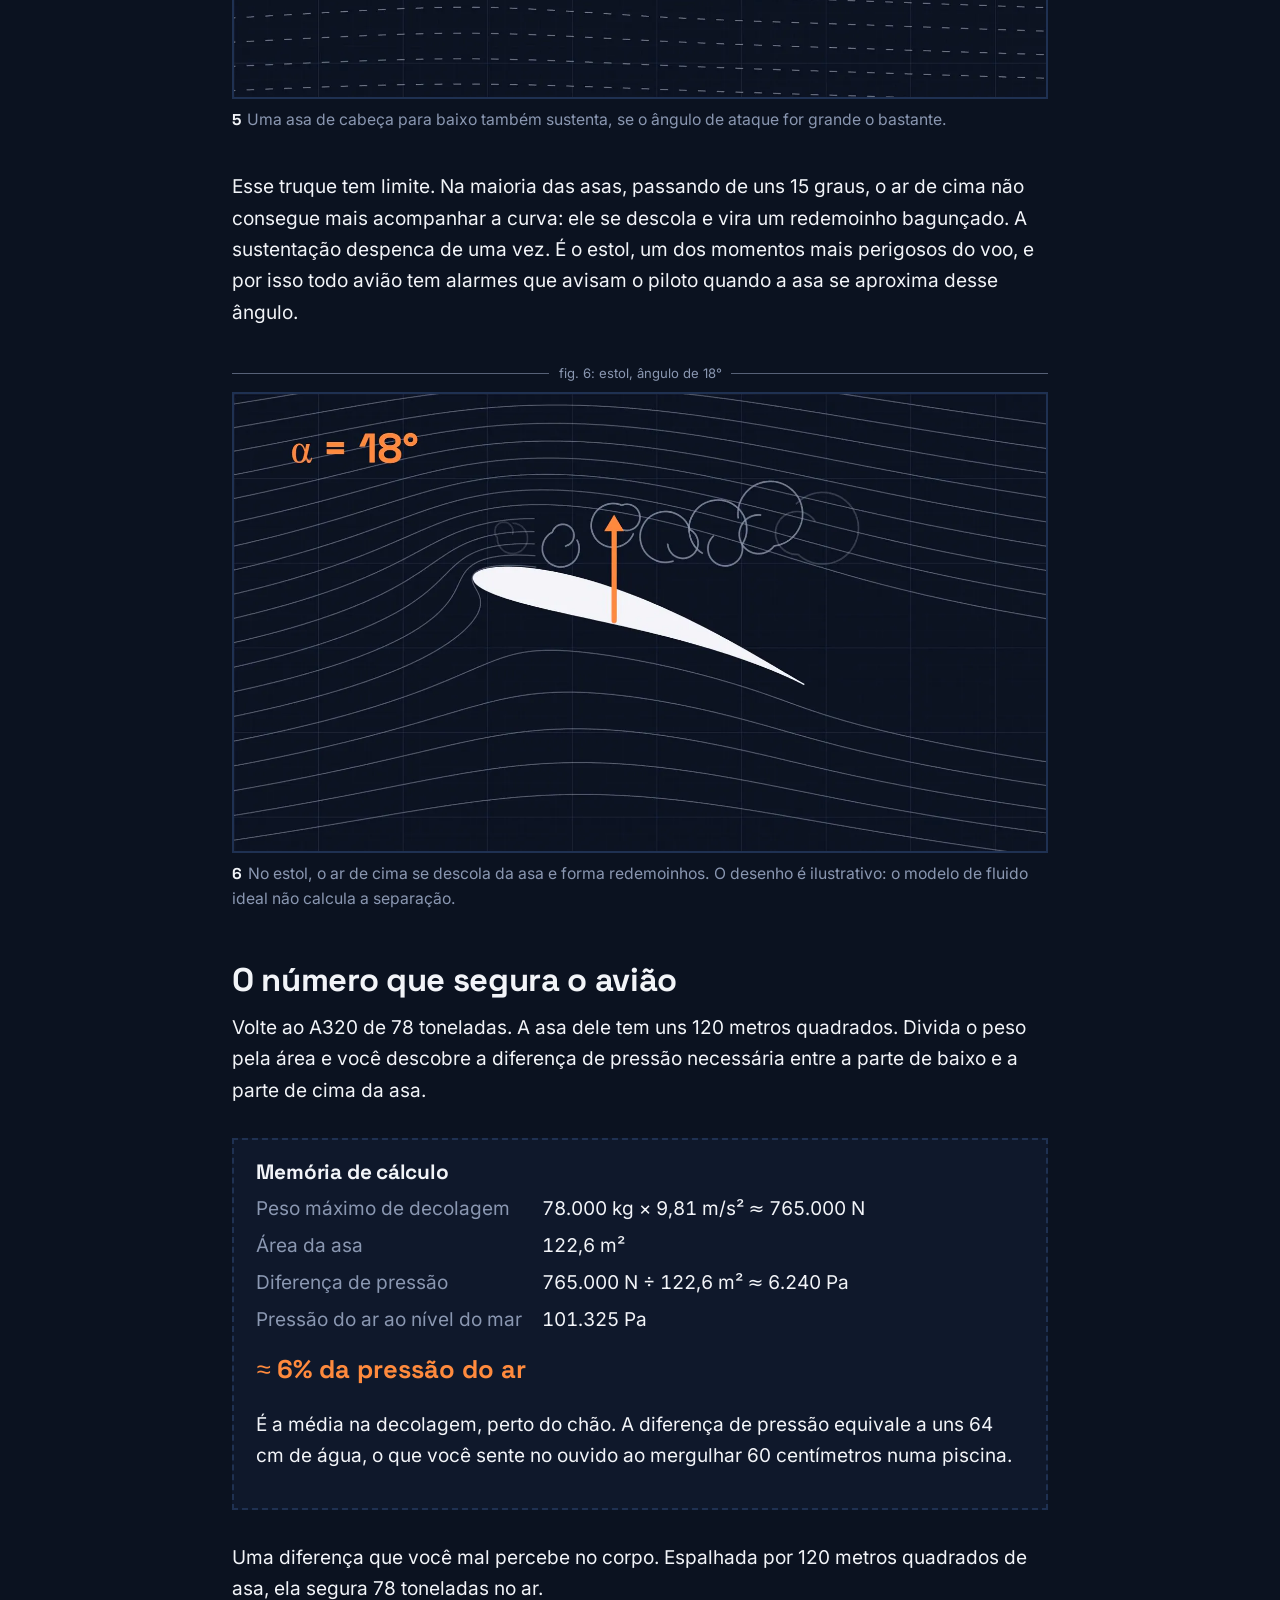
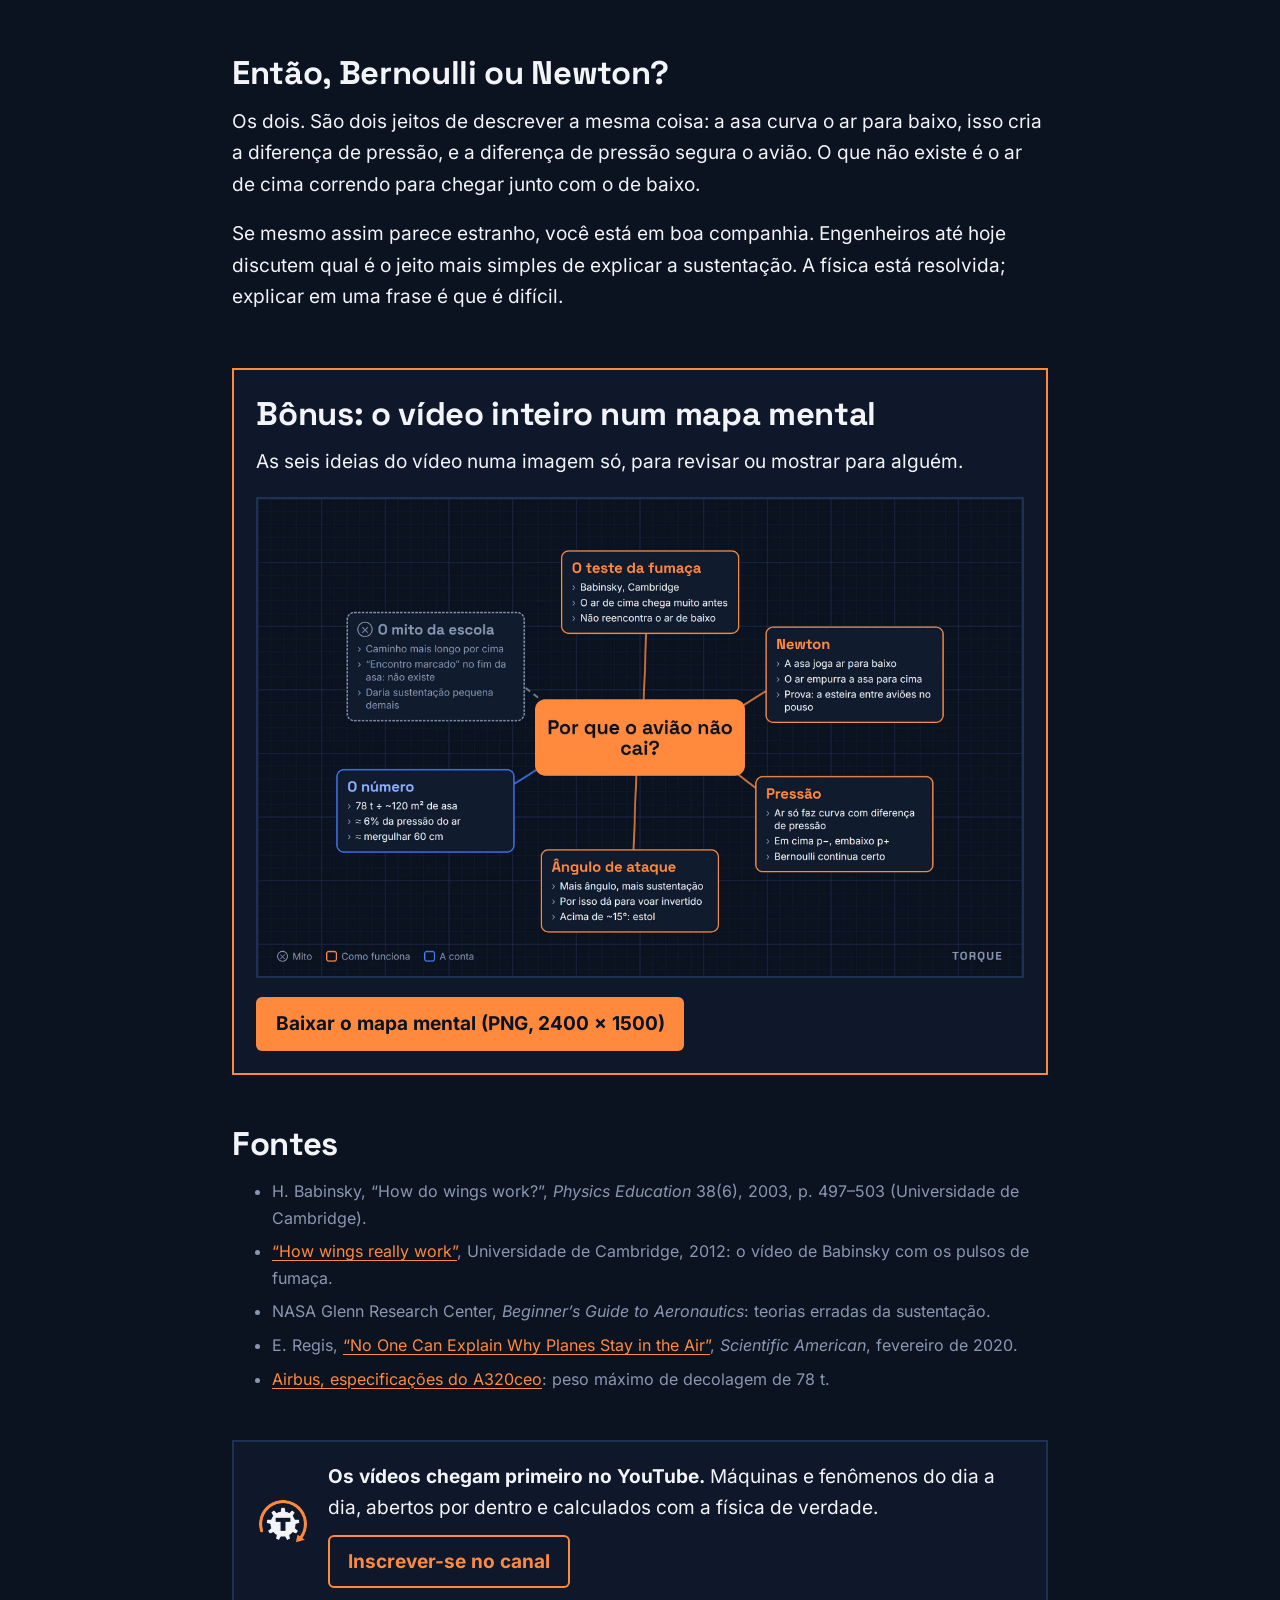
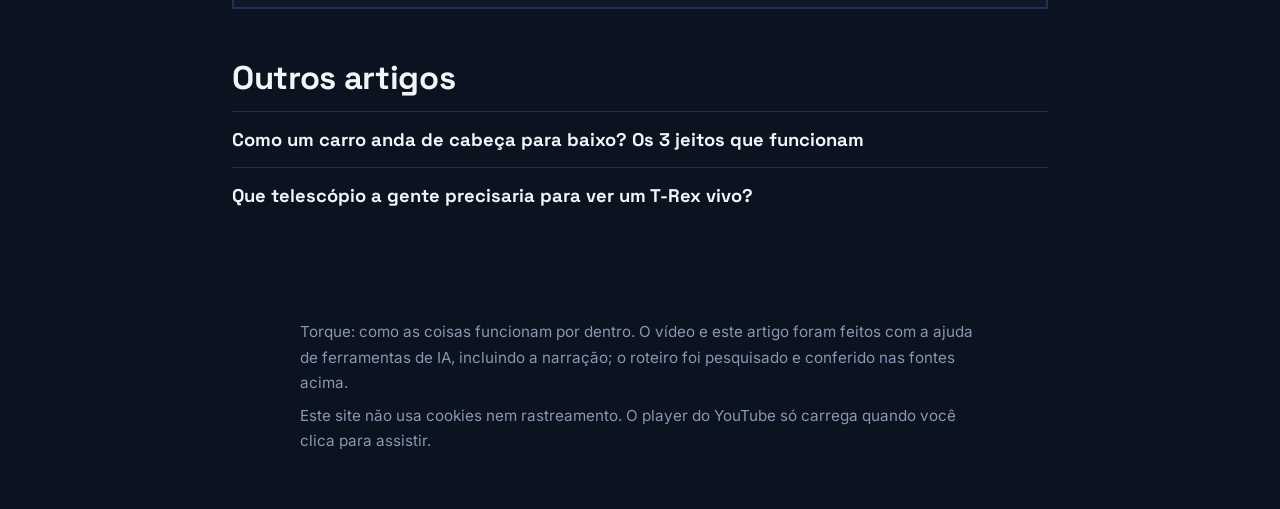
==== commit 5833aa52: "feat: artigo do carro invertido público (sem noindex, na página inicial e no sitemap) Figuras tirada" ====
--- a/como-o-aviao-voa/index.html
+++ b/como-o-aviao-voa/index.html
@@ -246,6 +246,7 @@
   <nav class="outros" aria-labelledby="outros-titulo">
     <h2 id="outros-titulo">Outros artigos</h2>
     <ul>
+      <li><a href="../como-um-carro-anda-de-cabeca-para-baixo/">Como um carro anda de cabeça para baixo? Os 3 jeitos que funcionam</a></li>
       <li><a href="../telescopio-para-ver-um-t-rex/">Que telescópio a gente precisaria para ver um T-Rex vivo?</a></li>
     </ul>
   </nav>
